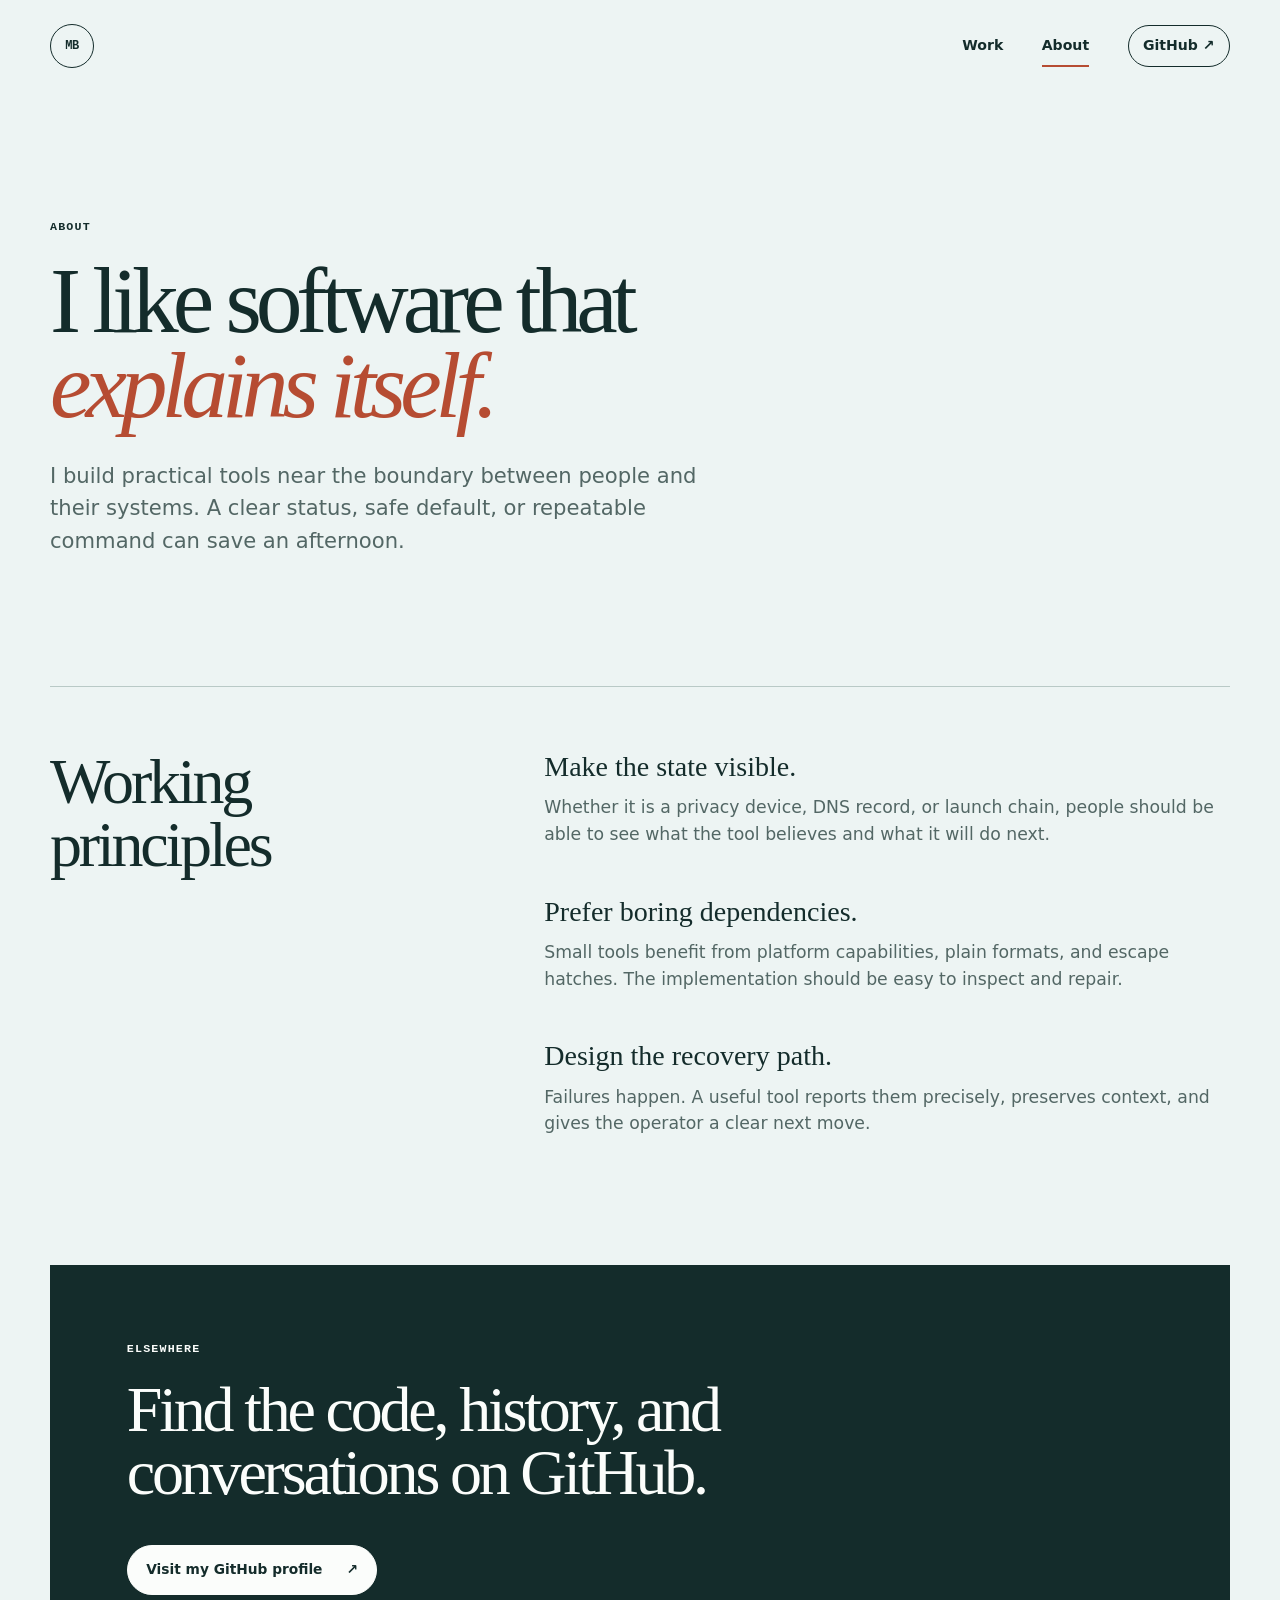
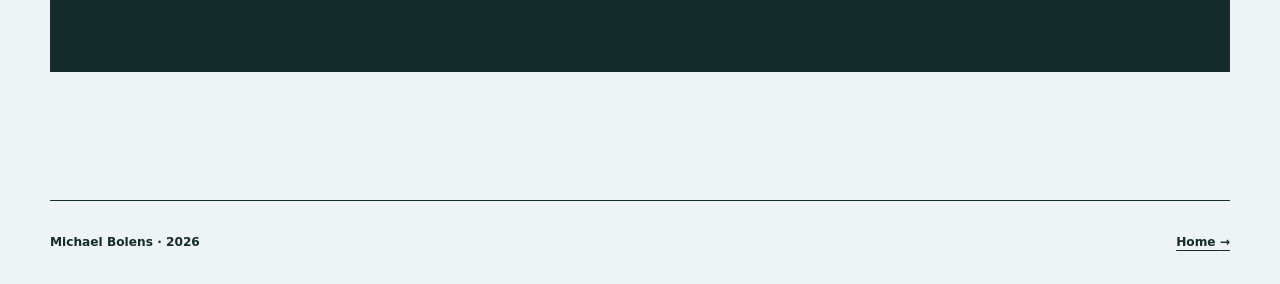
==== about/index.html @ 30e96e1f "feat: add systems portfolio" ====
<!doctype html>
<html lang="en">
<head>
  <meta charset="utf-8"><meta name="viewport" content="width=device-width, initial-scale=1">
  <meta name="description" content="About Michael Bolens and his approach to building practical systems software.">
  <meta name="theme-color" content="#edf4f3"><title>About | Michael Bolens</title>
  <link rel="icon" href="../assets/favicon.svg" type="image/svg+xml"><link rel="stylesheet" href="../assets/site.css"><script src="../assets/site.js" defer></script>
</head>
<body>
  <a class="skip-link" href="#main">Skip to content</a>
  <header class="site-header wrap"><a class="wordmark" href="../" aria-label="Michael Bolens, home"><span aria-hidden="true">MB</span></a><nav aria-label="Primary navigation"><a href="../#selected-work">Work</a><a aria-current="page" href="./">About</a><a class="nav-cta" href="https://github.com/bolens">GitHub <span aria-hidden="true">↗</span></a></nav></header>
  <main id="main" class="inner-page wrap">
    <header class="page-intro" data-reveal><p class="eyebrow">About</p><h1>I like software that<br><em>explains itself.</em></h1><p class="lede">I build practical tools near the boundary between people and their systems. A clear status, safe default, or repeatable command can save an afternoon.</p></header>
    <section class="about-grid" aria-label="How I work" data-reveal>
      <h2>Working principles</h2>
      <div class="prose">
        <h3>Make the state visible.</h3><p>Whether it is a privacy device, DNS record, or launch chain, people should be able to see what the tool believes and what it will do next.</p>
        <h3>Prefer boring dependencies.</h3><p>Small tools benefit from platform capabilities, plain formats, and escape hatches. The implementation should be easy to inspect and repair.</p>
        <h3>Design the recovery path.</h3><p>Failures happen. A useful tool reports them precisely, preserves context, and gives the operator a clear next move.</p>
      </div>
    </section>
    <section class="availability" data-reveal><p class="eyebrow">Elsewhere</p><h2>Find the code, history, and conversations on GitHub.</h2><a class="button" href="https://github.com/bolens">Visit my GitHub profile <span aria-hidden="true">↗</span></a></section>
  </main>
  <footer class="site-footer wrap"><p>Michael Bolens <span aria-hidden="true">·</span> <span id="year">2026</span></p><a href="../">Home <span aria-hidden="true">→</span></a></footer>
</body></html>
---- assets/site.css ----
:root {
  --paper: #edf4f3; --snow: #fbfdfb; --ink: #142c2b; --muted: #536765;
  --copper: #b64c32; --lichen: #8aa37b; --line: #b9c9c6;
  --serif: Georgia, 'Times New Roman', serif;
  --sans: ui-sans-serif, system-ui, -apple-system, BlinkMacSystemFont, 'Segoe UI', sans-serif;
  --mono: ui-monospace, 'SFMono-Regular', Consolas, monospace;
  --wrap: min(1180px, calc(100vw - 40px));
}
* { box-sizing: border-box; }
html { scroll-behavior: smooth; background: var(--paper); }
body { margin: 0; color: var(--ink); background: var(--paper); font: 400 1rem/1.55 var(--sans); text-rendering: optimizeLegibility; }
a { color: inherit; }
svg { display: block; max-width: 100%; }
.wrap { width: var(--wrap); margin-inline: auto; }
.skip-link { position: fixed; z-index: 20; top: 8px; left: 8px; padding: .7rem 1rem; background: var(--ink); color: var(--snow); transform: translateY(-150%); }
.skip-link:focus { transform: none; }
:focus-visible { outline: 3px solid var(--copper); outline-offset: 4px; }
.site-header { min-height: 92px; display: flex; justify-content: space-between; align-items: center; }
.wordmark { display: grid; place-items: center; width: 44px; aspect-ratio: 1; border: 1.5px solid var(--ink); border-radius: 50%; text-decoration: none; font: 700 .75rem/1 var(--mono); letter-spacing: -.04em; }
nav { display: flex; align-items: center; gap: clamp(1.2rem, 3vw, 2.4rem); }
nav a { text-decoration: none; font-size: .88rem; font-weight: 650; }
nav a:not(.nav-cta) { padding-block: .6rem; background: linear-gradient(var(--copper),var(--copper)) 0 100%/0 2px no-repeat; transition: background-size .25s ease; }
nav a:not(.nav-cta):hover, nav a[aria-current="page"] { background-size: 100% 2px; }
.nav-cta { border: 1px solid var(--ink); border-radius: 999px; padding: .58rem .9rem; transition: color .2s, background .2s; }
.nav-cta:hover { background: var(--ink); color: var(--snow); }
.hero { min-height: calc(100svh - 92px); display: grid; grid-template-columns: 1.03fr .97fr; align-items: center; gap: clamp(1rem, 5vw, 5rem); padding-block: clamp(2rem, 5vw, 5rem) 5rem; }
.eyebrow { margin: 0 0 1.4rem; font: 700 .73rem/1.3 var(--mono); letter-spacing: .1em; text-transform: uppercase; }
.status-dot { display: inline-block; width: .56rem; aspect-ratio: 1; margin-right: .5rem; border-radius: 50%; background: var(--copper); box-shadow: 0 0 0 4px color-mix(in srgb, var(--copper) 18%, transparent); }
h1,h2,h3,p { text-wrap: pretty; }
h1 { margin: 0; font: 400 clamp(3.5rem, 7.3vw, 7rem)/.91 var(--serif); letter-spacing: -.065em; }
h1 em, h2 em { color: var(--copper); font-weight: 400; }
.lede { max-width: 40rem; margin: 2rem 0 0; color: var(--muted); font-size: clamp(1.08rem, 1.65vw, 1.35rem); line-height: 1.55; }
.hero-actions { display: flex; flex-wrap: wrap; align-items: center; gap: 1.4rem; margin-top: 2.3rem; }
.button { display: inline-flex; align-items: center; gap: 1.5rem; border: 1px solid var(--ink); border-radius: 999px; padding: .85rem 1.15rem; background: var(--ink); color: var(--snow); text-decoration: none; font-size: .86rem; font-weight: 700; transition: transform .2s, background .2s, color .2s; }
.button:hover { transform: translateY(-2px); background: var(--copper); border-color: var(--copper); }
.text-link { padding: .6rem 0; font-size: .9rem; font-weight: 700; text-underline-offset: .3rem; }
.signal-map { margin: 0; align-self: stretch; display: flex; flex-direction: column; justify-content: center; }
.signal-map svg { width: min(100%, 610px); margin-inline: auto; overflow: visible; }
.signal-map figcaption { margin: -1rem 1rem 0 auto; color: var(--muted); font: .68rem/1.4 var(--mono); text-transform: uppercase; letter-spacing: .08em; }
.contours path { fill: none; stroke: var(--line); stroke-width: 1; }
.signal-path { fill: none; stroke: var(--copper); stroke-width: 4; stroke-linecap: round; stroke-dasharray: 1; stroke-dashoffset: 1; animation: route 2.2s .35s cubic-bezier(.65,0,.25,1) forwards; }
.signal-glow { stroke: color-mix(in srgb, var(--copper) 18%, transparent); stroke-width: 16; }
.map-node circle:first-child { fill: var(--paper); stroke: var(--ink); stroke-width: 2; filter: url(#soft-shadow); }
.map-node .pulse { fill: none; stroke: var(--copper); stroke-width: 2; transform-box: fill-box; transform-origin: center; animation: pulse 3s ease-out infinite; }
.map-node text, .map-key text { fill: var(--ink); font: 700 11px var(--mono); letter-spacing: 1px; }
.map-key path { stroke: var(--ink); stroke-width: 1; }
.node-infra .pulse { animation-delay: .45s; }.node-desktop .pulse { animation-delay: .9s;}.node-play .pulse { animation-delay: 1.35s;}
@keyframes route { to { stroke-dashoffset: 0; }}
@keyframes pulse { 0%,35% { opacity: .8; transform: scale(.65); } 75%,100% { opacity: 0; transform: scale(1.65); }}
.principles { display: grid; grid-template-columns: .8fr 3fr; align-items: center; padding: 1.35rem 0; border-block: 1px solid var(--line); }
.principles p { margin: 0; color: var(--muted); font: 700 .69rem var(--mono); text-transform: uppercase; letter-spacing: .1em; }
.principles ul { display: flex; justify-content: space-between; gap: 1.5rem; margin: 0; padding: 0; list-style: none; font: 400 clamp(1.05rem, 2vw, 1.4rem) var(--serif); }
.principles li::before { content: '◆'; margin-right: 1rem; color: var(--copper); font-size: .52em; vertical-align: .22em; }
.work-section { padding-block: clamp(6rem, 12vw, 11rem); }
.section-heading { display: grid; grid-template-columns: .7fr 2fr 1.1fr; gap: 2rem; align-items: end; margin-bottom: 4rem; }
.section-heading .eyebrow { align-self: start; }
.section-heading h2, .toolbox h2, .about-grid h2, .availability h2 { margin: 0; font: 400 clamp(2.3rem, 5vw, 4.7rem)/.98 var(--serif); letter-spacing: -.05em; }
.section-heading > p:last-child { margin: 0; color: var(--muted); }
.project-list { display: grid; grid-template-columns: repeat(2, 1fr); gap: 1.2rem; }
.project { min-width: 0; }
.project-featured { grid-column: 1 / -1; }
.project-link { height: 100%; display: grid; grid-template-rows: auto 1fr; overflow: clip; border: 1px solid var(--line); border-radius: 3px; background: var(--snow); text-decoration: none; transition: transform .28s ease, box-shadow .28s ease; }
.project-link:hover { transform: translateY(-5px); box-shadow: 0 20px 45px rgba(20,44,43,.11); }
.project-visual { background: #dbe8e5; overflow: hidden; }
.project-featured .project-visual { aspect-ratio: 2.45 / 1; }
.project:not(.project-featured) .project-visual { aspect-ratio: 1.55 / 1; }
.project-visual svg { width: 100%; height: 100%; }
.project-visual text { fill: var(--muted); font: 700 10px var(--mono); letter-spacing: 1.4px; }
.visual-ddns .orbit ellipse { fill: none; stroke: #94aaa6; stroke-width: 1.5; stroke-dasharray: 5 8; transform-box: fill-box; transform-origin: center; animation: spin 18s linear infinite; }
.visual-ddns .packet { fill: var(--copper); }.visual-ddns rect { fill: var(--ink); }.visual-ddns path { stroke: var(--paper); stroke-width: 8; stroke-linecap: round; }
@keyframes spin { to { rotate: 360deg; }}
.visual-shield .shield { fill: var(--ink); }.visual-shield .scan { stroke: var(--copper); stroke-width: 4; animation: scan 2.8s ease-in-out infinite; }.visual-shield .check { fill: none; stroke: var(--paper); stroke-width: 12; stroke-linecap: round; stroke-linejoin: round; }
@keyframes scan { 0%,100% { transform: translateY(-35px); opacity: .45; } 50% { transform: translateY(45px); opacity: 1; }}
.visual-devices rect { fill: var(--ink); }.device-lines path { stroke: #76908b; stroke-width: 4; stroke-linecap: round; }.toggles circle { fill: var(--copper); animation: toggle 3.6s steps(1) infinite; }.toggles circle:nth-child(2){animation-delay: .8s}.toggles circle:nth-child(3){animation-delay:1.6s}
@keyframes toggle { 50% { fill: var(--lichen); transform: translateX(35px); }}
.project-copy { padding: clamp(1.4rem, 3vw, 2.4rem); }
.project-meta { margin: 0 0 1rem; color: var(--muted); font: 700 .66rem/1.4 var(--mono); letter-spacing: .08em; text-transform: uppercase; }
.project h3 { display: flex; justify-content: space-between; gap: 1rem; margin: 0; font: 400 clamp(1.8rem, 3.6vw, 3.1rem)/1.05 var(--serif); letter-spacing: -.04em; }
.project-copy > p:last-child { max-width: 44rem; margin: 1rem 0 0; color: var(--muted); }
.all-work { margin: 2.2rem 0 0; text-align: center; }.button-secondary { background: transparent; color: var(--ink); }.button-secondary:hover { color: var(--snow); }
.toolbox { display: grid; grid-template-columns: 1fr 1.25fr; gap: clamp(3rem, 8vw, 8rem); padding-block: clamp(5rem, 10vw, 9rem); border-top: 1px solid var(--line); }
.toolbox dl { margin: 0; }.toolbox dl div { padding: 1.45rem 0; border-bottom: 1px solid var(--line); }.toolbox dt { margin-bottom: .55rem; font: 700 .68rem var(--mono); text-transform: uppercase; letter-spacing: .1em; }.toolbox dd { margin: 0; color: var(--muted); font-size: 1.08rem; }
.closing { display: grid; grid-template-columns: 1fr 2fr; gap: 2rem; padding-block: 4rem; border-top: 1px solid var(--line); }.closing > p:last-child { max-width: 43rem; margin: 0; font: 400 clamp(1.6rem, 3vw, 2.7rem)/1.18 var(--serif); letter-spacing: -.035em; }
.site-footer { display: flex; justify-content: space-between; gap: 2rem; padding-block: 2rem; border-top: 1px solid var(--ink); font-size: .76rem; font-weight: 700; }.site-footer p { margin: 0; }.site-footer a { text-underline-offset: .25rem; }
.inner-page { padding-block: clamp(5rem, 10vw, 9rem); }.page-intro { max-width: 950px; }.page-intro .lede { max-width: 690px; }.about-grid { display: grid; grid-template-columns: .8fr 1.4fr; gap: clamp(3rem, 8vw, 8rem); margin-top: 8rem; padding-top: 4rem; border-top: 1px solid var(--line); }.prose h3 { margin: 0 0 .7rem; font: 400 1.75rem var(--serif); }.prose p { margin: 0 0 3rem; color: var(--muted); font-size: 1.08rem; }.availability { margin-top: 5rem; padding: clamp(2rem, 6vw, 5rem); background: var(--ink); color: var(--snow); }.availability h2 { max-width: 800px; }.availability .button { margin-top: 2.5rem; border-color: var(--snow); background: var(--snow); color: var(--ink); }.availability .button:hover { color: var(--snow); background: var(--copper); border-color: var(--copper); }
.index-list { margin-top: 7rem; border-top: 1px solid var(--ink); }.index-list a { display: grid; grid-template-columns: 1fr auto 2rem; gap: 2rem; align-items: center; padding: 1.8rem .5rem; border-bottom: 1px solid var(--line); text-decoration: none; transition: padding .2s, background .2s; }.index-list a:hover { padding-inline: 1.2rem; background: var(--snow); }.index-list span { display: grid; gap: .35rem; }.index-list b { font: 400 clamp(1.4rem, 3vw, 2.25rem) var(--serif); }.index-list small { color: var(--muted); font-size: .83rem; }.index-list i { color: var(--muted); font: normal 700 .67rem var(--mono); text-transform: uppercase; }.index-list strong { font-size: 1.3rem; }
.reveal-ready [data-reveal] { opacity: 0; translate: 0 24px; transition: opacity .7s ease, translate .7s cubic-bezier(.2,.8,.2,1); }.reveal-ready [data-reveal].is-visible { opacity: 1; translate: 0; }
@view-transition { navigation: auto; }
::view-transition-old(root) { animation: .22s ease both fade-out; } ::view-transition-new(root) { animation: .38s .08s ease both fade-in; }
@keyframes fade-out { to { opacity: 0; transform: translateY(-8px); }} @keyframes fade-in { from { opacity: 0; transform: translateY(10px); }}
@media (max-width: 780px) {
  :root { --wrap: min(100% - 28px, 680px); }
  .site-header { min-height: 76px; }.wordmark { width: 40px; } nav { gap: 1rem; } nav a { font-size: .78rem; }.nav-cta { padding: .48rem .68rem; }
  .hero { min-height: auto; grid-template-columns: 1fr; padding-block: 4.5rem 4rem; }.signal-map { margin-top: 2rem; }.signal-map figcaption { margin-top: -.5rem; }
  .principles { grid-template-columns: 1fr; gap: 1rem; }.principles ul { flex-direction: column; gap: .65rem; }
  .section-heading { grid-template-columns: 1fr; }.section-heading .eyebrow { margin-bottom: 0; }.project-list { grid-template-columns: 1fr; }.project-featured { grid-column: auto; }.project-featured .project-visual { aspect-ratio: 1.55 / 1; }
  .toolbox, .closing, .about-grid { grid-template-columns: 1fr; }.toolbox { gap: 2rem; }.closing { gap: 1rem; }
  .index-list a { grid-template-columns: 1fr 1.5rem; gap: 1rem; }.index-list i { grid-row: 2; }.index-list strong { grid-column: 2; grid-row: 1 / span 2; }
}
@media (max-width: 430px) { nav a:first-child { display: none; } h1 { font-size: clamp(3.1rem, 16vw, 4.6rem); }.hero-actions { align-items: flex-start; flex-direction: column; }.signal-map { margin-inline: -8px; } }
@media (prefers-reduced-motion: reduce) {
  html { scroll-behavior: auto; } *,*::before,*::after { animation-duration: .01ms !important; animation-iteration-count: 1 !important; transition-duration: .01ms !important; }
}
@media (prefers-contrast: more) { :root { --muted: #2e4442; --line: #718784; } }
@media print { nav,.hero-actions,.all-work,.site-footer a { display: none; } .hero { min-height: auto; }.project-link { break-inside: avoid; } }
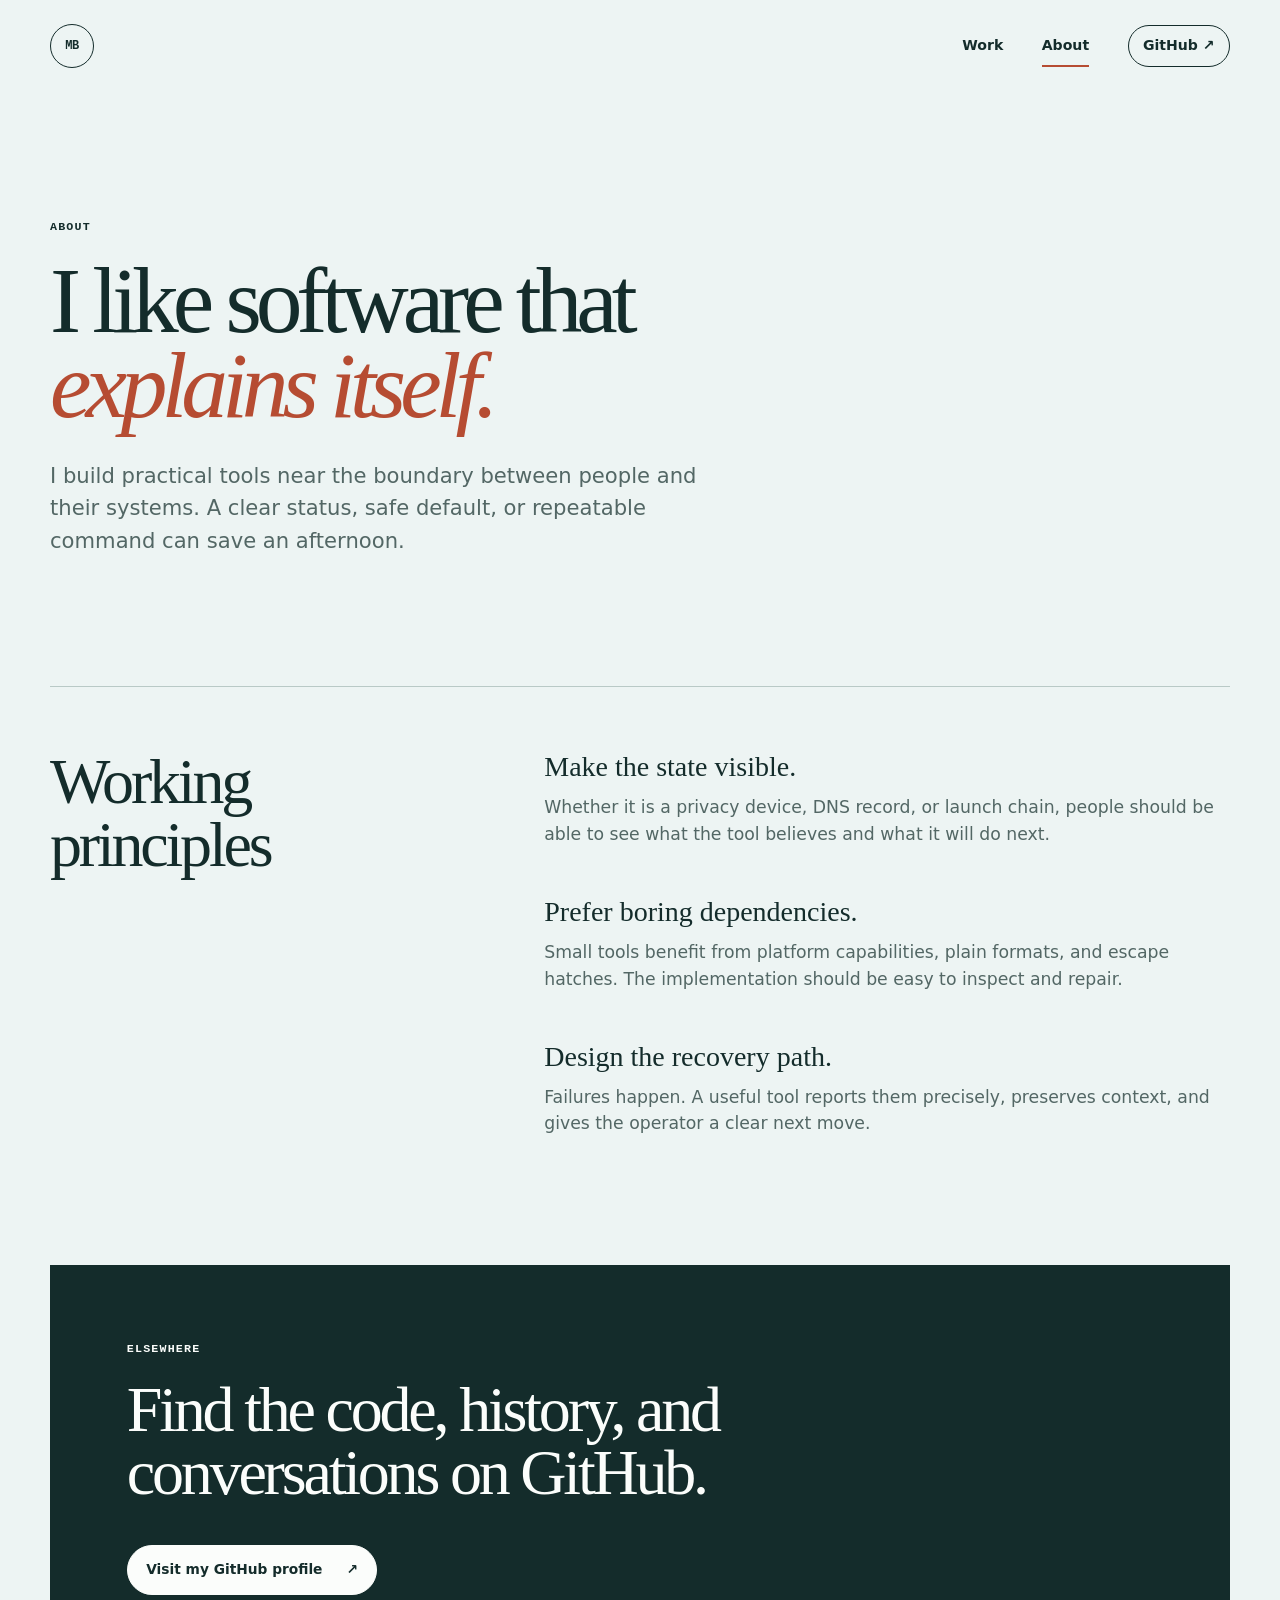
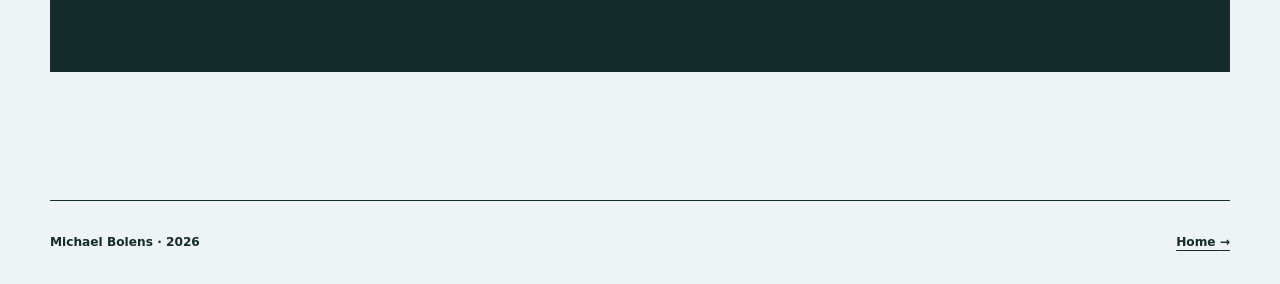
==== commit e50071f2: "perf: use native browser capabilities" ====
--- a/about/index.html
+++ b/about/index.html
@@ -3,13 +3,13 @@
 <head>
   <meta charset="utf-8"><meta name="viewport" content="width=device-width, initial-scale=1">
   <meta name="description" content="About Michael Bolens and his approach to building practical systems software.">
-  <meta name="theme-color" content="#edf4f3"><title>About | Michael Bolens</title>
-  <link rel="icon" href="../assets/favicon.svg" type="image/svg+xml"><link rel="stylesheet" href="../assets/site.css"><script src="../assets/site.js" defer></script>
+  <meta name="theme-color" content="#edf4f3" media="(prefers-color-scheme: light)"><meta name="theme-color" content="#102322" media="(prefers-color-scheme: dark)"><title>About | Michael Bolens</title>
+  <link rel="canonical" href="https://bolens.github.io/about/"><link rel="icon" href="../assets/favicon.svg" type="image/svg+xml"><link rel="stylesheet" href="../assets/site.css">
 </head>
 <body>
   <a class="skip-link" href="#main">Skip to content</a>
-  <header class="site-header wrap"><a class="wordmark" href="../" aria-label="Michael Bolens, home"><span aria-hidden="true">MB</span></a><nav aria-label="Primary navigation"><a href="../#selected-work">Work</a><a aria-current="page" href="./">About</a><a class="nav-cta" href="https://github.com/bolens">GitHub <span aria-hidden="true">↗</span></a></nav></header>
-  <main id="main" class="inner-page wrap">
+  <header class="site-header wrap"><a class="wordmark" href="../" aria-label="Michael Bolens, home"><span aria-hidden="true">MB</span></a><nav aria-label="Primary navigation"><a href="../#selected-work">Work</a><a aria-current="page" href="./">About</a><a class="nav-cta" rel="me" href="https://github.com/bolens">GitHub <span aria-hidden="true">↗</span></a></nav></header>
+  <main id="main" class="inner-page wrap" tabindex="-1">
     <header class="page-intro" data-reveal><p class="eyebrow">About</p><h1>I like software that<br><em>explains itself.</em></h1><p class="lede">I build practical tools near the boundary between people and their systems. A clear status, safe default, or repeatable command can save an afternoon.</p></header>
     <section class="about-grid" aria-label="How I work" data-reveal>
       <h2>Working principles</h2>
@@ -21,5 +21,5 @@
     </section>
     <section class="availability" data-reveal><p class="eyebrow">Elsewhere</p><h2>Find the code, history, and conversations on GitHub.</h2><a class="button" href="https://github.com/bolens">Visit my GitHub profile <span aria-hidden="true">↗</span></a></section>
   </main>
-  <footer class="site-footer wrap"><p>Michael Bolens <span aria-hidden="true">·</span> <span id="year">2026</span></p><a href="../">Home <span aria-hidden="true">→</span></a></footer>
+  <footer class="site-footer wrap"><p>Michael Bolens <span aria-hidden="true">·</span> 2026</p><a href="../">Home <span aria-hidden="true">→</span></a></footer>
 </body></html>
--- a/assets/site.css
+++ b/assets/site.css
@@ -9,6 +9,7 @@
 * { box-sizing: border-box; }
 html { scroll-behavior: smooth; background: var(--paper); }
 body { margin: 0; color: var(--ink); background: var(--paper); font: 400 1rem/1.55 var(--sans); text-rendering: optimizeLegibility; }
+main:focus { outline: 0; }
 a { color: inherit; }
 svg { display: block; max-width: 100%; }
 .wrap { width: var(--wrap); margin-inline: auto; }
@@ -84,7 +85,11 @@
 .site-footer { display: flex; justify-content: space-between; gap: 2rem; padding-block: 2rem; border-top: 1px solid var(--ink); font-size: .76rem; font-weight: 700; }.site-footer p { margin: 0; }.site-footer a { text-underline-offset: .25rem; }
 .inner-page { padding-block: clamp(5rem, 10vw, 9rem); }.page-intro { max-width: 950px; }.page-intro .lede { max-width: 690px; }.about-grid { display: grid; grid-template-columns: .8fr 1.4fr; gap: clamp(3rem, 8vw, 8rem); margin-top: 8rem; padding-top: 4rem; border-top: 1px solid var(--line); }.prose h3 { margin: 0 0 .7rem; font: 400 1.75rem var(--serif); }.prose p { margin: 0 0 3rem; color: var(--muted); font-size: 1.08rem; }.availability { margin-top: 5rem; padding: clamp(2rem, 6vw, 5rem); background: var(--ink); color: var(--snow); }.availability h2 { max-width: 800px; }.availability .button { margin-top: 2.5rem; border-color: var(--snow); background: var(--snow); color: var(--ink); }.availability .button:hover { color: var(--snow); background: var(--copper); border-color: var(--copper); }
 .index-list { margin-top: 7rem; border-top: 1px solid var(--ink); }.index-list a { display: grid; grid-template-columns: 1fr auto 2rem; gap: 2rem; align-items: center; padding: 1.8rem .5rem; border-bottom: 1px solid var(--line); text-decoration: none; transition: padding .2s, background .2s; }.index-list a:hover { padding-inline: 1.2rem; background: var(--snow); }.index-list span { display: grid; gap: .35rem; }.index-list b { font: 400 clamp(1.4rem, 3vw, 2.25rem) var(--serif); }.index-list small { color: var(--muted); font-size: .83rem; }.index-list i { color: var(--muted); font: normal 700 .67rem var(--mono); text-transform: uppercase; }.index-list strong { font-size: 1.3rem; }
-.reveal-ready [data-reveal] { opacity: 0; translate: 0 24px; transition: opacity .7s ease, translate .7s cubic-bezier(.2,.8,.2,1); }.reveal-ready [data-reveal].is-visible { opacity: 1; translate: 0; }
+.work-section, .toolbox, .closing, .about-grid, .availability, .index-list { content-visibility: auto; contain-intrinsic-block-size: auto 800px; }
+@supports (animation-timeline: view()) {
+  [data-reveal]:not(.hero-copy):not(.signal-map) { animation: reveal linear both; animation-timeline: view(); animation-range: entry 0% entry 22%; }
+  @keyframes reveal { from { opacity: .01; translate: 0 20px; } to { opacity: 1; translate: 0; } }
+}
 @view-transition { navigation: auto; }
 ::view-transition-old(root) { animation: .22s ease both fade-out; } ::view-transition-new(root) { animation: .38s .08s ease both fade-in; }
 @keyframes fade-out { to { opacity: 0; transform: translateY(-8px); }} @keyframes fade-in { from { opacity: 0; transform: translateY(10px); }}
@@ -101,5 +106,13 @@
 @media (prefers-reduced-motion: reduce) {
   html { scroll-behavior: auto; } *,*::before,*::after { animation-duration: .01ms !important; animation-iteration-count: 1 !important; transition-duration: .01ms !important; }
 }
+@media (prefers-color-scheme: dark) {
+  :root { color-scheme: dark; --paper: #102322; --snow: #152b29; --ink: #eaf3ef; --muted: #b8c9c5; --copper: #ef795c; --lichen: #a8c49a; --line: #3b5652; }
+  .project-visual { background: #1d3734; }
+  .visual-ddns .orbit ellipse { stroke: #68807c; }
+  .visual-ddns rect, .visual-shield .shield, .visual-devices rect { fill: #091817; }
+  .map-node circle:first-child { filter: none; }
+}
 @media (prefers-contrast: more) { :root { --muted: #2e4442; --line: #718784; } }
+@media (prefers-color-scheme: dark) and (prefers-contrast: more) { :root { --muted: #d4dedb; --line: #78908c; } }
 @media print { nav,.hero-actions,.all-work,.site-footer a { display: none; } .hero { min-height: auto; }.project-link { break-inside: avoid; } }
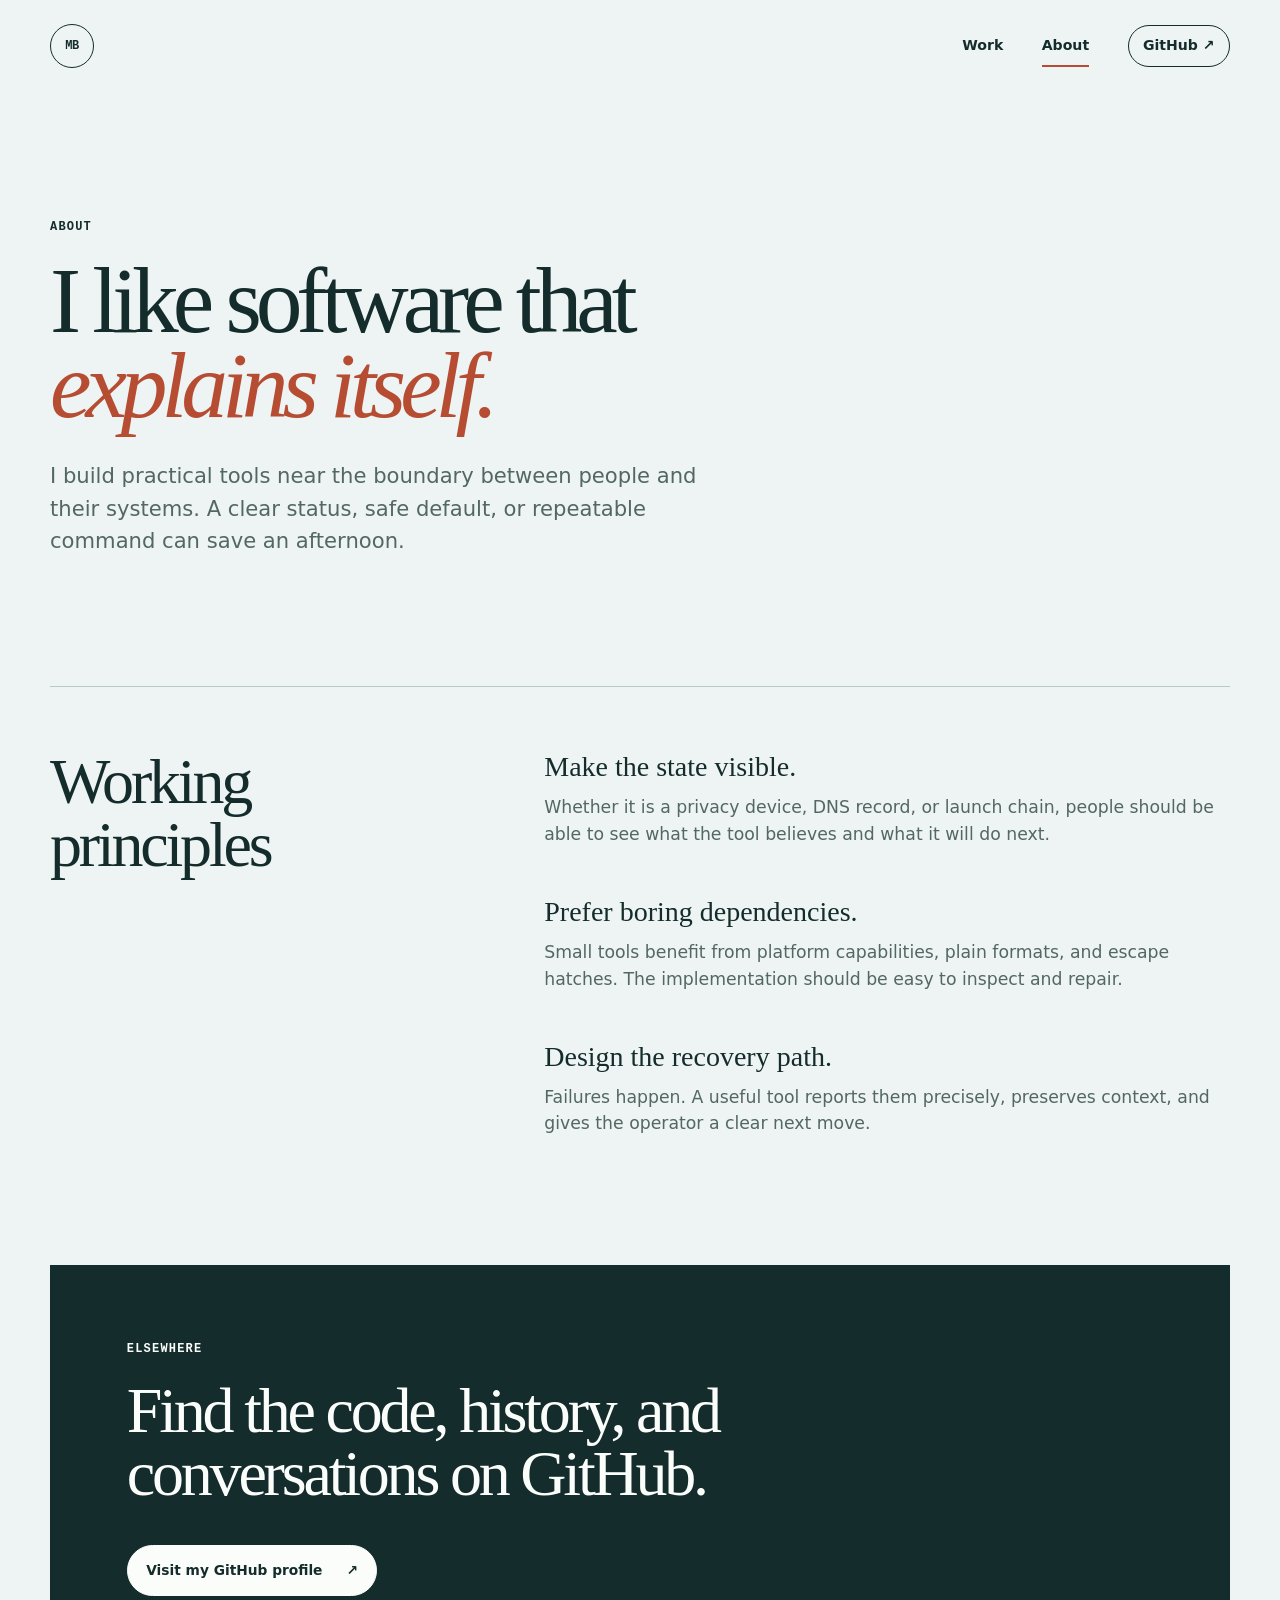
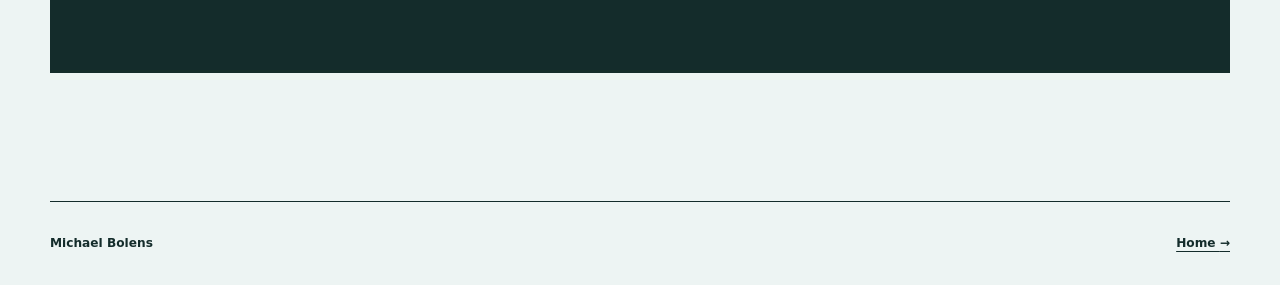
==== commit dca7bd91: "feat: deepen portfolio project evidence" ====
--- a/about/index.html
+++ b/about/index.html
@@ -3,6 +3,11 @@
 <head>
   <meta charset="utf-8"><meta name="viewport" content="width=device-width, initial-scale=1">
   <meta name="description" content="About Michael Bolens and his approach to building practical systems software.">
+  <meta property="og:title" content="About Michael Bolens">
+  <meta property="og:description" content="How Michael approaches practical systems software.">
+  <meta property="og:type" content="website"><meta property="og:url" content="https://bolens.github.io/about/">
+  <meta property="og:image" content="https://bolens.github.io/assets/social-card.png"><meta property="og:image:alt" content="Michael Bolens, systems builder. Practical tools, close to the system.">
+  <meta name="twitter:card" content="summary_large_image"><meta name="twitter:image" content="https://bolens.github.io/assets/social-card.png">
   <meta name="theme-color" content="#edf4f3" media="(prefers-color-scheme: light)"><meta name="theme-color" content="#102322" media="(prefers-color-scheme: dark)"><title>About | Michael Bolens</title>
   <link rel="canonical" href="https://bolens.github.io/about/"><link rel="icon" href="../assets/favicon.svg" type="image/svg+xml"><link rel="stylesheet" href="../assets/site.css">
 </head>
@@ -21,5 +26,5 @@
     </section>
     <section class="availability" data-reveal><p class="eyebrow">Elsewhere</p><h2>Find the code, history, and conversations on GitHub.</h2><a class="button" href="https://github.com/bolens">Visit my GitHub profile <span aria-hidden="true">↗</span></a></section>
   </main>
-  <footer class="site-footer wrap"><p>Michael Bolens <span aria-hidden="true">·</span> 2026</p><a href="../">Home <span aria-hidden="true">→</span></a></footer>
+  <footer class="site-footer wrap"><p>Michael Bolens</p><a href="../">Home <span aria-hidden="true">→</span></a></footer>
 </body></html>
--- a/assets/site.css
+++ b/assets/site.css
@@ -25,7 +25,7 @@
 .nav-cta { border: 1px solid var(--ink); border-radius: 999px; padding: .58rem .9rem; transition: color .2s, background .2s; }
 .nav-cta:hover { background: var(--ink); color: var(--snow); }
 .hero { min-height: calc(100svh - 92px); display: grid; grid-template-columns: 1.03fr .97fr; align-items: center; gap: clamp(1rem, 5vw, 5rem); padding-block: clamp(2rem, 5vw, 5rem) 5rem; }
-.eyebrow { margin: 0 0 1.4rem; font: 700 .73rem/1.3 var(--mono); letter-spacing: .1em; text-transform: uppercase; }
+.eyebrow { margin: 0 0 1.4rem; font: 700 .75rem/1.3 var(--mono); letter-spacing: .1em; text-transform: uppercase; }
 .status-dot { display: inline-block; width: .56rem; aspect-ratio: 1; margin-right: .5rem; border-radius: 50%; background: var(--copper); box-shadow: 0 0 0 4px color-mix(in srgb, var(--copper) 18%, transparent); }
 h1,h2,h3,p { text-wrap: pretty; }
 h1 { margin: 0; font: 400 clamp(3.5rem, 7.3vw, 7rem)/.91 var(--serif); letter-spacing: -.065em; }
@@ -37,7 +37,7 @@
 .text-link { padding: .6rem 0; font-size: .9rem; font-weight: 700; text-underline-offset: .3rem; }
 .signal-map { margin: 0; align-self: stretch; display: flex; flex-direction: column; justify-content: center; }
 .signal-map svg { width: min(100%, 610px); margin-inline: auto; overflow: visible; }
-.signal-map figcaption { margin: -1rem 1rem 0 auto; color: var(--muted); font: .68rem/1.4 var(--mono); text-transform: uppercase; letter-spacing: .08em; }
+.signal-map figcaption { margin: -1rem 1rem 0 auto; color: var(--muted); font: .75rem/1.4 var(--mono); text-transform: uppercase; letter-spacing: .08em; }
 .contours path { fill: none; stroke: var(--line); stroke-width: 1; }
 .signal-path { fill: none; stroke: var(--copper); stroke-width: 4; stroke-linecap: round; stroke-dasharray: 1; stroke-dashoffset: 1; animation: route 2.2s .35s cubic-bezier(.65,0,.25,1) forwards; }
 .signal-glow { stroke: color-mix(in srgb, var(--copper) 18%, transparent); stroke-width: 16; }
@@ -49,7 +49,7 @@
 @keyframes route { to { stroke-dashoffset: 0; }}
 @keyframes pulse { 0%,35% { opacity: .8; transform: scale(.65); } 75%,100% { opacity: 0; transform: scale(1.65); }}
 .principles { display: grid; grid-template-columns: .8fr 3fr; align-items: center; padding: 1.35rem 0; border-block: 1px solid var(--line); }
-.principles p { margin: 0; color: var(--muted); font: 700 .69rem var(--mono); text-transform: uppercase; letter-spacing: .1em; }
+.principles p { margin: 0; color: var(--muted); font: 700 .75rem var(--mono); text-transform: uppercase; letter-spacing: .1em; }
 .principles ul { display: flex; justify-content: space-between; gap: 1.5rem; margin: 0; padding: 0; list-style: none; font: 400 clamp(1.05rem, 2vw, 1.4rem) var(--serif); }
 .principles li::before { content: '◆'; margin-right: 1rem; color: var(--copper); font-size: .52em; vertical-align: .22em; }
 .work-section { padding-block: clamp(6rem, 12vw, 11rem); }
@@ -66,7 +66,7 @@
 .project-featured .project-visual { aspect-ratio: 2.45 / 1; }
 .project:not(.project-featured) .project-visual { aspect-ratio: 1.55 / 1; }
 .project-visual svg { width: 100%; height: 100%; }
-.project-visual text { fill: var(--muted); font: 700 10px var(--mono); letter-spacing: 1.4px; }
+.project-visual text { fill: var(--muted); font: 700 11px var(--mono); letter-spacing: 1.4px; }
 .visual-ddns .orbit ellipse { fill: none; stroke: #94aaa6; stroke-width: 1.5; stroke-dasharray: 5 8; transform-box: fill-box; transform-origin: center; animation: spin 18s linear infinite; }
 .visual-ddns .packet { fill: var(--copper); }.visual-ddns rect { fill: var(--ink); }.visual-ddns path { stroke: var(--paper); stroke-width: 8; stroke-linecap: round; }
 @keyframes spin { to { rotate: 360deg; }}
@@ -75,16 +75,33 @@
 .visual-devices rect { fill: var(--ink); }.device-lines path { stroke: #76908b; stroke-width: 4; stroke-linecap: round; }.toggles circle { fill: var(--copper); animation: toggle 3.6s steps(1) infinite; }.toggles circle:nth-child(2){animation-delay: .8s}.toggles circle:nth-child(3){animation-delay:1.6s}
 @keyframes toggle { 50% { fill: var(--lichen); transform: translateX(35px); }}
 .project-copy { padding: clamp(1.4rem, 3vw, 2.4rem); }
-.project-meta { margin: 0 0 1rem; color: var(--muted); font: 700 .66rem/1.4 var(--mono); letter-spacing: .08em; text-transform: uppercase; }
+.project-meta { margin: 0 0 1rem; color: var(--muted); font: 700 .75rem/1.4 var(--mono); letter-spacing: .08em; text-transform: uppercase; }
 .project h3 { display: flex; justify-content: space-between; gap: 1rem; margin: 0; font: 400 clamp(1.8rem, 3.6vw, 3.1rem)/1.05 var(--serif); letter-spacing: -.04em; }
 .project-copy > p:last-child { max-width: 44rem; margin: 1rem 0 0; color: var(--muted); }
 .all-work { margin: 2.2rem 0 0; text-align: center; }.button-secondary { background: transparent; color: var(--ink); }.button-secondary:hover { color: var(--snow); }
 .toolbox { display: grid; grid-template-columns: 1fr 1.25fr; gap: clamp(3rem, 8vw, 8rem); padding-block: clamp(5rem, 10vw, 9rem); border-top: 1px solid var(--line); }
-.toolbox dl { margin: 0; }.toolbox dl div { padding: 1.45rem 0; border-bottom: 1px solid var(--line); }.toolbox dt { margin-bottom: .55rem; font: 700 .68rem var(--mono); text-transform: uppercase; letter-spacing: .1em; }.toolbox dd { margin: 0; color: var(--muted); font-size: 1.08rem; }
+.toolbox dl { margin: 0; }.toolbox dl div { padding: 1.45rem 0; border-bottom: 1px solid var(--line); }.toolbox dt { margin-bottom: .55rem; font: 700 .75rem var(--mono); text-transform: uppercase; letter-spacing: .1em; }.toolbox dd { margin: 0; color: var(--muted); font-size: 1.08rem; }
 .closing { display: grid; grid-template-columns: 1fr 2fr; gap: 2rem; padding-block: 4rem; border-top: 1px solid var(--line); }.closing > p:last-child { max-width: 43rem; margin: 0; font: 400 clamp(1.6rem, 3vw, 2.7rem)/1.18 var(--serif); letter-spacing: -.035em; }
 .site-footer { display: flex; justify-content: space-between; gap: 2rem; padding-block: 2rem; border-top: 1px solid var(--ink); font-size: .76rem; font-weight: 700; }.site-footer p { margin: 0; }.site-footer a { text-underline-offset: .25rem; }
 .inner-page { padding-block: clamp(5rem, 10vw, 9rem); }.page-intro { max-width: 950px; }.page-intro .lede { max-width: 690px; }.about-grid { display: grid; grid-template-columns: .8fr 1.4fr; gap: clamp(3rem, 8vw, 8rem); margin-top: 8rem; padding-top: 4rem; border-top: 1px solid var(--line); }.prose h3 { margin: 0 0 .7rem; font: 400 1.75rem var(--serif); }.prose p { margin: 0 0 3rem; color: var(--muted); font-size: 1.08rem; }.availability { margin-top: 5rem; padding: clamp(2rem, 6vw, 5rem); background: var(--ink); color: var(--snow); }.availability h2 { max-width: 800px; }.availability .button { margin-top: 2.5rem; border-color: var(--snow); background: var(--snow); color: var(--ink); }.availability .button:hover { color: var(--snow); background: var(--copper); border-color: var(--copper); }
-.index-list { margin-top: 7rem; border-top: 1px solid var(--ink); }.index-list a { display: grid; grid-template-columns: 1fr auto 2rem; gap: 2rem; align-items: center; padding: 1.8rem .5rem; border-bottom: 1px solid var(--line); text-decoration: none; transition: padding .2s, background .2s; }.index-list a:hover { padding-inline: 1.2rem; background: var(--snow); }.index-list span { display: grid; gap: .35rem; }.index-list b { font: 400 clamp(1.4rem, 3vw, 2.25rem) var(--serif); }.index-list small { color: var(--muted); font-size: .83rem; }.index-list i { color: var(--muted); font: normal 700 .67rem var(--mono); text-transform: uppercase; }.index-list strong { font-size: 1.3rem; }
+.index-list { margin-top: 7rem; border-top: 1px solid var(--ink); }.index-list a { display: grid; grid-template-columns: 1fr auto 2rem; gap: 2rem; align-items: center; padding: 1.8rem .5rem; border-bottom: 1px solid var(--line); text-decoration: none; transition: padding .2s, background .2s; }.index-list a:hover { padding-inline: 1.2rem; background: var(--snow); }.index-list span { display: grid; gap: .35rem; }.index-list b { font: 400 clamp(1.4rem, 3vw, 2.25rem) var(--serif); }.index-list small { color: var(--muted); font-size: .83rem; }.index-list i { color: var(--muted); font: normal 700 .75rem var(--mono); text-transform: uppercase; }.index-list strong { font-size: 1.3rem; }
+.case-page { padding-block: 2.5rem clamp(6rem, 11vw, 10rem); }
+.breadcrumb { justify-content: flex-start; gap: .7rem; color: var(--muted); font: 700 .75rem/1.4 var(--mono); text-transform: uppercase; letter-spacing: .08em; }
+.breadcrumb a { text-underline-offset: .25rem; }
+.case-intro { padding-block: clamp(4rem, 9vw, 8rem); }
+.case-intro h1 { max-width: 970px; }
+.case-intro .lede { max-width: 760px; }
+.case-facts { display: grid; grid-template-columns: repeat(3, 1fr); gap: 1px; margin: 4rem 0 0; border-block: 1px solid var(--line); }
+.case-facts div { padding: 1.25rem 1rem 1.25rem 0; }
+.case-facts dt, .case-next > span { margin-bottom: .45rem; color: var(--muted); font: 700 .75rem/1.4 var(--mono); text-transform: uppercase; letter-spacing: .08em; }
+.case-facts dd { margin: 0; font-size: .95rem; }.case-facts a { text-underline-offset: .25rem; }
+.case-route { margin: 0; padding-block: 2rem 4rem; border-bottom: 1px solid var(--line); }
+.case-route svg { width: 100%; }.case-route-line { fill: none; stroke: var(--copper); stroke-width: 4; stroke-linecap: round; }.case-route circle { fill: var(--paper); stroke: var(--ink); stroke-width: 3; }.case-route text { fill: var(--ink); font: 700 12px var(--mono); letter-spacing: 1.5px; }
+.case-story > section { display: grid; grid-template-columns: .55fr 1.25fr 1.2fr; gap: clamp(2rem, 5vw, 5rem); padding-block: clamp(4rem, 8vw, 7rem); border-bottom: 1px solid var(--line); }
+.case-story h2 { margin: 0; font: 400 clamp(2rem, 4vw, 3.7rem)/1.02 var(--serif); letter-spacing: -.045em; }
+.case-story .prose p { margin-bottom: 1.5rem; }.case-story code { font-family: var(--mono); font-size: .88em; }
+.case-next { display: grid; grid-template-columns: .55fr 1fr; justify-content: initial; align-items: baseline; gap: 2rem; padding-top: clamp(4rem, 8vw, 7rem); }
+.case-next a { font: 400 clamp(2rem, 5vw, 4.4rem)/1 var(--serif); text-decoration: none; letter-spacing: -.045em; }.case-next a:hover { color: var(--copper); }
 .work-section, .toolbox, .closing, .about-grid, .availability, .index-list { content-visibility: auto; contain-intrinsic-block-size: auto 800px; }
 @supports (animation-timeline: view()) {
   [data-reveal]:not(.hero-copy):not(.signal-map) { animation: reveal linear both; animation-timeline: view(); animation-range: entry 0% entry 22%; }
@@ -101,8 +118,10 @@
   .section-heading { grid-template-columns: 1fr; }.section-heading .eyebrow { margin-bottom: 0; }.project-list { grid-template-columns: 1fr; }.project-featured { grid-column: auto; }.project-featured .project-visual { aspect-ratio: 1.55 / 1; }
   .toolbox, .closing, .about-grid { grid-template-columns: 1fr; }.toolbox { gap: 2rem; }.closing { gap: 1rem; }
   .index-list a { grid-template-columns: 1fr 1.5rem; gap: 1rem; }.index-list i { grid-row: 2; }.index-list strong { grid-column: 2; grid-row: 1 / span 2; }
+  .case-facts { grid-template-columns: 1fr; }.case-facts div + div { border-top: 1px solid var(--line); }
+  .case-story > section { grid-template-columns: 1fr; gap: 1.5rem; }.case-story > section .eyebrow { margin-bottom: 0; }.case-next { grid-template-columns: 1fr; gap: .8rem; }
 }
-@media (max-width: 430px) { nav a:first-child { display: none; } h1 { font-size: clamp(3.1rem, 16vw, 4.6rem); }.hero-actions { align-items: flex-start; flex-direction: column; }.signal-map { margin-inline: -8px; } }
+@media (max-width: 430px) { .site-header nav a:first-child { display: none; } h1 { font-size: clamp(3.1rem, 16vw, 4.6rem); }.hero-actions { align-items: flex-start; flex-direction: column; }.signal-map { margin-inline: -8px; } }
 @media (prefers-reduced-motion: reduce) {
   html { scroll-behavior: auto; } *,*::before,*::after { animation-duration: .01ms !important; animation-iteration-count: 1 !important; transition-duration: .01ms !important; }
 }
@@ -115,4 +134,14 @@
 }
 @media (prefers-contrast: more) { :root { --muted: #2e4442; --line: #718784; } }
 @media (prefers-color-scheme: dark) and (prefers-contrast: more) { :root { --muted: #d4dedb; --line: #78908c; } }
-@media print { nav,.hero-actions,.all-work,.site-footer a { display: none; } .hero { min-height: auto; }.project-link { break-inside: avoid; } }
+@media (forced-colors: active) {
+  :root { --paper: Canvas; --snow: Canvas; --ink: CanvasText; --muted: CanvasText; --copper: LinkText; --lichen: Highlight; --line: GrayText; }
+  .button, .nav-cta { forced-color-adjust: none; background: ButtonFace; color: ButtonText; border-color: ButtonText; }
+  .signal-path, .case-route-line { stroke: LinkText; }.map-node .pulse { display: none; }.project-visual { border: 1px solid CanvasText; background: Canvas; }
+}
+@media print {
+  nav,.hero-actions,.all-work,.site-footer a { display: none; }
+  .hero { min-height: auto; }.project-link, .case-story > section { break-inside: avoid; }
+  .work-section, .toolbox, .closing, .about-grid, .availability, .index-list { content-visibility: visible; contain-intrinsic-size: none; }
+  *,*::before,*::after { animation: none !important; transition: none !important; }
+}
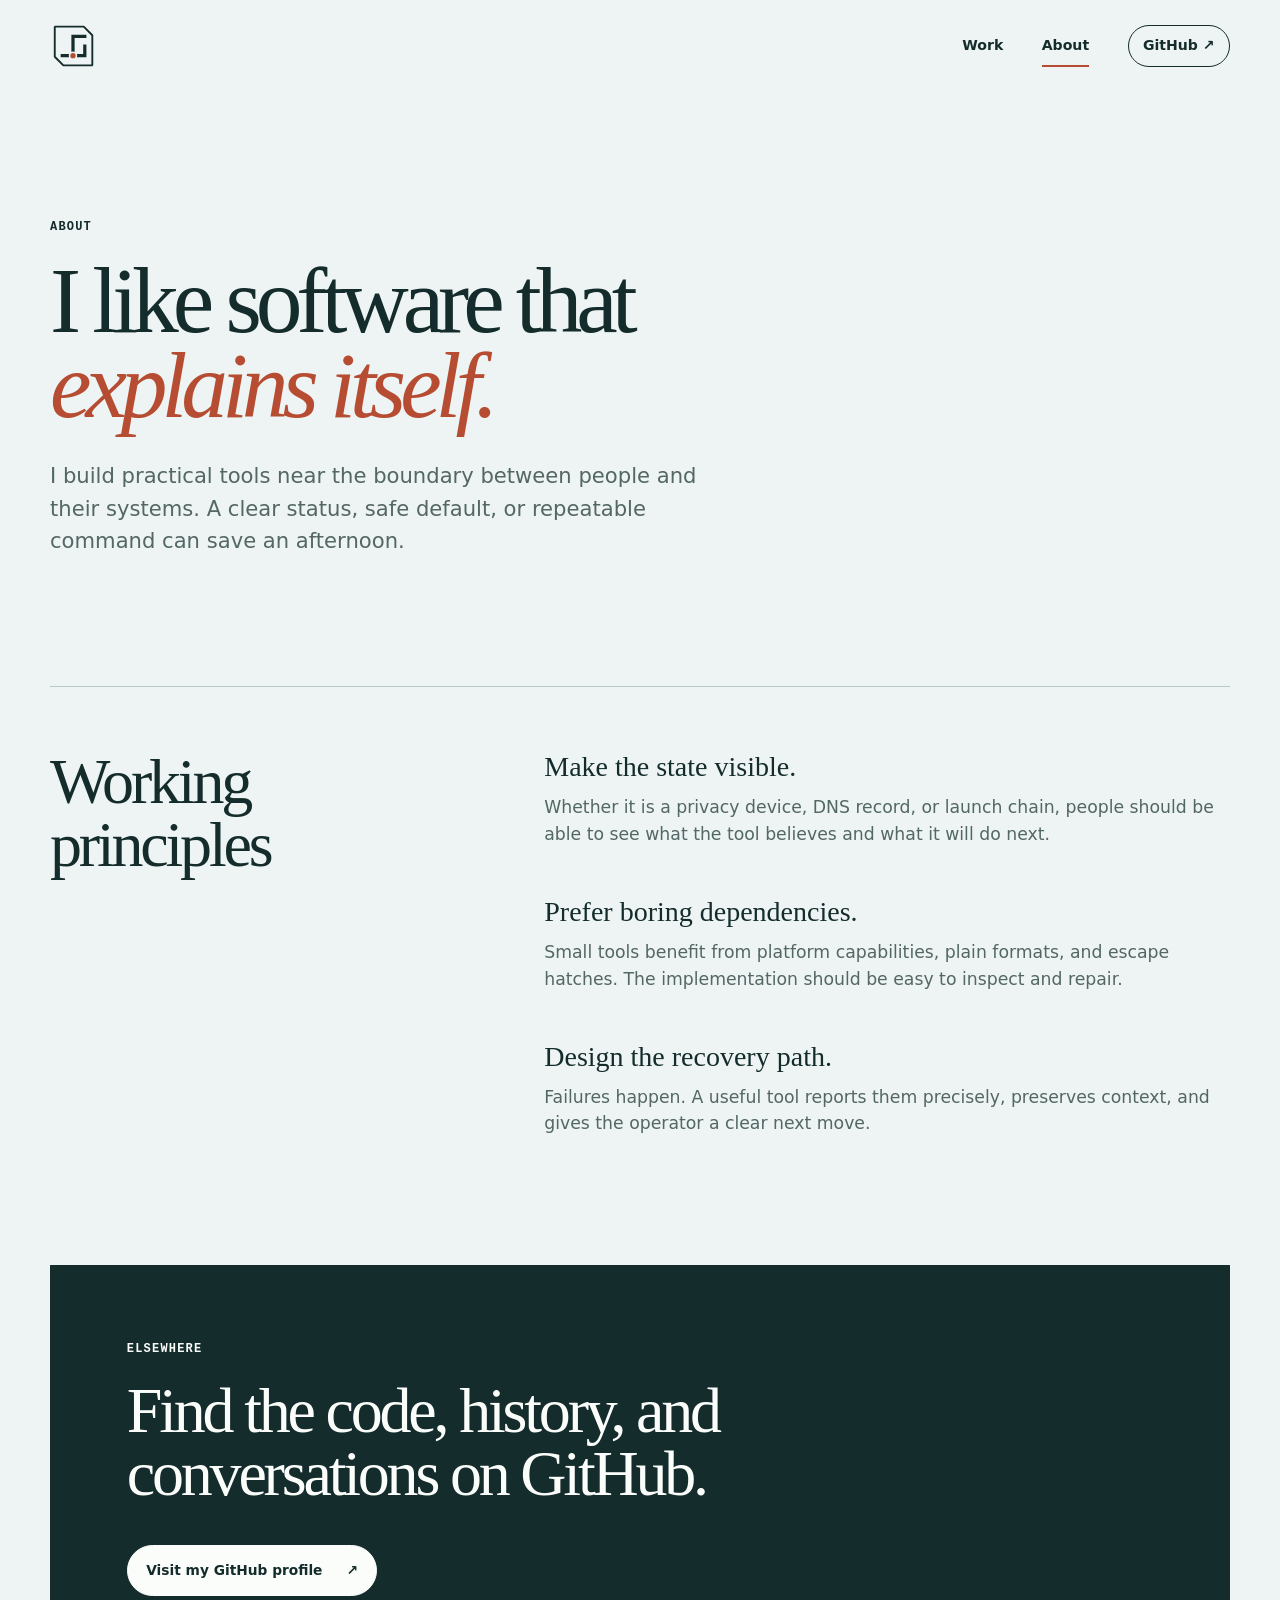
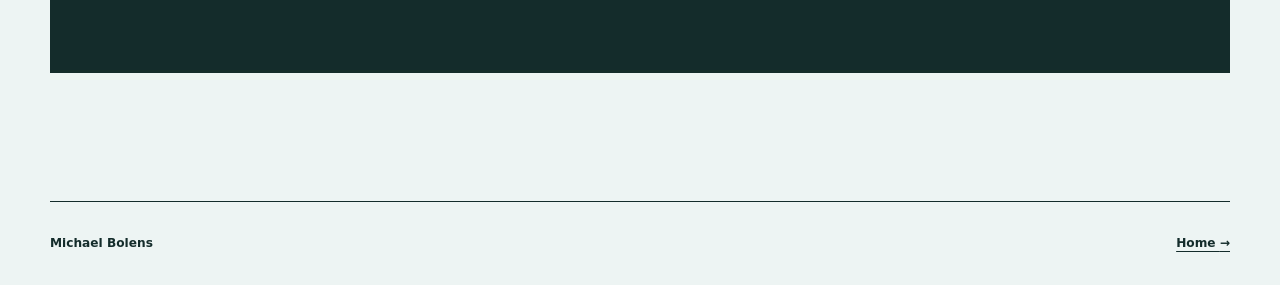
==== commit c9cfa190: "feat(site): refine case studies and identity" ====
--- a/about/index.html
+++ b/about/index.html
@@ -13,7 +13,7 @@
 </head>
 <body>
   <a class="skip-link" href="#main">Skip to content</a>
-  <header class="site-header wrap"><a class="wordmark" href="../" aria-label="Michael Bolens, home"><span aria-hidden="true">MB</span></a><nav aria-label="Primary navigation"><a href="../#selected-work">Work</a><a aria-current="page" href="./">About</a><a class="nav-cta" rel="me" href="https://github.com/bolens">GitHub <span aria-hidden="true">↗</span></a></nav></header>
+  <header class="site-header wrap"><a class="wordmark" href="../" aria-label="Michael Bolens, home"><svg class="brand-mark" viewBox="0 0 48 48" aria-hidden="true"><path class="brand-mark-frame" d="M7 6h27l8 8v28H15l-8-8Z"/><path class="brand-mark-route" d="M14 33h10V15h11M24 33h11v-9"/><circle class="brand-mark-node" cx="24" cy="33" r="3.2"/></svg></a><nav aria-label="Primary navigation"><a href="../#selected-work">Work</a><a aria-current="page" href="./">About</a><a class="nav-cta" rel="me" href="https://github.com/bolens">GitHub <span aria-hidden="true">↗</span></a></nav></header>
   <main id="main" class="inner-page wrap" tabindex="-1">
     <header class="page-intro" data-reveal><p class="eyebrow">About</p><h1>I like software that<br><em>explains itself.</em></h1><p class="lede">I build practical tools near the boundary between people and their systems. A clear status, safe default, or repeatable command can save an afternoon.</p></header>
     <section class="about-grid" aria-label="How I work" data-reveal>
--- a/assets/site.css
+++ b/assets/site.css
@@ -17,7 +17,14 @@
 .skip-link:focus { transform: none; }
 :focus-visible { outline: 3px solid var(--copper); outline-offset: 4px; }
 .site-header { min-height: 92px; display: flex; justify-content: space-between; align-items: center; }
-.wordmark { display: grid; place-items: center; width: 44px; aspect-ratio: 1; border: 1.5px solid var(--ink); border-radius: 50%; text-decoration: none; font: 700 .75rem/1 var(--mono); letter-spacing: -.04em; }
+.wordmark { display: block; width: 46px; color: var(--ink); text-decoration: none; }
+.brand-mark { width: 100%; overflow: visible; scale: 1.12; }
+.brand-mark-frame { fill: none; stroke: currentColor; stroke-width: 1.75; stroke-linejoin: bevel; }
+.brand-mark-route { fill: none; stroke: currentColor; stroke-width: 3; stroke-linecap: square; stroke-linejoin: miter; }
+.brand-mark-node { fill: var(--copper); stroke: var(--paper); stroke-width: 1.5; }
+.wordmark .brand-mark-route, .wordmark .brand-mark-node { transition: stroke .2s, fill .2s, translate .2s; }
+.wordmark:hover .brand-mark-route { stroke: var(--copper); translate: 2px 0; }
+.wordmark:hover .brand-mark-node { fill: var(--ink); }
 nav { display: flex; align-items: center; gap: clamp(1.2rem, 3vw, 2.4rem); }
 nav a { text-decoration: none; font-size: .88rem; font-weight: 650; }
 nav a:not(.nav-cta) { padding-block: .6rem; background: linear-gradient(var(--copper),var(--copper)) 0 100%/0 2px no-repeat; transition: background-size .25s ease; }
@@ -67,9 +74,10 @@
 .project:not(.project-featured) .project-visual { aspect-ratio: 1.55 / 1; }
 .project-visual svg { width: 100%; height: 100%; }
 .project-visual text { fill: var(--muted); font: 700 11px var(--mono); letter-spacing: 1.4px; }
-.visual-ddns .orbit ellipse { fill: none; stroke: #94aaa6; stroke-width: 1.5; stroke-dasharray: 5 8; transform-box: fill-box; transform-origin: center; animation: spin 18s linear infinite; }
-.visual-ddns .packet { fill: var(--copper); }.visual-ddns rect { fill: var(--ink); }.visual-ddns path { stroke: var(--paper); stroke-width: 8; stroke-linecap: round; }
-@keyframes spin { to { rotate: 360deg; }}
+.visual-ddns .ddns-routes path { fill: none; stroke: #94aaa6; stroke-width: 2; stroke-dasharray: 6 9; }
+.visual-ddns .ddns-endpoints circle { fill: var(--paper); stroke: var(--ink); stroke-width: 4; }
+.visual-ddns .ddns-packets circle { fill: var(--copper); stroke: var(--paper); stroke-width: 3; }
+.visual-ddns rect { fill: var(--ink); }.visual-ddns > svg > path { stroke: var(--paper); stroke-width: 8; stroke-linecap: round; }
 .visual-shield .shield { fill: var(--ink); }.visual-shield .scan { stroke: var(--copper); stroke-width: 4; animation: scan 2.8s ease-in-out infinite; }.visual-shield .check { fill: none; stroke: var(--paper); stroke-width: 12; stroke-linecap: round; stroke-linejoin: round; }
 @keyframes scan { 0%,100% { transform: translateY(-35px); opacity: .45; } 50% { transform: translateY(45px); opacity: 1; }}
 .visual-devices rect { fill: var(--ink); }.device-lines path { stroke: #76908b; stroke-width: 4; stroke-linecap: round; }.toggles circle { fill: var(--copper); animation: toggle 3.6s steps(1) infinite; }.toggles circle:nth-child(2){animation-delay: .8s}.toggles circle:nth-child(3){animation-delay:1.6s}
@@ -81,7 +89,26 @@
 .all-work { margin: 2.2rem 0 0; text-align: center; }.button-secondary { background: transparent; color: var(--ink); }.button-secondary:hover { color: var(--snow); }
 .toolbox { display: grid; grid-template-columns: 1fr 1.25fr; gap: clamp(3rem, 8vw, 8rem); padding-block: clamp(5rem, 10vw, 9rem); border-top: 1px solid var(--line); }
 .toolbox dl { margin: 0; }.toolbox dl div { padding: 1.45rem 0; border-bottom: 1px solid var(--line); }.toolbox dt { margin-bottom: .55rem; font: 700 .75rem var(--mono); text-transform: uppercase; letter-spacing: .1em; }.toolbox dd { margin: 0; color: var(--muted); font-size: 1.08rem; }
-.closing { display: grid; grid-template-columns: 1fr 2fr; gap: 2rem; padding-block: 4rem; border-top: 1px solid var(--line); }.closing > p:last-child { max-width: 43rem; margin: 0; font: 400 clamp(1.6rem, 3vw, 2.7rem)/1.18 var(--serif); letter-spacing: -.035em; }
+.hobbies { display: grid; grid-template-columns: minmax(13rem,.8fr) 2fr; align-items: center; gap: clamp(2rem,6vw,6rem); padding-block: clamp(3rem,6vw,4.5rem); border-top: 1px solid var(--line); }
+.hobbies-heading h2 { max-width: 22rem; margin: 0; font: 400 clamp(1.7rem,2.8vw,2.65rem)/1.03 var(--serif); letter-spacing: -.04em; }
+.hobby-route { position: relative; min-width: 0; isolation: isolate; }
+.hobby-trail { position: absolute; z-index: -1; inset: 5px 0 auto; width: 100%; height: 96px; overflow: visible; }
+.hobby-trail path { fill: none; stroke: var(--line); stroke-width: 1.5; stroke-dasharray: .018 .014; vector-effect: non-scaling-stroke; }
+.hobby-runner { fill: var(--copper); stroke: var(--paper); stroke-width: 3; vector-effect: non-scaling-stroke; }
+.hobby-route ul { display: grid; grid-template-columns: repeat(5,1fr); gap: clamp(.35rem,1.3vw,1rem); margin: 0; padding: 0; list-style: none; }
+.hobby-route li { display: grid; justify-items: center; gap: .65rem; min-width: 0; color: var(--ink); font: 700 clamp(.66rem,1vw,.75rem)/1.2 var(--mono); letter-spacing: .06em; text-align: center; text-transform: uppercase; }
+.hobby-route li:nth-child(even) { translate: 0 1.6rem; }
+.hobby-route li svg { width: clamp(3.3rem,5.5vw,4.25rem); padding: .65rem; overflow: visible; border: 1px solid var(--line); border-radius: 50%; background: var(--paper); fill: none; stroke: currentColor; stroke-width: 1.7; stroke-linecap: round; stroke-linejoin: round; }
+.camp-star { transform-box: fill-box; transform-origin: center; animation: hobby-twinkle 3.6s ease-in-out infinite; }
+.hike-sun { transform-box: fill-box; transform-origin: center; animation: hobby-rise 4s ease-in-out infinite; }
+.bike-wheel, .bike-crank { transform-box: view-box; animation: hobby-pedal 5s linear infinite; }.bike-wheel-rear { transform-origin: 12px 34px; }.bike-wheel-front { transform-origin: 37px 34px; }.bike-crank { transform-origin: 21px 34px; animation-duration: 2.5s; }
+.flying-disc { transform-box: fill-box; transform-origin: center; animation: hobby-disc 3.8s ease-in-out infinite; }
+.beer-bubble { transform-box: fill-box; transform-origin: center; animation: hobby-bubble 3.2s ease-in infinite; }.bubble-two { animation-delay: 1.4s; }
+@keyframes hobby-twinkle { 0%,100% { opacity: .45; scale: .78; } 50% { opacity: 1; scale: 1.12; } }
+@keyframes hobby-rise { 0%,100% { translate: 0 1px; rotate: -4deg; } 50% { translate: 0 -2px; rotate: 4deg; } }
+@keyframes hobby-pedal { to { rotate: 360deg; } }
+@keyframes hobby-disc { 0%,100% { translate: -2px 1px; rotate: -4deg; } 50% { translate: 3px -2px; rotate: 5deg; } }
+@keyframes hobby-bubble { 0% { opacity: 0; translate: 0 4px; } 35% { opacity: 1; } 100% { opacity: 0; translate: 0 -8px; } }
 .site-footer { display: flex; justify-content: space-between; gap: 2rem; padding-block: 2rem; border-top: 1px solid var(--ink); font-size: .76rem; font-weight: 700; }.site-footer p { margin: 0; }.site-footer a { text-underline-offset: .25rem; }
 .inner-page { padding-block: clamp(5rem, 10vw, 9rem); }.page-intro { max-width: 950px; }.page-intro .lede { max-width: 690px; }.about-grid { display: grid; grid-template-columns: .8fr 1.4fr; gap: clamp(3rem, 8vw, 8rem); margin-top: 8rem; padding-top: 4rem; border-top: 1px solid var(--line); }.prose h3 { margin: 0 0 .7rem; font: 400 1.75rem var(--serif); }.prose p { margin: 0 0 3rem; color: var(--muted); font-size: 1.08rem; }.availability { margin-top: 5rem; padding: clamp(2rem, 6vw, 5rem); background: var(--ink); color: var(--snow); }.availability h2 { max-width: 800px; }.availability .button { margin-top: 2.5rem; border-color: var(--snow); background: var(--snow); color: var(--ink); }.availability .button:hover { color: var(--snow); background: var(--copper); border-color: var(--copper); }
 .index-list { margin-top: 7rem; border-top: 1px solid var(--ink); }.index-list a { display: grid; grid-template-columns: 1fr auto 2rem; gap: 2rem; align-items: center; padding: 1.8rem .5rem; border-bottom: 1px solid var(--line); text-decoration: none; transition: padding .2s, background .2s; }.index-list a:hover { padding-inline: 1.2rem; background: var(--snow); }.index-list span { display: grid; gap: .35rem; }.index-list b { font: 400 clamp(1.4rem, 3vw, 2.25rem) var(--serif); }.index-list small { color: var(--muted); font-size: .83rem; }.index-list i { color: var(--muted); font: normal 700 .75rem var(--mono); text-transform: uppercase; }.index-list strong { font-size: 1.3rem; }
@@ -102,7 +129,7 @@
 .case-story .prose p { margin-bottom: 1.5rem; }.case-story code { font-family: var(--mono); font-size: .88em; }
 .case-next { display: grid; grid-template-columns: .55fr 1fr; justify-content: initial; align-items: baseline; gap: 2rem; padding-top: clamp(4rem, 8vw, 7rem); }
 .case-next a { font: 400 clamp(2rem, 5vw, 4.4rem)/1 var(--serif); text-decoration: none; letter-spacing: -.045em; }.case-next a:hover { color: var(--copper); }
-.work-section, .toolbox, .closing, .about-grid, .availability, .index-list { content-visibility: auto; contain-intrinsic-block-size: auto 800px; }
+.work-section, .toolbox, .hobbies, .about-grid, .availability, .index-list { content-visibility: auto; contain-intrinsic-block-size: auto 800px; }
 @supports (animation-timeline: view()) {
   [data-reveal]:not(.hero-copy):not(.signal-map) { animation: reveal linear both; animation-timeline: view(); animation-range: entry 0% entry 22%; }
   @keyframes reveal { from { opacity: .01; translate: 0 20px; } to { opacity: 1; translate: 0; } }
@@ -112,23 +139,25 @@
 @keyframes fade-out { to { opacity: 0; transform: translateY(-8px); }} @keyframes fade-in { from { opacity: 0; transform: translateY(10px); }}
 @media (max-width: 780px) {
   :root { --wrap: min(100% - 28px, 680px); }
-  .site-header { min-height: 76px; }.wordmark { width: 40px; } nav { gap: 1rem; } nav a { font-size: .78rem; }.nav-cta { padding: .48rem .68rem; }
+  .site-header { min-height: 76px; }.wordmark { width: 42px; } nav { gap: 1rem; } nav a { font-size: .78rem; }.nav-cta { padding: .48rem .68rem; }
   .hero { min-height: auto; grid-template-columns: 1fr; padding-block: 4.5rem 4rem; }.signal-map { margin-top: 2rem; }.signal-map figcaption { margin-top: -.5rem; }
   .principles { grid-template-columns: 1fr; gap: 1rem; }.principles ul { flex-direction: column; gap: .65rem; }
   .section-heading { grid-template-columns: 1fr; }.section-heading .eyebrow { margin-bottom: 0; }.project-list { grid-template-columns: 1fr; }.project-featured { grid-column: auto; }.project-featured .project-visual { aspect-ratio: 1.55 / 1; }
-  .toolbox, .closing, .about-grid { grid-template-columns: 1fr; }.toolbox { gap: 2rem; }.closing { gap: 1rem; }
+  .toolbox, .hobbies, .about-grid { grid-template-columns: 1fr; }.toolbox { gap: 2rem; }.hobbies { gap: 2rem; }
+  .hobbies-heading { display: grid; grid-template-columns: 1fr 2fr; gap: 1rem; align-items: start; }.hobbies-heading .eyebrow { margin: .3rem 0 0; }
+  .hobby-trail { display: none; }.hobby-route ul { grid-template-columns: repeat(5,1fr); }.hobby-route li:nth-child(even) { translate: none; }
   .index-list a { grid-template-columns: 1fr 1.5rem; gap: 1rem; }.index-list i { grid-row: 2; }.index-list strong { grid-column: 2; grid-row: 1 / span 2; }
   .case-facts { grid-template-columns: 1fr; }.case-facts div + div { border-top: 1px solid var(--line); }
   .case-story > section { grid-template-columns: 1fr; gap: 1.5rem; }.case-story > section .eyebrow { margin-bottom: 0; }.case-next { grid-template-columns: 1fr; gap: .8rem; }
 }
 @media (max-width: 430px) { .site-header nav a:first-child { display: none; } h1 { font-size: clamp(3.1rem, 16vw, 4.6rem); }.hero-actions { align-items: flex-start; flex-direction: column; }.signal-map { margin-inline: -8px; } }
 @media (prefers-reduced-motion: reduce) {
-  html { scroll-behavior: auto; } *,*::before,*::after { animation-duration: .01ms !important; animation-iteration-count: 1 !important; transition-duration: .01ms !important; }
+  html { scroll-behavior: auto; }.hobby-runner,.ddns-packets { display: none; } *,*::before,*::after { animation-duration: .01ms !important; animation-iteration-count: 1 !important; transition-duration: .01ms !important; }
 }
 @media (prefers-color-scheme: dark) {
   :root { color-scheme: dark; --paper: #102322; --snow: #152b29; --ink: #eaf3ef; --muted: #b8c9c5; --copper: #ef795c; --lichen: #a8c49a; --line: #3b5652; }
   .project-visual { background: #1d3734; }
-  .visual-ddns .orbit ellipse { stroke: #68807c; }
+  .visual-ddns .ddns-routes path { stroke: #68807c; }
   .visual-ddns rect, .visual-shield .shield, .visual-devices rect { fill: #091817; }
   .map-node circle:first-child { filter: none; }
 }
@@ -137,11 +166,11 @@
 @media (forced-colors: active) {
   :root { --paper: Canvas; --snow: Canvas; --ink: CanvasText; --muted: CanvasText; --copper: LinkText; --lichen: Highlight; --line: GrayText; }
   .button, .nav-cta { forced-color-adjust: none; background: ButtonFace; color: ButtonText; border-color: ButtonText; }
-  .signal-path, .case-route-line { stroke: LinkText; }.map-node .pulse { display: none; }.project-visual { border: 1px solid CanvasText; background: Canvas; }
+  .signal-path, .case-route-line { stroke: LinkText; }.hobby-trail path { stroke: GrayText; }.hobby-runner { fill: Highlight; }.map-node .pulse { display: none; }.project-visual { border: 1px solid CanvasText; background: Canvas; }
 }
 @media print {
   nav,.hero-actions,.all-work,.site-footer a { display: none; }
   .hero { min-height: auto; }.project-link, .case-story > section { break-inside: avoid; }
-  .work-section, .toolbox, .closing, .about-grid, .availability, .index-list { content-visibility: visible; contain-intrinsic-size: none; }
+  .work-section, .toolbox, .hobbies, .about-grid, .availability, .index-list { content-visibility: visible; contain-intrinsic-size: none; }
   *,*::before,*::after { animation: none !important; transition: none !important; }
 }
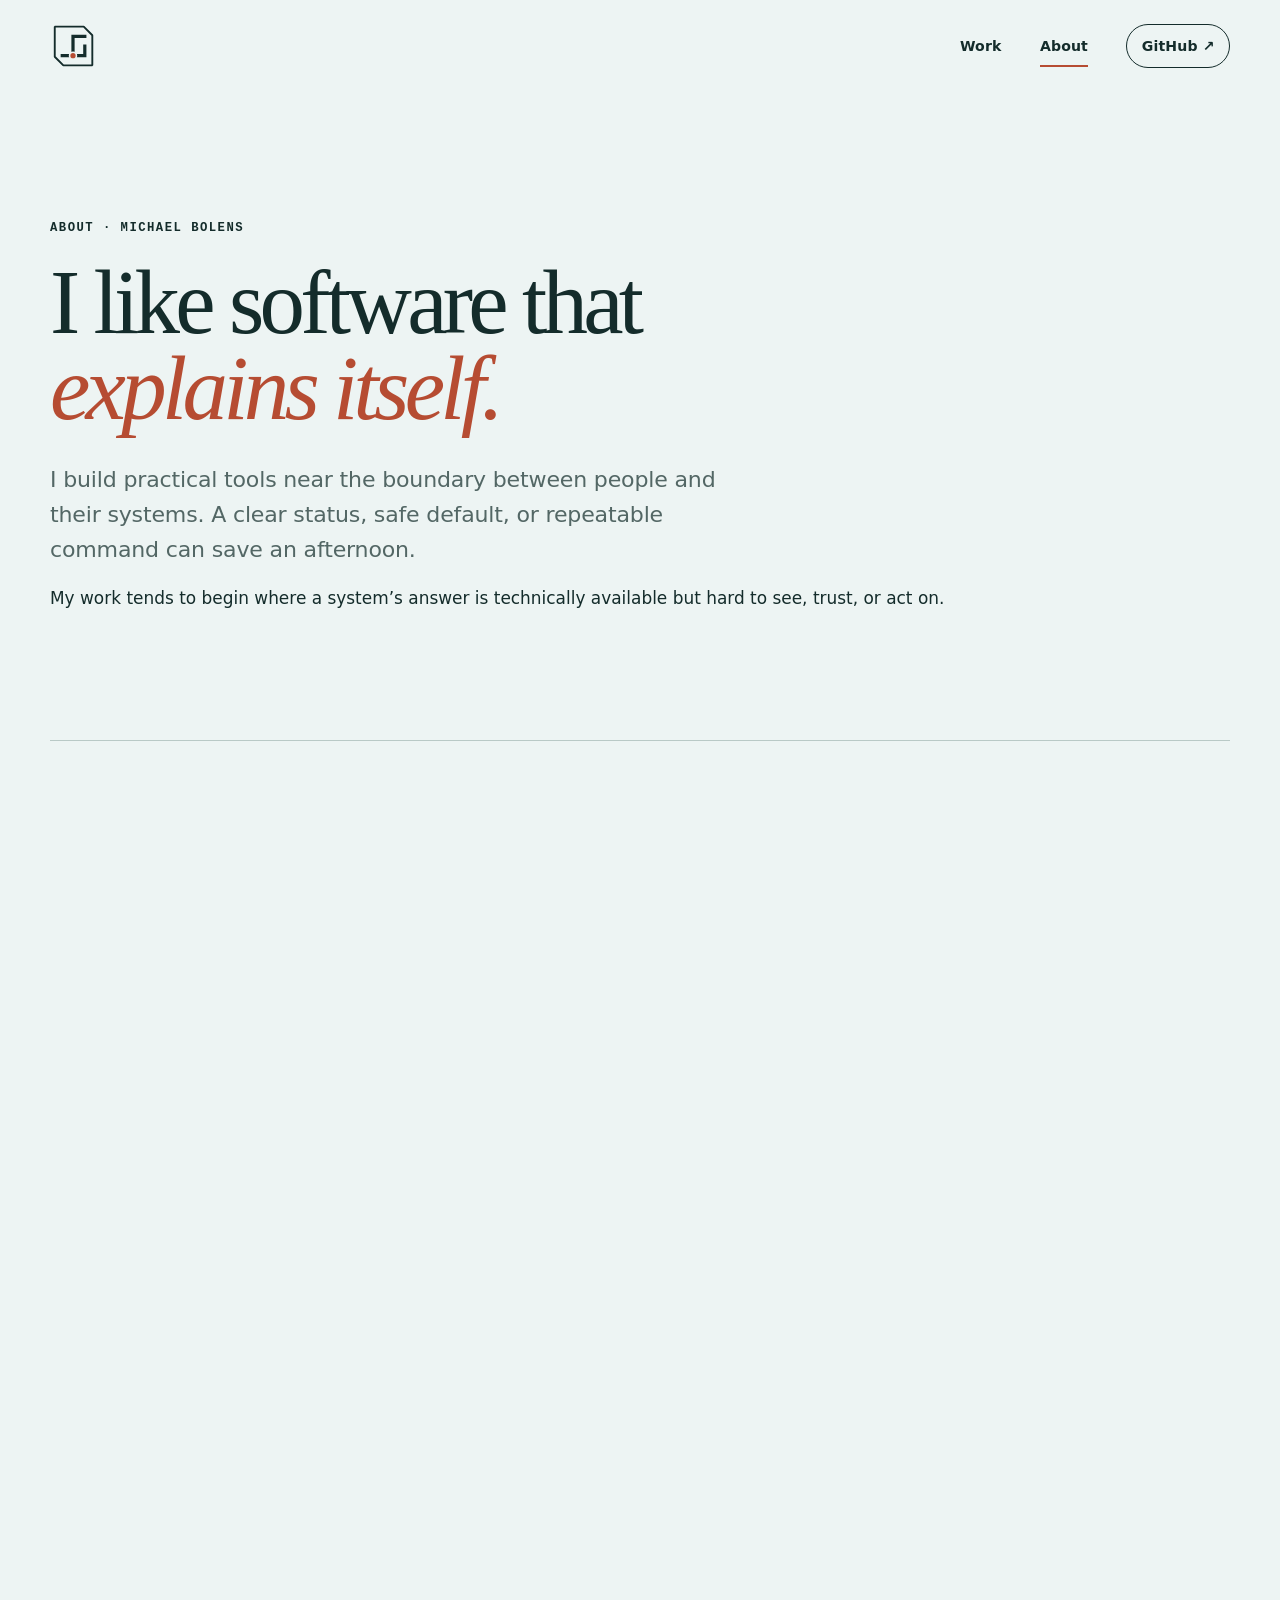
==== commit 9c9c79c5: "feat(about): deepen personal narrative" ====
--- a/about/index.html
+++ b/about/index.html
@@ -2,29 +2,36 @@
 <html lang="en">
 <head>
   <meta charset="utf-8"><meta name="viewport" content="width=device-width, initial-scale=1">
-  <meta name="description" content="About Michael Bolens and his approach to building practical systems software.">
+  <meta name="description" content="How Michael Bolens designs inspectable Linux tools, local-first interfaces, and practical recovery paths.">
   <meta property="og:title" content="About Michael Bolens">
-  <meta property="og:description" content="How Michael approaches practical systems software.">
+  <meta property="og:description" content="An approach to Linux tools built around visible state, narrow dependencies, and clear recovery paths.">
   <meta property="og:type" content="website"><meta property="og:url" content="https://bolens.github.io/about/">
   <meta property="og:image" content="https://bolens.github.io/assets/social-card.png"><meta property="og:image:alt" content="Michael Bolens, systems builder. Practical tools, close to the system.">
   <meta name="twitter:card" content="summary_large_image"><meta name="twitter:image" content="https://bolens.github.io/assets/social-card.png">
   <meta name="theme-color" content="#edf4f3" media="(prefers-color-scheme: light)"><meta name="theme-color" content="#102322" media="(prefers-color-scheme: dark)"><title>About | Michael Bolens</title>
-  <link rel="canonical" href="https://bolens.github.io/about/"><link rel="icon" href="../assets/favicon.svg" type="image/svg+xml"><link rel="stylesheet" href="../assets/site.css">
+  <link rel="canonical" href="https://bolens.github.io/about/"><link rel="icon" href="../assets/favicon.svg" type="image/svg+xml"><script src="/assets/theme-picker.js"></script><link rel="stylesheet" href="../assets/site.css">
 </head>
 <body>
   <a class="skip-link" href="#main">Skip to content</a>
   <header class="site-header wrap"><a class="wordmark" href="../" aria-label="Michael Bolens, home"><svg class="brand-mark" viewBox="0 0 48 48" aria-hidden="true"><path class="brand-mark-frame" d="M7 6h27l8 8v28H15l-8-8Z"/><path class="brand-mark-route" d="M14 33h10V15h11M24 33h11v-9"/><circle class="brand-mark-node" cx="24" cy="33" r="3.2"/></svg></a><nav aria-label="Primary navigation"><a href="../#selected-work">Work</a><a aria-current="page" href="./">About</a><a class="nav-cta" rel="me" href="https://github.com/bolens">GitHub <span aria-hidden="true">↗</span></a></nav></header>
   <main id="main" class="inner-page wrap" tabindex="-1">
-    <header class="page-intro" data-reveal><p class="eyebrow">About</p><h1>I like software that<br><em>explains itself.</em></h1><p class="lede">I build practical tools near the boundary between people and their systems. A clear status, safe default, or repeatable command can save an afternoon.</p></header>
-    <section class="about-grid" aria-label="How I work" data-reveal>
-      <h2>Working principles</h2>
-      <div class="prose">
-        <h3>Make the state visible.</h3><p>Whether it is a privacy device, DNS record, or launch chain, people should be able to see what the tool believes and what it will do next.</p>
-        <h3>Prefer boring dependencies.</h3><p>Small tools benefit from platform capabilities, plain formats, and escape hatches. The implementation should be easy to inspect and repair.</p>
-        <h3>Design the recovery path.</h3><p>Failures happen. A useful tool reports them precisely, preserves context, and gives the operator a clear next move.</p>
+    <header class="page-intro about-intro" data-reveal><p class="eyebrow">About · Michael Bolens</p><h1>I like software that<br><em>explains itself.</em></h1><p class="lede">I build practical tools near the boundary between people and their systems. A clear status, safe default, or repeatable command can save an afternoon.</p><p class="about-intro-note">My work tends to begin where a system’s answer is technically available but hard to see, trust, or act on.</p></header>
+    <section class="about-grid" aria-labelledby="about-approach" data-reveal>
+      <div class="about-heading"><p class="eyebrow">Approach</p><h2 id="about-approach">Build for the moment something goes sideways.</h2></div>
+      <div class="about-story">
+        <div class="about-prologue"><p>I’m Michael, a systems builder focused on Linux tools, operational workflows, and local-first interfaces. I enjoy turning scattered signals into one useful answer without hiding how that answer was reached.</p><p>That can mean reconciling privacy-device state across a desktop, keeping DNS records current across providers, or making an incident scan honest about what it could not inspect.</p></div>
+        <div class="about-principles">
+          <article><p class="eyebrow">Observe</p><h3>Make the state visible.</h3><p>People should be able to see what the tool believes, where that belief came from, and what it will do next.</p></article>
+          <article><p class="eyebrow">Restrain</p><h3>Keep the machinery inspectable.</h3><p>Platform capabilities, plain formats, and narrow dependencies make small tools easier to understand and repair.</p></article>
+          <article><p class="eyebrow">Recover</p><h3>Design the way back.</h3><p>A useful failure preserves context, names the boundary it reached, and leaves the operator with a clear next move.</p></article>
+        </div>
       </div>
     </section>
-    <section class="availability" data-reveal><p class="eyebrow">Elsewhere</p><h2>Find the code, history, and conversations on GitHub.</h2><a class="button" href="https://github.com/bolens">Visit my GitHub profile <span aria-hidden="true">↗</span></a></section>
+    <section class="about-field-notes" aria-labelledby="field-notes-title" data-reveal>
+      <header><p class="eyebrow">Field notes</p><h2 id="field-notes-title">The same instincts travel off-screen.</h2></header>
+      <dl><div><dt>Preferred terrain</dt><dd>Linux systems, operational tooling, and the seams between them.</dd></div><div><dt>Working bias</dt><dd>Inspectable over magical. Reversible over clever.</dd></div><div><dt>Outside</dt><dd>Hiking, camping, cycling, disc golf, and finding a good local beer.</dd></div></dl>
+    </section>
+    <section class="availability" data-reveal><p class="eyebrow">Follow the work</p><h2>The repositories carry the full trail: decisions, revisions, and working code.</h2><a class="button" href="https://github.com/bolens">Explore my GitHub profile <span aria-hidden="true">↗</span></a></section>
   </main>
   <footer class="site-footer wrap"><p>Michael Bolens</p><a href="../">Home <span aria-hidden="true">→</span></a></footer>
 </body></html>
--- a/assets/site.css
+++ b/assets/site.css
@@ -1,16 +1,16 @@
 :root {
   --paper: #edf4f3; --snow: #fbfdfb; --ink: #142c2b; --muted: #536765;
   --copper: #b64c32; --lichen: #8aa37b; --line: #b9c9c6;
-  --serif: Georgia, 'Times New Roman', serif;
-  --sans: ui-sans-serif, system-ui, -apple-system, BlinkMacSystemFont, 'Segoe UI', sans-serif;
-  --mono: ui-monospace, 'SFMono-Regular', Consolas, monospace;
+  --serif: Charter, 'Bitstream Charter', 'Iowan Old Style', 'Palatino Linotype', Georgia, serif;
+  --sans: 'Avenir Next', Avenir, 'Segoe UI Variable', 'Segoe UI', ui-sans-serif, system-ui, -apple-system, sans-serif;
+  --mono: 'IBM Plex Mono', 'SFMono-Regular', Consolas, 'Liberation Mono', ui-monospace, monospace;
   --wrap: min(1180px, calc(100vw - 40px));
 }
 * { box-sizing: border-box; }
 html { scroll-behavior: smooth; background: var(--paper); }
-body { margin: 0; color: var(--ink); background: var(--paper); font: 400 1rem/1.55 var(--sans); text-rendering: optimizeLegibility; }
+body { margin: 0; color: var(--ink); background: var(--paper); font: 400 clamp(1rem,.97rem + .12vw,1.06rem)/1.62 var(--sans); font-kerning: normal; font-optical-sizing: auto; font-variant-ligatures: common-ligatures contextual; text-rendering: optimizeLegibility; }
 main:focus { outline: 0; }
-a { color: inherit; }
+a { color: inherit; text-decoration-thickness: .08em; text-underline-offset: .18em; }
 svg { display: block; max-width: 100%; }
 .wrap { width: var(--wrap); margin-inline: auto; }
 .skip-link { position: fixed; z-index: 20; top: 8px; left: 8px; padding: .7rem 1rem; background: var(--ink); color: var(--snow); transform: translateY(-150%); }
@@ -18,6 +18,7 @@
 :focus-visible { outline: 3px solid var(--copper); outline-offset: 4px; }
 .site-header { min-height: 92px; display: flex; justify-content: space-between; align-items: center; }
 .wordmark { display: block; width: 46px; color: var(--ink); text-decoration: none; }
+.wordmark { view-transition-name: site-mark; }
 .brand-mark { width: 100%; overflow: visible; scale: 1.12; }
 .brand-mark-frame { fill: none; stroke: currentColor; stroke-width: 1.75; stroke-linejoin: bevel; }
 .brand-mark-route { fill: none; stroke: currentColor; stroke-width: 3; stroke-linecap: square; stroke-linejoin: miter; }
@@ -26,18 +27,20 @@
 .wordmark:hover .brand-mark-route { stroke: var(--copper); translate: 2px 0; }
 .wordmark:hover .brand-mark-node { fill: var(--ink); }
 nav { display: flex; align-items: center; gap: clamp(1.2rem, 3vw, 2.4rem); }
-nav a { text-decoration: none; font-size: .88rem; font-weight: 650; }
+.site-header nav { view-transition-name: site-nav; }
+nav a { text-decoration: none; font-size: .88rem; font-weight: 700; letter-spacing: .01em; }
 nav a:not(.nav-cta) { padding-block: .6rem; background: linear-gradient(var(--copper),var(--copper)) 0 100%/0 2px no-repeat; transition: background-size .25s ease; }
 nav a:not(.nav-cta):hover, nav a[aria-current="page"] { background-size: 100% 2px; }
 .nav-cta { border: 1px solid var(--ink); border-radius: 999px; padding: .58rem .9rem; transition: color .2s, background .2s; }
 .nav-cta:hover { background: var(--ink); color: var(--snow); }
 .hero { min-height: calc(100svh - 92px); display: grid; grid-template-columns: 1.03fr .97fr; align-items: center; gap: clamp(1rem, 5vw, 5rem); padding-block: clamp(2rem, 5vw, 5rem) 5rem; }
-.eyebrow { margin: 0 0 1.4rem; font: 700 .75rem/1.3 var(--mono); letter-spacing: .1em; text-transform: uppercase; }
+.eyebrow { margin: 0 0 1.4rem; font: 700 clamp(.7rem,.67rem + .12vw,.77rem)/1.45 var(--mono); letter-spacing: .12em; text-transform: uppercase; }
 .status-dot { display: inline-block; width: .56rem; aspect-ratio: 1; margin-right: .5rem; border-radius: 50%; background: var(--copper); box-shadow: 0 0 0 4px color-mix(in srgb, var(--copper) 18%, transparent); }
-h1,h2,h3,p { text-wrap: pretty; }
-h1 { margin: 0; font: 400 clamp(3.5rem, 7.3vw, 7rem)/.91 var(--serif); letter-spacing: -.065em; }
+h1,h2,h3 { text-wrap: balance; }
+p,dd,small { text-wrap: pretty; }
+h1 { margin: 0; font: 400 clamp(3.5rem,7.1vw,6.9rem)/.94 var(--serif); letter-spacing: -.052em; }
 h1 em, h2 em { color: var(--copper); font-weight: 400; }
-.lede { max-width: 40rem; margin: 2rem 0 0; color: var(--muted); font-size: clamp(1.08rem, 1.65vw, 1.35rem); line-height: 1.55; }
+.lede { max-width: 39rem; margin: 2rem 0 0; color: var(--muted); font-size: clamp(1.1rem,1.35vw + .72rem,1.38rem); line-height: 1.58; letter-spacing: -.008em; }
 .hero-actions { display: flex; flex-wrap: wrap; align-items: center; gap: 1.4rem; margin-top: 2.3rem; }
 .button { display: inline-flex; align-items: center; gap: 1.5rem; border: 1px solid var(--ink); border-radius: 999px; padding: .85rem 1.15rem; background: var(--ink); color: var(--snow); text-decoration: none; font-size: .86rem; font-weight: 700; transition: transform .2s, background .2s, color .2s; }
 .button:hover { transform: translateY(-2px); background: var(--copper); border-color: var(--copper); }
@@ -62,7 +65,7 @@
 .work-section { padding-block: clamp(6rem, 12vw, 11rem); }
 .section-heading { display: grid; grid-template-columns: .7fr 2fr 1.1fr; gap: 2rem; align-items: end; margin-bottom: 4rem; }
 .section-heading .eyebrow { align-self: start; }
-.section-heading h2, .toolbox h2, .about-grid h2, .availability h2 { margin: 0; font: 400 clamp(2.3rem, 5vw, 4.7rem)/.98 var(--serif); letter-spacing: -.05em; }
+.section-heading h2, .toolbox h2, .about-grid h2, .availability h2 { margin: 0; font: 400 clamp(2.3rem,5vw,4.7rem)/1.01 var(--serif); letter-spacing: -.04em; }
 .section-heading > p:last-child { margin: 0; color: var(--muted); }
 .project-list { display: grid; grid-template-columns: repeat(2, 1fr); gap: 1.2rem; }
 .project { min-width: 0; }
@@ -84,59 +87,170 @@
 @keyframes toggle { 50% { fill: var(--lichen); transform: translateX(35px); }}
 .project-copy { padding: clamp(1.4rem, 3vw, 2.4rem); }
 .project-meta { margin: 0 0 1rem; color: var(--muted); font: 700 .75rem/1.4 var(--mono); letter-spacing: .08em; text-transform: uppercase; }
-.project h3 { display: flex; justify-content: space-between; gap: 1rem; margin: 0; font: 400 clamp(1.8rem, 3.6vw, 3.1rem)/1.05 var(--serif); letter-spacing: -.04em; }
-.project-copy > p:last-child { max-width: 44rem; margin: 1rem 0 0; color: var(--muted); }
+.project h3 { display: flex; justify-content: space-between; gap: 1rem; margin: 0; font: 400 clamp(1.8rem,3.6vw,3.1rem)/1.08 var(--serif); letter-spacing: -.032em; }
+.project-copy > p:last-child { max-width: 62ch; margin: 1rem 0 0; color: var(--muted); line-height: 1.62; }
 .all-work { margin: 2.2rem 0 0; text-align: center; }.button-secondary { background: transparent; color: var(--ink); }.button-secondary:hover { color: var(--snow); }
 .toolbox { display: grid; grid-template-columns: 1fr 1.25fr; gap: clamp(3rem, 8vw, 8rem); padding-block: clamp(5rem, 10vw, 9rem); border-top: 1px solid var(--line); }
-.toolbox dl { margin: 0; }.toolbox dl div { padding: 1.45rem 0; border-bottom: 1px solid var(--line); }.toolbox dt { margin-bottom: .55rem; font: 700 .75rem var(--mono); text-transform: uppercase; letter-spacing: .1em; }.toolbox dd { margin: 0; color: var(--muted); font-size: 1.08rem; }
+.toolbox dl { margin: 0; }.toolbox dl div { padding: 1.45rem 0; border-bottom: 1px solid var(--line); }.toolbox dt { margin-bottom: .55rem; font: 700 .75rem/1.4 var(--mono); text-transform: uppercase; letter-spacing: .11em; }.toolbox dd { max-width: 58ch; margin: 0; color: var(--muted); font-size: 1.08rem; line-height: 1.62; }
 .hobbies { display: grid; grid-template-columns: minmax(13rem,.8fr) 2fr; align-items: center; gap: clamp(2rem,6vw,6rem); padding-block: clamp(3rem,6vw,4.5rem); border-top: 1px solid var(--line); }
 .hobbies-heading h2 { max-width: 22rem; margin: 0; font: 400 clamp(1.7rem,2.8vw,2.65rem)/1.03 var(--serif); letter-spacing: -.04em; }
 .hobby-route { position: relative; min-width: 0; isolation: isolate; }
-.hobby-trail { position: absolute; z-index: -1; inset: 5px 0 auto; width: 100%; height: 96px; overflow: visible; }
+.hobby-trail,.hobby-flight-layer { position: absolute; inset: 5px 0 auto; width: 100%; height: 96px; overflow: visible; pointer-events: none; }.hobby-trail { z-index: -1; }.hobby-flight-layer { z-index: 2; }
 .hobby-trail path { fill: none; stroke: var(--line); stroke-width: 1.5; stroke-dasharray: .018 .014; vector-effect: non-scaling-stroke; }
-.hobby-runner { fill: var(--copper); stroke: var(--paper); stroke-width: 3; vector-effect: non-scaling-stroke; }
+.hobby-traveler,.hobby-landed-disc { fill: var(--copper); stroke: var(--paper); stroke-width: 2.5; vector-effect: non-scaling-stroke; }.traveler-disc .disc-body { fill:#ef795c;stroke:#f1c46c; }.traveler-disc .disc-rim { fill:none;stroke:#7f3028;stroke-width:1.3; }.traveler-disc .disc-mark { fill:#f4e7b2;stroke:none; }.hobby-landed-disc { display: none; }
+.hobby-thrower { fill: var(--paper); stroke: var(--ink); stroke-width: 2; stroke-linecap: round; stroke-linejoin: round; vector-effect: non-scaling-stroke; transform-box: view-box; transform-origin: 25px 60px; animation: thrower-exit 24s linear infinite; }.hobby-thrower path { fill: none; }.thrower-body { transform-box: view-box; transform-origin: 25px 47px; animation: drive-lean 24s ease-out infinite; }.throwing-arm { transform-box: view-box; transform-origin: 25px 47px; animation: disc-throw 24s cubic-bezier(.2,.8,.3,1) infinite,throw-arm-visibility 24s linear infinite; }.walking-arm { opacity:0;animation:walk-arm-visibility 24s linear infinite; }.thrower-leg { transform-box: view-box; transform-origin: 25px 60px; }.thrower-leg-front { animation: walk-front 24s ease-in-out infinite; }.thrower-leg-back { animation: walk-back 24s ease-in-out infinite; }
+.person-neck,.person-face,.person-clothes,.girl-clothes,.person-shoes { fill:none;stroke-linecap:round;stroke-linejoin:round; }.person-neck,.person-face,.person-hand { stroke:#9b674d; }.person-hand { fill:#d5a17d;stroke-width:.8; }.person-clothes { stroke:#86b2bd;stroke-width:1; }.girl-clothes { stroke:#a8c49a;stroke-width:1; }.person-shoes { stroke:#293b48;stroke-width:2.2; }
+.hobby-thrower .person-skin { fill: #d5a17d; stroke: #9b674d; }.hobby-thrower .man-hair { fill: #d99068; stroke: #d99068; }.hobby-thrower .man-beard { stroke: #8b553d; stroke-width: 1.3; }.hobby-thrower .man-glasses { fill: #111; stroke: #111; stroke-width: .8; }.hobby-thrower .thrower-body { fill: #527f91; stroke: #86b2bd; }.hobby-thrower .throwing-arm,.hobby-thrower .walking-arm { stroke:#d5a17d; }.throwing-hand { transform-box:view-box;transform-origin:25px 47px;animation:disc-throw 24s cubic-bezier(.2,.8,.3,1) infinite,throw-arm-visibility 24s linear infinite; }.walking-hand { opacity:0;animation:walk-arm-visibility 24s linear infinite; }.hobby-thrower .thrower-leg { stroke: #293b48; stroke-width: 2.8; }.walking-girl { opacity: 0; animation: companion-join 24s ease-in-out infinite; }.hobby-thrower .girl-hair { fill: #4a2d25; stroke: #4a2d25; }.hobby-thrower .girl-jacket { fill: #78996d; stroke: #a8c49a; }.hobby-thrower .girl-arms { stroke: #d5a17d; }.hobby-thrower .girl-legs { stroke: #343845; stroke-width: 2.6; }.walking-dog { opacity: 0; animation: dog-join 24s ease-in-out infinite; }.hobby-thrower .dog-body { fill: #f5f2e9; stroke: #f5f2e9; }.hobby-thrower .dog-head { fill: #141919; stroke: #141919; }.hobby-thrower .dog-eye { fill:#f5f2e9;stroke:none; }.hobby-thrower .dog-details,.hobby-thrower .dog-feathering { fill:none;stroke:#f5f2e9;stroke-width:1.25; }
+.traveler-disc { transform-box:fill-box;transform-origin:center;animation:traveler-disc-form 24s linear infinite; }.traveler-ufo { opacity: 0; animation: traveler-ufo-form 24s linear infinite; }.traveler-ufo .ufo-shell { fill:#38565d;stroke:#ef795c;stroke-width:2.5;transform-box:fill-box;transform-origin:center;scale:.58; }.traveler-ufo .ufo-canopy { fill:#62d6b3;stroke:#a989d9;stroke-width:1.2; }.traveler-ufo-lights { fill:#f1c46c;stroke:none;animation:traveler-ufo-lights 1.8s steps(3,end) infinite; }.traveler-ufo .ufo-beam { fill: color-mix(in srgb,var(--copper) 45%,transparent); stroke: var(--copper); stroke-width: 2.5; opacity: 0; transform-box: fill-box; transform-origin: center top; animation: ufo-beam-cycle 24s linear infinite; }
+.route-bigfoot { fill: #6f4b35; stroke: #d9b18c; stroke-width: 1.8; opacity: 0; scale:1; transform-box:view-box; transform-origin:center; vector-effect: non-scaling-stroke; animation: route-bigfoot-visibility 24s linear infinite,route-rider-depth 24s linear infinite; }
+.bigfoot-anatomy { transform-box: fill-box; transform-origin: center bottom; animation: bigfoot-ride-posture 24s ease-in-out infinite; }.bigfoot-leg { transform-box: view-box; transform-origin: 0 13px; }.bigfoot-leg-left { animation: bigfoot-pedal-left 24s ease-in-out infinite; }.bigfoot-leg-right { animation: bigfoot-pedal-right 24s ease-in-out infinite; }.bigfoot-arms { animation: bigfoot-grip 24s ease-in-out infinite; transform-box: view-box; transform-origin: 0 7px; }
+.route-bike { fill: none; stroke: var(--copper); stroke-width: 2; stroke-linecap: round; stroke-linejoin: round; opacity: 0; scale:1; transform-box:view-box; transform-origin:center; vector-effect: non-scaling-stroke; animation: route-bike-visibility 24s linear infinite,route-rider-depth 24s linear infinite; }.route-bike-tires { stroke:#273d42; }.route-bike-frame { stroke:#ef795c; }.route-bike-saddle { stroke:#f1c46c; }.route-bike-wheel { stroke:#9ec8ca;transform-box:fill-box;transform-origin:center;animation:hobby-pedal 1.2s linear infinite; }
+.route-camp-tree-foreground { fill:var(--paper);stroke:var(--ink);stroke-width:1.7;stroke-linejoin:round;opacity:1;vector-effect:non-scaling-stroke;animation:route-tree-color 24s linear infinite; }
+.hobby-cheerers { opacity:0;stroke-linecap:round;stroke-linejoin:round;vector-effect:non-scaling-stroke;animation:cheerers-arrive 24s ease-out infinite; }.hobby-cheerers .person-skin { fill:#d5a17d;stroke:#9b674d; }.hobby-cheerers .man-hair { fill:#d99068;stroke:#d99068; }.hobby-cheerers .man-beard { fill:none;stroke:#8b553d; }.hobby-cheerers .man-glasses { fill:#111;stroke:#111;stroke-width:.7; }.hobby-cheerers .cheer-man-body { fill:#527f91;stroke:#86b2bd; }.hobby-cheerers .girl-hair { fill:#4a2d25;stroke:#4a2d25; }.hobby-cheerers .girl-jacket { fill:#78996d;stroke:#a8c49a; }.hobby-cheerers .cheer-arm,.hobby-cheerers .cheer-hand { transform-box:view-box; }.hobby-cheerers .cheer-arm { fill:none;stroke:#d5a17d;stroke-width:2.2; }.hobby-cheerers .cheer-arm-left,.hobby-cheerers .cheer-hand-left { transform-origin:4px 36px;animation:cheer-left 24s ease-in-out infinite; }.hobby-cheerers .cheer-arm-right,.hobby-cheerers .cheer-hand-right { transform-origin:12px 36px;animation:cheer-right 24s ease-in-out infinite; }.cheerer-girl .cheer-arm-left,.cheerer-girl .cheer-hand-left { transform-origin:24px 38px; }.cheerer-girl .cheer-arm-right,.cheerer-girl .cheer-hand-right { transform-origin:32px 38px; }.hobby-cheerers .cheer-legs { fill:none;stroke:#343845;stroke-width:2.4; }.hobby-cheerers .dog-body { fill:#f5f2e9;stroke:#f5f2e9; }.hobby-cheerers .dog-head { fill:#141919;stroke:#141919; }.hobby-cheerers .dog-eye { fill:#f5f2e9;stroke:none; }.hobby-cheerers .dog-details,.hobby-cheerers .dog-feathering { fill:none;stroke:#f5f2e9;stroke-width:1.2; }.cheerer-dog { animation:cheer-dog 24s ease-in-out infinite; }
+.beer-disc-handoff { opacity:0;fill:var(--copper);stroke:var(--paper);stroke-width:1.6;transform-box:view-box;transform-origin:23px 3px;animation:beer-disc-handoff 24s linear infinite; }.beer-disc-handoff path { fill:none; }.beer-tap { opacity:0;transform-box:view-box;transform-origin:23px 6px;animation:traveler-tap-form 24s linear infinite; }.hobby-route .beer-tap .tap-body { fill:var(--copper);stroke:var(--paper);stroke-width:2;animation:color-tap-head 24s linear infinite; }.tap-badge { fill:#ef795c;stroke:#f1c46c;stroke-width:1; }.tap-badge-mark { fill:#f1c46c;stroke:none; }.tap-hardware { fill:none;stroke:#9ec8ca;stroke-width:1.35; }.hobby-route .beer-tap .tap-stream { fill:none;stroke:#c97b24;stroke-width:2.5;stroke-dasharray:3 2;opacity:0;animation:tap-flow 1s linear infinite,tap-stream-visibility 24s linear infinite; }
 .hobby-route ul { display: grid; grid-template-columns: repeat(5,1fr); gap: clamp(.35rem,1.3vw,1rem); margin: 0; padding: 0; list-style: none; }
 .hobby-route li { display: grid; justify-items: center; gap: .65rem; min-width: 0; color: var(--ink); font: 700 clamp(.66rem,1vw,.75rem)/1.2 var(--mono); letter-spacing: .06em; text-align: center; text-transform: uppercase; }
+.hobby-hiking { animation: scene-hiking 24s linear infinite; }.hobby-camping { animation: scene-camping 24s linear infinite; }.hobby-cycling { animation: scene-cycling 24s linear infinite; }.hobby-disc-golf { animation: scene-disc-golf 24s linear infinite; }.hobby-craft-beer { animation: scene-craft-beer 24s linear infinite; }
 .hobby-route li:nth-child(even) { translate: 0 1.6rem; }
 .hobby-route li svg { width: clamp(3.3rem,5.5vw,4.25rem); padding: .65rem; overflow: visible; border: 1px solid var(--line); border-radius: 50%; background: var(--paper); fill: none; stroke: currentColor; stroke-width: 1.7; stroke-linecap: round; stroke-linejoin: round; }
 .camp-star { transform-box: fill-box; transform-origin: center; animation: hobby-twinkle 3.6s ease-in-out infinite; }
-.hike-sun { transform-box: fill-box; transform-origin: center; animation: hobby-rise 4s ease-in-out infinite; }
-.bike-wheel, .bike-crank { transform-box: view-box; animation: hobby-pedal 5s linear infinite; }.bike-wheel-rear { transform-origin: 12px 34px; }.bike-wheel-front { transform-origin: 37px 34px; }.bike-crank { transform-origin: 21px 34px; animation-duration: 2.5s; }
-.flying-disc { transform-box: fill-box; transform-origin: center; animation: hobby-disc 3.8s ease-in-out infinite; }
-.beer-bubble { transform-box: fill-box; transform-origin: center; animation: hobby-bubble 3.2s ease-in infinite; }.bubble-two { animation-delay: 1.4s; }
+.hike-night-sky { fill: var(--paper); stroke: currentColor; animation: alpine-sky-color 24s linear infinite; }.hike-aurora { fill: none; opacity: .7; stroke-width: 2.4; animation: alpine-aurora 5.5s ease-in-out infinite alternate,alpine-aurora-color 24s linear infinite; }.aurora-one { --aurora-active:#62d6b3; }.aurora-two { --aurora-active:#a989d9; animation-delay:-2.1s,0s; }.hike-moon { fill: var(--paper); stroke: currentColor; animation: alpine-moon-color 24s linear infinite; }.moon-crater,.hike-stars { stroke: currentColor; animation: alpine-stars 3.8s ease-in-out infinite,alpine-star-color 24s linear infinite; }.hike-snow { fill: var(--paper); stroke: currentColor; animation: alpine-snow-color 24s linear infinite; }.hike-pines { animation: color-pines 24s linear infinite; }
+.bike-wheel, .bike-crank { transform-box: view-box; animation: hobby-pedal 5s linear infinite; }.bike-wheel-rear { transform-origin: 12px 34px; }.bike-wheel-front { transform-origin: 37px 34px; }.bike-crank { transform-origin: 25px 34px; animation-duration: 2.5s; }
+.beer-foam,.beer-bubbles { opacity:0;animation:beer-content-visibility 24s linear infinite; }.beer-foam { animation:beer-content-visibility 24s linear infinite,beer-foam-color 24s linear infinite; }.beer-bubble { transform-box: fill-box; transform-origin: center; animation: hobby-bubble 3.2s ease-in infinite; }.bubble-two { animation-delay: 1.4s; }
 @keyframes hobby-twinkle { 0%,100% { opacity: .45; scale: .78; } 50% { opacity: 1; scale: 1.12; } }
 @keyframes hobby-rise { 0%,100% { translate: 0 1px; rotate: -4deg; } 50% { translate: 0 -2px; rotate: 4deg; } }
 @keyframes hobby-pedal { to { rotate: 360deg; } }
-@keyframes hobby-disc { 0%,100% { translate: -2px 1px; rotate: -4deg; } 50% { translate: 3px -2px; rotate: 5deg; } }
+@keyframes traveler-disc-form { 0%,4%,40%,49%,69.3%,89.5% { opacity:1;scale:1;rotate:0deg; } 6%,38% { opacity:0;scale:1;rotate:0deg; } 49.6%,68.7% { opacity:0;scale:.7 .45;rotate:-8deg; } 91%,100% { opacity:0;scale:1;rotate:0deg; } }
+@keyframes traveler-ufo-form { 0%,4%,40%,100% { opacity: 0; } 6%,38% { opacity: 1; } }
+@keyframes traveler-ufo-lights { 0%,100% { opacity:.45; } 50% { opacity:1; } }
+@keyframes beer-disc-handoff { 0%,49%,69.3%,100% { opacity:0;scale:1;rotate:0deg; } 49.6% { opacity:1;scale:1;rotate:0deg; } 50.8%,66% { opacity:0;scale:.3 .16;rotate:-12deg; } 67.3% { opacity:1;scale:.3 .16;rotate:12deg; } 68.7% { opacity:1;scale:1;rotate:0deg; } }
+@keyframes traveler-tap-form { 0%,49.6%,67.3%,100% { opacity:0;translate:0;scale:.3 .16;rotate:-12deg; } 50.8%,66% { opacity:1;translate:0;scale:1;rotate:0deg; } }
+@keyframes ufo-beam-cycle { 0%,13%,24%,32%,38%,100% { opacity: 0; scale: .7 0; } 16%,22%,34%,36% { opacity: .72; scale: 1 1; } 20%,35% { opacity: .9; scale: 1 1; } }
+@keyframes tap-flow { to { stroke-dashoffset: -7; } }
+@keyframes tap-stream-visibility { 0%,51.2%,66%,100% { opacity:0; } 52%,65.5% { opacity:1; } }
+@keyframes disc-throw { 0% { rotate: -110deg; } 1.5% { rotate: -145deg; } 3.5%,100% { rotate: 18deg; } }
+@keyframes throw-arm-visibility { 0%,3.8% { opacity:1; } 4.6%,100% { opacity:0; } }
+@keyframes walk-arm-visibility { 0%,3.8% { opacity:0; } 4.6%,100% { opacity:1; } }
+@keyframes drive-counter { 0% { rotate: 34deg; } 3.5%,100% { rotate: -24deg; } }
+@keyframes drive-lean { 0% { rotate: -8deg; } 2% { rotate: 13deg; } 4%,100% { rotate: -4deg; } }
+@keyframes thrower-exit { 0%,5% { opacity: 1; translate: 0; } 7% { translate: 8px 0; } 9% { translate: 18px -1px; } 11% { opacity: .75; translate: 30px 0; } 14%,100% { opacity: 0; translate: 48px -5px; } }
+@keyframes companion-join { 0%,3% { opacity:0;translate:-18px 1px; } 4%,11% { opacity:1;translate:4px 0; } 7%,10% { translate:4px -1px; } 14%,100% { opacity:0;translate:4px 0; } }
+@keyframes dog-join { 0%,3.5% { opacity:0;translate:-15px 1px; } 4.5%,11% { opacity:1;translate:7px 0; } 7.5%,10.5% { translate:7px -1px; } 14%,100% { opacity:0;translate:7px 0; } }
+@keyframes walk-front { 0%,5%,14%,100% { rotate: 0deg; } 7%,11% { rotate: -18deg; } 9%,13% { rotate: 18deg; } }
+@keyframes walk-back { 0%,5%,14%,100% { rotate: 0deg; } 7%,11% { rotate: 18deg; } 9%,13% { rotate: -18deg; } }
+@keyframes route-bigfoot-visibility { 0%,10%,24%,31%,52%,100% { opacity: 0; } 12%,18%,34%,46% { opacity: 1; } 21% { opacity: .35; } 50% { opacity: .18; } }
+@keyframes route-bike-visibility { 0%,35%,52%,100% { opacity: 0; } 38%,46% { opacity: 1; } 50% { opacity: .18; } }
+@keyframes route-rider-depth { 0%,38% { scale:1; } 46% { scale:.88; } 50%,100% { scale:.58; } }
+@keyframes station-bike-visibility { 0%,34%,52%,100% { opacity: 1; } 37%,49% { opacity: .08; } }
+@keyframes bigfoot-ride-posture { 0%,35%,52%,100% { translate:0;rotate:0deg; } 38%,50% { translate:-6px -8px;rotate:12deg; } }
+@keyframes bigfoot-grip { 0%,35%,52%,100% { rotate:0deg; } 38%,50% { rotate:-8deg; } }
+@keyframes bigfoot-pedal-left { 0%,35%,52%,100% { rotate:0deg; } 38% { rotate:-24deg; } 41% { rotate:24deg; } 44% { rotate:-24deg; } 47% { rotate:24deg; } 50% { rotate:-24deg; } }
+@keyframes bigfoot-pedal-right { 0%,35%,52%,100% { rotate:0deg; } 38% { rotate:24deg; } 41% { rotate:-24deg; } 44% { rotate:24deg; } 47% { rotate:-24deg; } 50% { rotate:24deg; } }
+@keyframes beer-fill { 0%,49% { opacity:0;scale:1 0; } 52% { opacity:.9;scale:1 .08; } 65%,100% { opacity:.94;scale:1 1; } }
+@keyframes beer-content-visibility { 0%,51% { opacity:0; } 54%,100% { opacity:1; } }
+@keyframes cheerers-arrive { 0%,87% { opacity:0;translate:-18px 5px; } 92%,100% { opacity:1;translate:0; } }
+@keyframes cheer-left { 0%,88% { rotate:24deg; } 92%,94%,98%,100% { rotate:-16deg; } 93%,96%,99% { rotate:8deg; } }
+@keyframes cheer-right { 0%,88% { rotate:-24deg; } 92%,94%,98%,100% { rotate:16deg; } 93%,96%,99% { rotate:-8deg; } }
+@keyframes cheer-dog { 0%,88% { translate:-6px 3px; } 92%,96%,100% { translate:0; } 94%,98% { translate:0 -2px; } }
+@keyframes scene-hiking { 0%,9%,100% { color: var(--ink); } 2%,7% { color: var(--copper); } }
+@keyframes scene-camping { 0%,8%,28%,100% { color: var(--ink); } 11%,25% { color: var(--copper); } }
+@keyframes scene-cycling { 0%,23%,39%,100% { color: var(--ink); } 26%,36% { color: var(--copper); } }
+@keyframes scene-craft-beer { 0%,46%,71%,100% { color: var(--ink); } 50%,68% { color: var(--copper); } }
+@keyframes scene-disc-golf { 0%,79%,100% { color: var(--ink); } 84%,97% { color: var(--copper); } }
+.hobby-route .beer-liquid { fill:currentColor;stroke:none;transform-box:view-box;transform-origin:24px 41px;animation:beer-fill 24s linear infinite,beer-liquid-color 24s linear infinite; }.hobby-route .beer-fill-foam { fill:currentColor;stroke:none;animation:beer-foam-color 24s linear infinite; }.hobby-route .pint-outline { fill: none; }
+.basket-caught-disc { fill:#ef795c;stroke:#f1c46c;stroke-width:1.4;opacity:0;animation:basket-disc-catch 24s linear infinite; }
+.camp-night-sky,.cycle-sky,.disc-sky { fill:var(--paper);stroke:currentColor; }.camp-night-sky { animation:camp-sky-color 24s linear infinite; }.camp-moon { animation:camp-moon-color 24s linear infinite; }.camp-sky-stars { animation:camp-stars-color 24s linear infinite; }.camp-ground { animation:camp-ground-color 24s linear infinite; }.camp-fire { animation:camp-fire-color 24s linear infinite,hobby-rise 2.2s ease-in-out infinite; }.cycle-sky { animation:cycle-sky-color 24s linear infinite; }.cycle-sun { animation:cycle-sun-color 24s linear infinite,hobby-rise 4.6s ease-in-out infinite; }.cycle-cloud { animation:cycle-cloud-color 24s linear infinite; }.cycle-hills,.cycle-pines { animation:cycle-land-color 24s linear infinite; }.disc-sky { animation:disc-sky-color 24s linear infinite; }.disc-sun { animation:disc-sun-color 24s linear infinite,hobby-rise 4.2s ease-in-out infinite; }.disc-cloud { animation:disc-cloud-color 24s linear infinite; }.disc-course { animation:disc-course-color 24s linear infinite; }.disc-flight-arc { stroke-dasharray:2 3;animation:disc-arc-color 24s linear infinite; }
+.hobby-route .hike-mountains { animation: color-lichen 24s linear infinite; }.hobby-route .hike-sun { animation: hobby-rise 4s ease-in-out infinite,color-sun 24s linear infinite; }.hobby-route .camp-tent { animation: color-tent 24s linear infinite,color-tent-fill 24s linear infinite; }.hobby-route .camp-details { animation:color-camp-details 24s linear infinite; }.hobby-route .camp-tree { animation: color-tree 24s linear infinite; }.hobby-route .camp-star { animation: hobby-twinkle 3.6s ease-in-out infinite,color-star 24s linear infinite; }.hobby-route .camp-lantern { animation:color-lantern 24s linear infinite; }.hobby-route .bike-frame { animation:color-bike-frame 24s linear infinite; }.hobby-route .bike-tires { animation:color-bike-tires 24s linear infinite; }.hobby-route .bike-details { animation:color-bike-details 24s linear infinite; }.hobby-route .bike-wheel { animation:hobby-pedal 5s linear infinite,color-bike-spokes 24s linear infinite; }.hobby-route .bike-crank { animation:hobby-pedal 2.5s linear infinite,color-bike-crank 24s linear infinite; }.hobby-route .pint-outline { animation:color-glass 24s linear infinite; }.hobby-route .beer-details { animation:color-glass-base 24s linear infinite; }.hobby-route .disc-pin { animation: color-flag 24s linear infinite; }.hobby-route .disc-basket,.hobby-route .disc-basket-rim { animation: color-basket 24s linear infinite; }
+.hobby-cycling > svg { animation: station-bike-visibility 24s linear infinite; }
+@keyframes color-lichen { 0%,9%,100% { stroke: currentColor; } 2%,7% { stroke: #a8c49a; } } @keyframes color-sun { 0%,9%,100% { stroke: currentColor; } 2%,7% { stroke: #e4b95f; } }
+@keyframes color-pines { 0%,9%,100% { stroke:currentColor; } 2%,7% { stroke:#75a77b; } } @keyframes alpine-stars { 0%,100% { opacity:.38; } 50% { opacity:1; } } @keyframes alpine-aurora { from { opacity:.48;translate:0 1px; } to { opacity:.88;translate:0 -1px; } }
+@keyframes alpine-sky-color { 0%,9%,100% { fill:var(--paper);stroke:currentColor; } 2%,7% { fill:#101936;stroke:#496a82; } } @keyframes alpine-aurora-color { 0%,9%,100% { stroke:currentColor; } 2%,7% { stroke:var(--aurora-active); } } @keyframes alpine-moon-color { 0%,9%,100% { fill:var(--paper);stroke:currentColor; } 2%,7% { fill:#f4e7b2;stroke:#f4e7b2; } } @keyframes alpine-star-color { 0%,9%,100% { stroke:currentColor; } 2%,7% { stroke:#f4e7b2; } } @keyframes alpine-snow-color { 0%,9%,100% { fill:var(--paper);stroke:currentColor; } 2%,7% { fill:#eaf3ef;stroke:#eaf3ef; } }
+@keyframes color-tent { 0%,8%,28%,100% { stroke: currentColor; } 11%,25% { stroke: #ef795c; } } @keyframes color-tree { 0%,8%,28%,100% { stroke: currentColor; } 11%,25% { stroke: #75a77b; } } @keyframes color-star { 0%,8%,28%,100% { stroke: currentColor; } 11%,25% { stroke: #e4b95f; } }
+@keyframes color-tent-fill { 0%,8%,28%,100% { fill:transparent; } 11%,25% { fill:#6f3f36; } } @keyframes color-camp-details { 0%,8%,28%,100% { stroke:currentColor; } 11%,25% { stroke:#f1c46c; } } @keyframes color-lantern { 0%,8%,28%,100% { stroke:currentColor;fill:transparent; } 11%,25% { stroke:#f1c46c;fill:#ef795c; } }
+@keyframes camp-sky-color { 0%,8%,28%,100% { fill:var(--paper);stroke:currentColor; } 11%,25% { fill:#101936;stroke:#496a82; } } @keyframes camp-moon-color { 0%,8%,28%,100% { fill:transparent;stroke:currentColor; } 11%,25% { fill:#f4e7b2;stroke:#f4e7b2; } } @keyframes camp-stars-color { 0%,8%,28%,100% { stroke:currentColor; } 11%,25% { stroke:#f4e7b2; } } @keyframes camp-ground-color { 0%,8%,28%,100% { stroke:currentColor; } 11%,25% { stroke:#75a77b; } } @keyframes camp-fire-color { 0%,8%,28%,100% { stroke:currentColor; } 11%,25% { stroke:#ef795c; } }
+@keyframes color-bike-frame { 0%,23%,39%,100% { stroke:currentColor; } 26%,36% { stroke:#ef795c; } } @keyframes color-bike-tires { 0%,23%,39%,100% { stroke:currentColor; } 26%,36% { stroke:#273d42; } } @keyframes color-bike-details { 0%,23%,39%,100% { stroke:currentColor; } 26%,36% { stroke:#75a77b; } } @keyframes color-bike-spokes { 0%,23%,39%,100% { stroke:currentColor; } 26%,36% { stroke:#9ec8ca; } } @keyframes color-bike-crank { 0%,23%,39%,100% { stroke:currentColor; } 26%,36% { stroke:#f1c46c; } }
+@keyframes cycle-sky-color { 0%,23%,39%,100% { fill:var(--paper);stroke:currentColor; } 26%,36% { fill:#17333b;stroke:#496a82; } } @keyframes cycle-sun-color { 0%,23%,39%,100% { fill:transparent;stroke:currentColor; } 26%,36% { fill:#f1c46c;stroke:#f1c46c; } } @keyframes cycle-cloud-color { 0%,23%,39%,100% { stroke:currentColor; } 26%,36% { stroke:#9ec8ca; } } @keyframes cycle-land-color { 0%,23%,39%,100% { stroke:currentColor; } 26%,36% { stroke:#75a77b; } }
+@keyframes color-glass { 0%,46%,71%,100% { stroke:currentColor; } 50%,68% { stroke:#9ec8ca; } } @keyframes color-glass-base { 0%,46%,71%,100% { stroke:currentColor; } 50%,68% { stroke:#a989d9; } }
+@keyframes color-tap-head { 0%,46%,71%,100% { fill:var(--copper);stroke:var(--paper); } 50%,68% { fill:#38565d;stroke:#f1c46c; } }
+@keyframes beer-liquid-color { 0%,46%,71%,100% { fill:currentColor; } 50%,68% { fill:#c97b24; } } @keyframes beer-foam-color { 0%,46%,71%,100% { fill:currentColor;stroke:currentColor; } 50%,68% { fill:#f3d9a2;stroke:#f3d9a2; } }
+@keyframes route-tree-color { 0%,9%,30%,100% { stroke:var(--ink); } 11%,28% { stroke:#75a77b; } }
+@keyframes color-flag { 0%,79%,100% { stroke:currentColor; } 84%,97% { stroke:#e4b95f; } } @keyframes color-basket { 0%,79%,100% { stroke:currentColor; } 84%,97% { stroke:#ef795c; } }
+@keyframes disc-sky-color { 0%,79%,100% { fill:var(--paper);stroke:currentColor; } 84%,97% { fill:#213943;stroke:#496a82; } } @keyframes disc-sun-color { 0%,79%,100% { fill:transparent;stroke:currentColor; } 84%,97% { fill:#f1c46c;stroke:#f1c46c; } } @keyframes disc-cloud-color { 0%,79%,100% { stroke:currentColor; } 84%,97% { stroke:#9ec8ca; } } @keyframes disc-course-color { 0%,79%,100% { stroke:currentColor; } 84%,97% { stroke:#75a77b; } } @keyframes disc-arc-color { 0%,79%,100% { stroke:currentColor; } 84%,97% { stroke:#a989d9; } }
+@keyframes basket-disc-catch { 0%,89.5% { opacity:0; } 91%,99.9% { opacity:1; } 100% { opacity:0; } }
 @keyframes hobby-bubble { 0% { opacity: 0; translate: 0 4px; } 35% { opacity: 1; } 100% { opacity: 0; translate: 0 -8px; } }
-.site-footer { display: flex; justify-content: space-between; gap: 2rem; padding-block: 2rem; border-top: 1px solid var(--ink); font-size: .76rem; font-weight: 700; }.site-footer p { margin: 0; }.site-footer a { text-underline-offset: .25rem; }
-.inner-page { padding-block: clamp(5rem, 10vw, 9rem); }.page-intro { max-width: 950px; }.page-intro .lede { max-width: 690px; }.about-grid { display: grid; grid-template-columns: .8fr 1.4fr; gap: clamp(3rem, 8vw, 8rem); margin-top: 8rem; padding-top: 4rem; border-top: 1px solid var(--line); }.prose h3 { margin: 0 0 .7rem; font: 400 1.75rem var(--serif); }.prose p { margin: 0 0 3rem; color: var(--muted); font-size: 1.08rem; }.availability { margin-top: 5rem; padding: clamp(2rem, 6vw, 5rem); background: var(--ink); color: var(--snow); }.availability h2 { max-width: 800px; }.availability .button { margin-top: 2.5rem; border-color: var(--snow); background: var(--snow); color: var(--ink); }.availability .button:hover { color: var(--snow); background: var(--copper); border-color: var(--copper); }
-.index-list { margin-top: 7rem; border-top: 1px solid var(--ink); }.index-list a { display: grid; grid-template-columns: 1fr auto 2rem; gap: 2rem; align-items: center; padding: 1.8rem .5rem; border-bottom: 1px solid var(--line); text-decoration: none; transition: padding .2s, background .2s; }.index-list a:hover { padding-inline: 1.2rem; background: var(--snow); }.index-list span { display: grid; gap: .35rem; }.index-list b { font: 400 clamp(1.4rem, 3vw, 2.25rem) var(--serif); }.index-list small { color: var(--muted); font-size: .83rem; }.index-list i { color: var(--muted); font: normal 700 .75rem var(--mono); text-transform: uppercase; }.index-list strong { font-size: 1.3rem; }
+.site-footer { display: flex; justify-content: space-between; gap: 2rem; padding-block: 2rem; border-top: 1px solid var(--ink); font-size: .76rem; font-weight: 700; view-transition-name: site-footer; }.site-footer p { margin: 0; }.site-footer a { text-underline-offset: .25rem; }
+.inner-page { padding-block: clamp(5rem, 10vw, 9rem); }.page-intro { max-width: 950px; }.page-intro .lede { max-width: 43rem; }.about-grid { display: grid; grid-template-columns: .8fr 1.4fr; gap: clamp(3rem, 8vw, 8rem); margin-top: 8rem; padding-top: 4rem; border-top: 1px solid var(--line); }.prose h3 { margin: 0 0 .7rem; font: 400 clamp(1.65rem,2vw,1.9rem)/1.12 var(--serif); letter-spacing: -.018em; }.prose p { max-width: 65ch; margin: 0 0 3rem; color: var(--muted); font-size: clamp(1.03rem,.98rem + .2vw,1.1rem); line-height: 1.68; }.availability { margin-top: 5rem; padding: clamp(2rem, 6vw, 5rem); background: var(--ink); color: var(--snow); }.availability h2 { max-width: 800px; }.availability .button { margin-top: 2.5rem; border-color: var(--snow); background: var(--snow); color: var(--ink); }.availability .button:hover { color: var(--snow); background: var(--copper); border-color: var(--copper); }
+.index-list { margin-top: 7rem; border-top: 1px solid var(--ink); }.index-list a { display: grid; grid-template-columns: 1fr auto 2rem; gap: 2rem; align-items: center; padding: 1.8rem .5rem; border-bottom: 1px solid var(--line); text-decoration: none; transition: padding .2s, background .2s; }.index-list a:hover { padding-inline: 1.2rem; background: var(--snow); }.index-list span { display: grid; gap: .35rem; }.index-list b { font: 400 clamp(1.4rem,3vw,2.25rem)/1.08 var(--serif); letter-spacing: -.025em; }.index-list small { color: var(--muted); font-size: .84rem; line-height: 1.45; }.index-list i { color: var(--muted); font: normal 700 .73rem/1.4 var(--mono); letter-spacing: .07em; text-transform: uppercase; }.index-list strong { font-size: 1.3rem; }
 .case-page { padding-block: 2.5rem clamp(6rem, 11vw, 10rem); }
 .breadcrumb { justify-content: flex-start; gap: .7rem; color: var(--muted); font: 700 .75rem/1.4 var(--mono); text-transform: uppercase; letter-spacing: .08em; }
+.breadcrumb { view-transition-name: case-breadcrumb; }
 .breadcrumb a { text-underline-offset: .25rem; }
 .case-intro { padding-block: clamp(4rem, 9vw, 8rem); }
+.case-intro > .eyebrow { view-transition-name: case-meta; }
 .case-intro h1 { max-width: 970px; }
+.case-intro h1 { view-transition-name: case-title; }
 .case-intro .lede { max-width: 760px; }
+.case-intro .lede { view-transition-name: case-lede; }
 .case-facts { display: grid; grid-template-columns: repeat(3, 1fr); gap: 1px; margin: 4rem 0 0; border-block: 1px solid var(--line); }
+.case-facts { view-transition-name: case-facts; }
 .case-facts div { padding: 1.25rem 1rem 1.25rem 0; }
 .case-facts dt, .case-next > span { margin-bottom: .45rem; color: var(--muted); font: 700 .75rem/1.4 var(--mono); text-transform: uppercase; letter-spacing: .08em; }
 .case-facts dd { margin: 0; font-size: .95rem; }.case-facts a { text-underline-offset: .25rem; }
-.case-route { margin: 0; padding-block: 2rem 4rem; border-bottom: 1px solid var(--line); }
-.case-route svg { width: 100%; }.case-route-line { fill: none; stroke: var(--copper); stroke-width: 4; stroke-linecap: round; }.case-route circle { fill: var(--paper); stroke: var(--ink); stroke-width: 3; }.case-route text { fill: var(--ink); font: 700 12px var(--mono); letter-spacing: 1.5px; }
+.case-route { position: sticky; z-index: 5; top: 0; margin: 0; padding-block: .35rem .75rem; border-bottom: 1px solid var(--line); background: color-mix(in srgb,var(--paper) 94%,transparent); box-shadow: 0 10px 24px color-mix(in srgb,var(--ink) 7%,transparent); backdrop-filter: blur(10px); }
+.case-route { view-transition-name: case-route; }
+.case-route svg { width: 100%; height: clamp(7rem,14vw,10rem); overflow: visible; }
+.case-route-line { fill: none; stroke: var(--copper); stroke-width: 4; stroke-linecap: round; stroke-dasharray: 1; stroke-dashoffset: 1; animation: case-route-draw 1.35s .15s cubic-bezier(.65,0,.25,1) forwards; }
+.case-route circle { fill: var(--paper); stroke: var(--ink); stroke-width: 3; }
+.case-route text { fill: var(--ink); font: 700 12px var(--mono); letter-spacing: 1.5px; }
+.case-route circle,.case-route text { transform-box: fill-box; transform-origin: center; }
+.case-route a { cursor: pointer; outline: none; }
+.case-route a circle,.case-route a text { opacity: 0; animation: case-route-node .42s cubic-bezier(.2,.8,.2,1) forwards; transition: fill .2s, stroke .2s, scale .2s; }
+.case-route a:nth-of-type(1) circle,.case-route a:nth-of-type(1) text { animation-delay: .5s; }
+.case-route a:nth-of-type(2) circle,.case-route a:nth-of-type(2) text { animation-delay: .72s; }
+.case-route a:nth-of-type(3) circle,.case-route a:nth-of-type(3) text { animation-delay: .94s; }
+.case-route a:nth-of-type(4) circle,.case-route a:nth-of-type(4) text { animation-delay: 1.16s; }
+.case-route a:hover circle,.case-route a:focus circle,.case-route a[aria-current] circle { fill: var(--copper); stroke: var(--copper); scale: 1.16; }
+.case-route a:hover text,.case-route a:focus text,.case-route a[aria-current] text { fill: var(--copper); }
+.case-route a:focus-visible circle { stroke: var(--ink); stroke-width: 7; }
+.case-story section { position: relative; scroll-margin-top: clamp(8.5rem,16vw,12rem); }
+.case-story section::before { content: ''; position: absolute; top: clamp(4rem,8vw,7rem); bottom: clamp(4rem,8vw,7rem); left: -14px; width: 4px; background: var(--copper); opacity: 0; transition: opacity .25s ease; }
+.case-story section.is-active::before { opacity: 1; }
+.case-story section.is-active > .eyebrow { color: var(--copper); }
+@keyframes case-route-draw { to { stroke-dashoffset: 0; } }
+@keyframes case-route-node { from { opacity: 0; scale: .72; } to { opacity: 1; scale: 1; } }
 .case-story > section { display: grid; grid-template-columns: .55fr 1.25fr 1.2fr; gap: clamp(2rem, 5vw, 5rem); padding-block: clamp(4rem, 8vw, 7rem); border-bottom: 1px solid var(--line); }
-.case-story h2 { margin: 0; font: 400 clamp(2rem, 4vw, 3.7rem)/1.02 var(--serif); letter-spacing: -.045em; }
+.case-story h2 { margin: 0; font: 400 clamp(2rem,4vw,3.7rem)/1.06 var(--serif); letter-spacing: -.034em; }
 .case-story .prose p { margin-bottom: 1.5rem; }.case-story code { font-family: var(--mono); font-size: .88em; }
 .case-next { display: grid; grid-template-columns: .55fr 1fr; justify-content: initial; align-items: baseline; gap: 2rem; padding-top: clamp(4rem, 8vw, 7rem); }
-.case-next a { font: 400 clamp(2rem, 5vw, 4.4rem)/1 var(--serif); text-decoration: none; letter-spacing: -.045em; }.case-next a:hover { color: var(--copper); }
-.work-section, .toolbox, .hobbies, .about-grid, .availability, .index-list { content-visibility: auto; contain-intrinsic-block-size: auto 800px; }
+.case-next { view-transition-name: case-next; }
+.case-next a { font: 400 clamp(2rem,5vw,4.4rem)/1.04 var(--serif); text-decoration: none; letter-spacing: -.035em; }.case-next a:hover { color: var(--copper); }
+.work-section, .toolbox, .about-grid, .availability, .index-list { content-visibility: auto; contain-intrinsic-block-size: auto 800px; }
 @supports (animation-timeline: view()) {
   [data-reveal]:not(.hero-copy):not(.signal-map) { animation: reveal linear both; animation-timeline: view(); animation-range: entry 0% entry 22%; }
   @keyframes reveal { from { opacity: .01; translate: 0 20px; } to { opacity: 1; translate: 0; } }
 }
 @view-transition { navigation: auto; }
-::view-transition-old(root) { animation: .22s ease both fade-out; } ::view-transition-new(root) { animation: .38s .08s ease both fade-in; }
-@keyframes fade-out { to { opacity: 0; transform: translateY(-8px); }} @keyframes fade-in { from { opacity: 0; transform: translateY(10px); }}
+::view-transition-image-pair(root) { isolation: auto; }
+::view-transition-old(root),::view-transition-new(root) { mix-blend-mode: normal; }
+::view-transition-old(root) { animation: .24s cubic-bezier(.4,0,1,1) both page-out; }
+::view-transition-new(root) { animation: .52s .04s cubic-bezier(.16,1,.3,1) both page-in; }
+::view-transition-group(site-mark),::view-transition-group(site-nav),::view-transition-group(site-footer),::view-transition-group(case-breadcrumb),::view-transition-group(case-meta),::view-transition-group(case-title),::view-transition-group(case-lede),::view-transition-group(case-facts),::view-transition-group(case-route),::view-transition-group(case-next) { animation-duration: .58s; animation-timing-function: cubic-bezier(.16,1,.3,1); }
+::view-transition-new(site-mark) { animation: .56s .03s cubic-bezier(.2,1.35,.35,1) both mark-in; }
+::view-transition-old(case-breadcrumb),::view-transition-old(case-meta),::view-transition-old(case-title),::view-transition-old(case-lede),::view-transition-old(case-facts),::view-transition-old(case-route),::view-transition-old(case-next) { animation: .2s cubic-bezier(.4,0,1,1) both case-out; }
+::view-transition-new(case-breadcrumb) { animation: .4s .03s cubic-bezier(.16,1,.3,1) both case-in; }
+::view-transition-new(case-meta) { animation: .42s .06s cubic-bezier(.16,1,.3,1) both case-in; }
+::view-transition-new(case-title) { animation: .5s .09s cubic-bezier(.16,1,.3,1) both case-in; }
+::view-transition-new(case-lede) { animation: .46s .13s cubic-bezier(.16,1,.3,1) both case-in; }
+::view-transition-new(case-facts) { animation: .48s .16s cubic-bezier(.16,1,.3,1) both case-in; }
+::view-transition-new(case-route) { animation: .58s .19s cubic-bezier(.2,1.25,.35,1) both route-in; }
+::view-transition-new(case-next) { animation: .46s .16s cubic-bezier(.16,1,.3,1) both case-in; }
+::view-transition-group(case-route) { overflow: clip; }
+@keyframes page-out { to { opacity: 0; translate: 0 -8px; scale: .992; } }
+@keyframes page-in { from { opacity: 0; translate: 0 16px; scale: .988; } }
+@keyframes case-out { to { opacity: 0; translate: -10px 0; scale: .99; } }
+@keyframes case-in { from { opacity: 0; translate: 22px 0; } }
+@keyframes mark-in { from { opacity: 0; scale: .82; rotate: -7deg; } 72% { scale: 1.04; rotate: 1deg; } }
+@keyframes route-in { from { opacity: 0; translate: 26px 4px; scale: .975; rotate: -.35deg; } 72% { scale: 1.008; rotate: .1deg; } }
 @media (max-width: 780px) {
   :root { --wrap: min(100% - 28px, 680px); }
   .site-header { min-height: 76px; }.wordmark { width: 42px; } nav { gap: 1rem; } nav a { font-size: .78rem; }.nav-cta { padding: .48rem .68rem; }
@@ -145,14 +259,14 @@
   .section-heading { grid-template-columns: 1fr; }.section-heading .eyebrow { margin-bottom: 0; }.project-list { grid-template-columns: 1fr; }.project-featured { grid-column: auto; }.project-featured .project-visual { aspect-ratio: 1.55 / 1; }
   .toolbox, .hobbies, .about-grid { grid-template-columns: 1fr; }.toolbox { gap: 2rem; }.hobbies { gap: 2rem; }
   .hobbies-heading { display: grid; grid-template-columns: 1fr 2fr; gap: 1rem; align-items: start; }.hobbies-heading .eyebrow { margin: .3rem 0 0; }
-  .hobby-trail { display: none; }.hobby-route ul { grid-template-columns: repeat(5,1fr); }.hobby-route li:nth-child(even) { translate: none; }
+  .hobby-trail,.hobby-flight-layer { top: 0; }.hobby-route ul { grid-template-columns: repeat(5,1fr); }.hobby-route li:nth-child(even) { translate: none; }
   .index-list a { grid-template-columns: 1fr 1.5rem; gap: 1rem; }.index-list i { grid-row: 2; }.index-list strong { grid-column: 2; grid-row: 1 / span 2; }
   .case-facts { grid-template-columns: 1fr; }.case-facts div + div { border-top: 1px solid var(--line); }
   .case-story > section { grid-template-columns: 1fr; gap: 1.5rem; }.case-story > section .eyebrow { margin-bottom: 0; }.case-next { grid-template-columns: 1fr; gap: .8rem; }
 }
 @media (max-width: 430px) { .site-header nav a:first-child { display: none; } h1 { font-size: clamp(3.1rem, 16vw, 4.6rem); }.hero-actions { align-items: flex-start; flex-direction: column; }.signal-map { margin-inline: -8px; } }
 @media (prefers-reduced-motion: reduce) {
-  html { scroll-behavior: auto; }.hobby-runner,.ddns-packets { display: none; } *,*::before,*::after { animation-duration: .01ms !important; animation-iteration-count: 1 !important; transition-duration: .01ms !important; }
+  html { scroll-behavior: auto; }.hobby-traveler,.route-bigfoot,.route-bike,.ddns-packets { display: none; }.hobby-landed-disc { display: block; }.hobby-route li,.hobby-route li > svg,.hobby-thrower,.throwing-arm { animation: none; } *,*::before,*::after { animation-duration: .01ms !important; animation-iteration-count: 1 !important; transition-duration: .01ms !important; } ::view-transition-group(*),::view-transition-old(*),::view-transition-new(*) { animation-duration: .01ms !important; animation-delay: 0s !important; }
 }
 @media (prefers-color-scheme: dark) {
   :root { color-scheme: dark; --paper: #102322; --snow: #152b29; --ink: #eaf3ef; --muted: #b8c9c5; --copper: #ef795c; --lichen: #a8c49a; --line: #3b5652; }
@@ -166,7 +280,7 @@
 @media (forced-colors: active) {
   :root { --paper: Canvas; --snow: Canvas; --ink: CanvasText; --muted: CanvasText; --copper: LinkText; --lichen: Highlight; --line: GrayText; }
   .button, .nav-cta { forced-color-adjust: none; background: ButtonFace; color: ButtonText; border-color: ButtonText; }
-  .signal-path, .case-route-line { stroke: LinkText; }.hobby-trail path { stroke: GrayText; }.hobby-runner { fill: Highlight; }.map-node .pulse { display: none; }.project-visual { border: 1px solid CanvasText; background: Canvas; }
+  .signal-path, .case-route-line { stroke: LinkText; }.hobby-trail > path { stroke: GrayText; }.hobby-traveler,.hobby-landed-disc { fill: Highlight; }.traveler-ufo .ufo-beam { fill: Canvas; stroke: Highlight; }.map-node .pulse { display: none; }.project-visual { border: 1px solid CanvasText; background: Canvas; }
 }
 @media print {
   nav,.hero-actions,.all-work,.site-footer a { display: none; }
@@ -174,3 +288,138 @@
   .work-section, .toolbox, .hobbies, .about-grid, .availability, .index-list { content-visibility: visible; contain-intrinsic-size: none; }
   *,*::before,*::after { animation: none !important; transition: none !important; }
 }
+
+/* 404 · cryptid night watch */
+.lost-page { --smoke-font:var(--serif); --smoke-weight:700; --smoke-size:148px; --smoke-tracking:-3px; min-height: 100svh; color: #edf5ef; background: #071522; }
+.lost-main { position: relative; min-height: 100svh; overflow: hidden; background: #071522; isolation: isolate; }
+.lost-copy { position: absolute; z-index: 3; top: clamp(1.5rem,5vw,4.5rem); left: max(1.25rem,calc((100vw - 1180px)/2)); width: min(35rem,calc(100vw - 2.5rem)); padding: clamp(1rem,2.2vw,1.7rem); border: 1px solid rgba(216,238,229,.22); border-radius: 3px; background: rgba(7,21,34,.76); box-shadow: 0 24px 70px rgba(0,0,0,.24); backdrop-filter: blur(8px); }
+.lost-copy .eyebrow { margin-bottom: .8rem; color: #a8c9bc; letter-spacing: .15em; }
+.lost-copy h1 { max-width: 11ch; font-size: clamp(3rem,6.2vw,6.5rem); line-height: .94; letter-spacing: -.045em; text-shadow: 0 3px 18px rgba(0,0,0,.25); }
+.lost-copy h1 em { color: #ef795c; }
+.lost-lede { max-width: 29rem; margin: 1.1rem 0 1.4rem; color: #c5d6d2; font-size: clamp(1rem,1vw + .72rem,1.14rem); line-height: 1.62; letter-spacing: .004em; }
+.lost-button { border-color: #edf5ef; background: #edf5ef; color: #102322; }
+.lost-button:hover { border-color: #ef795c; color: #fff; }
+.cryptid-camp { position: absolute; inset: 0; margin: 0; display: grid; align-items: end; }
+.cryptid-camp svg { width: 100%; height: 100%; min-height: 620px; object-fit: cover; object-position: center bottom; }
+.cryptid-camp figcaption { position: absolute; right: clamp(1rem,3vw,2.5rem); bottom: 1rem; color: rgba(237,245,239,.7); font: 700 .67rem/1.4 var(--mono); letter-spacing: .1em; text-transform: uppercase; }
+.aurora-ribbon { stroke-width: 34; opacity: .3; }
+.aurora-ribbon-one { stroke: url(#aurora-green); animation: camp-aurora 10s ease-in-out infinite alternate; }
+.aurora-ribbon-two { stroke: url(#aurora-blue); stroke-width: 25; animation: camp-aurora 12s -4s ease-in-out infinite alternate-reverse; }
+.aurora-ribbon-three { stroke: url(#aurora-violet); stroke-width: 18; animation: camp-aurora 14s -7s ease-in-out infinite alternate; }
+.aurora-edge { fill:none; stroke-width:3; opacity:.42; animation:aurora-shimmer 8s ease-in-out infinite alternate; }
+.aurora-edge-one { stroke:#b0ffe1; }.aurora-edge-two { stroke:#9ce9e1; animation-delay:-3s; }
+.aurora-curtains { transform-box:view-box; transform-origin:center top; animation:aurora-curtain-breathe 11s ease-in-out infinite alternate; }
+.milky-way { animation:milky-way-breathe 12s ease-in-out infinite alternate; }
+.camp-stars circle { transform-box: fill-box; transform-origin: center; animation: camp-twinkle 5.8s ease-in-out infinite; }
+.camp-stars circle:nth-child(3n+1) { animation-duration:7.1s;animation-delay:-2.1s; }.camp-stars circle:nth-child(3n+2) { animation-duration:4.9s;animation-delay:-3.4s; }.camp-stars circle:nth-child(5n) { animation-duration:8.3s;animation-delay:-5.2s; }
+.camp-moon { transform-box: fill-box; transform-origin: center; animation: moon-breathe 8s ease-in-out infinite; }
+.deep-forest { fill:#0b2828; stroke:#31554c; stroke-width:2.5; opacity:.88; }
+.forest-fireflies > g { transform-box:fill-box;transform-origin:center;opacity:.12;animation:firefly-glow 5.4s ease-in-out infinite; }
+.forest-fireflies .firefly-phase-one { animation-duration:6.8s;animation-delay:-2.4s; }.forest-fireflies .firefly-phase-two { animation-duration:4.7s;animation-delay:-3.6s; }.forest-fireflies .firefly-phase-three { animation-duration:7.6s;animation-delay:-5.1s; }
+.river { filter:drop-shadow(0 0 12px rgba(77,143,145,.16)); }
+.river-ripples { animation:river-glint 5s ease-in-out infinite alternate; }
+.river-reflections { animation:river-reflection 6.5s ease-in-out infinite alternate; }
+.water-foam { animation:water-foam 4s ease-in-out infinite alternate; }
+.river-ferns { transform-box:fill-box;transform-origin:center bottom;animation:fern-sway 6.8s ease-in-out infinite alternate; }.dry-ferns { transform-box:fill-box;transform-origin:center bottom;animation:fern-sway 8.2s -3s ease-in-out infinite alternate-reverse; }
+.background-ufo { filter: drop-shadow(0 4px 8px rgba(0,0,0,.32)) drop-shadow(0 0 8px rgba(116,184,189,.14)); }
+.ufo-lights { fill:#eab94e; animation:ufo-lights 5.6s ease-in-out infinite alternate; }
+.ufo-lights circle:nth-child(2) { opacity:.7; }.ufo-lights circle:nth-child(3) { opacity:.48; }.ufo-lights circle:nth-child(4) { opacity:.28; }
+.tent-peekers { transform:none; }
+.tent-dog { animation: dog-look 6s -1s ease-in-out infinite; transform-box: view-box; transform-origin: 949px 620px; }
+.camera-glint { animation:camera-snapshot 8s steps(1) infinite; }
+.camper { filter: drop-shadow(0 6px 8px rgba(0,0,0,.22)); }
+.bigfoot { transform-box:view-box; transform-origin:350px 643px; scale:1.1; }
+.moth-wing { transform-box: view-box; }.wing-left { transform-origin: 752px 512px; animation: wing-left 6s ease-in-out infinite; }.wing-right { transform-origin: 758px 512px; animation: wing-right 6s ease-in-out infinite; }
+.roasting-arm { transform-box: view-box; animation: roast-turn 5s ease-in-out infinite; }
+.arm-bigfoot { transform-origin: 381px 523px; }.arm-alien { transform-origin: 469px 526px; animation-delay: -1.2s; }.arm-moth { transform-origin: 728px 526px; animation-delay: -2.4s; }.arm-dogman { transform-origin: 846px 527px; animation-delay: -3.6s; }
+.flame { transform-box: view-box; transform-origin: 608px 648px; }.flame-outer { animation: fire-dance .92s ease-in-out infinite alternate; }.flame-inner { animation: fire-dance .64s -.3s ease-in-out infinite alternate-reverse; }.flame-core { animation: fire-dance .48s -.16s ease-in-out infinite alternate; }
+.flame-side-left { transform-origin:588px 647px;animation:fire-side-left .73s -.2s ease-in-out infinite alternate; }.flame-side-right { transform-origin:626px 649px;animation:fire-side-right .81s -.55s ease-in-out infinite alternate; }
+.campfire-glow { transform-box:fill-box;transform-origin:center;animation:campfire-glow 2.3s ease-in-out infinite alternate; }
+.firelight-rings { transform-box:fill-box;transform-origin:center;animation:firelight-breathe 3.1s -.8s ease-in-out infinite alternate; }
+.coal-bed circle { transform-box:fill-box;transform-origin:center;animation:coal-pulse 1.7s ease-in-out infinite alternate; }.coal-bed circle:nth-of-type(2) { animation-delay:-.8s; }
+.embers > * { transform-box:fill-box;transform-origin:center;animation: ember-rise 2.2s ease-out infinite; }.embers > :nth-child(2) { animation-delay: -.8s; }.embers > :nth-child(3) { animation-delay: -1.5s; }.embers > :nth-child(4) { animation-delay: -.35s; }.embers > :nth-child(5) { animation-delay:-1.1s; }.embers > :nth-child(6) { animation-delay:-1.8s; }
+.heat-shimmer { animation:heat-shimmer 2.8s ease-in-out infinite alternate; }
+.smoke-number { font-family:var(--smoke-font); font-size:var(--smoke-size); font-weight:var(--smoke-weight); font-variant-numeric:lining-nums tabular-nums; letter-spacing:var(--smoke-tracking); transform-box:fill-box; transform-origin:center bottom; }
+.smoke-character { --smoke-delay:0s; }
+.smoke-character-zero { --smoke-delay:.32s; }.smoke-character-right { --smoke-delay:.64s; }
+.smoke-number-haze { fill:none; stroke:#b9c8c5; stroke-width:18; opacity:.2; animation:smoke-haze 6s calc(1.9s + var(--smoke-delay)) ease-in-out infinite alternate; }
+.smoke-character-entry { transform-box:fill-box; transform-origin:center bottom; animation:smoke-glyph-form 1.9s var(--smoke-delay) cubic-bezier(.5,0,.25,1) both; }
+.smoke-number-main { fill:#d4dedb; opacity:.76; animation:smoke-drift 7s calc(1.9s + var(--smoke-delay)) ease-in-out infinite alternate; }
+.forming-tendril { fill:none; stroke:#d4dedb; stroke-width:9; stroke-linecap:round; stroke-dasharray:1; stroke-dashoffset:1; opacity:0; animation:smoke-tendril-form 1.9s var(--smoke-delay) cubic-bezier(.45,0,.3,1) both; }
+.smoke-wisps { stroke-width:5;opacity:.2;animation:smoke-wisp-drift 7.5s ease-in-out infinite alternate; }
+.smoke-puffs { opacity:.16;animation:smoke-puff-drift 9s -2s ease-in-out infinite alternate; }
+.smoke-thread { animation: smoke-thread 4s ease-in-out infinite; }
+.tent-lantern circle { transform-box:fill-box;transform-origin:center;animation:lantern-glow 2.8s ease-in-out infinite alternate; }
+@keyframes camp-aurora { 0% { opacity:.22; translate:-.7% 2px; } 50% { opacity:.38; } 100% { opacity:.28; translate:.8% -3px; } }
+@keyframes aurora-shimmer { from { opacity:.22;translate:-3px 1px; } to { opacity:.48;translate:4px -2px; } }
+@keyframes aurora-curtain-breathe { from { opacity:.64;scale:1 .97; } to { opacity:.9;scale:1 1.02; } }
+@keyframes milky-way-breathe { from { opacity:.55; } to { opacity:1; } }
+@keyframes camp-twinkle { 0%,100% { opacity:.3; scale:.7; } 50% { opacity:1; scale:1.3; } }
+@keyframes firefly-glow { 0%,100% { opacity:.06;scale:.55; } 42% { opacity:.72;scale:1.12; } 68% { opacity:.28;scale:.82; } }
+@keyframes moon-breathe { 0%,100% { opacity:.92; } 50% { opacity:1; } }
+@keyframes river-glint { from { opacity:.3;translate:-3px 0; } to { opacity:.68;translate:4px 0; } }
+@keyframes river-reflection { from { opacity:.55;translate:-2px 0; } to { opacity:1;translate:3px 1px; } }
+@keyframes water-foam { from { opacity:.28;translate:-1px 0; } to { opacity:.52;translate:2px 0; } }
+@keyframes fern-sway { from { rotate:-1deg; } to { rotate:1.4deg; } }
+@keyframes ufo-lights { 0% { opacity:.26; } 42% { opacity:.58; } 72% { opacity:.82; } 100% { opacity:.38; } }
+@keyframes dog-look { 0%,35%,100% { rotate:0deg; } 50%,68% { rotate:-5deg; } }
+@keyframes camera-snapshot { 0%,66%,69%,100% { opacity:1; } 67% { opacity:.1; } 68% { opacity:1; } }
+@keyframes wing-left { 0%,100% { rotate:0deg; } 50% { rotate:-4deg; } } @keyframes wing-right { 0%,100% { rotate:0deg; } 50% { rotate:4deg; } }
+@keyframes roast-turn { 0%,100% { rotate:-2deg; } 50% { rotate:3deg; } }
+@keyframes fire-dance { from { scale:.92 1; rotate:-2deg; } to { scale:1.04 .92; rotate:3deg; } }
+@keyframes fire-side-left { from { scale:.88 1;rotate:-4deg; } to { scale:1.05 .9;rotate:3deg; } }
+@keyframes fire-side-right { from { scale:1 .9;rotate:3deg; } to { scale:.9 1.04;rotate:-3deg; } }
+@keyframes campfire-glow { from { opacity:.68;scale:.98 .96; } to { opacity:.92;scale:1.025 1.04; } }
+@keyframes firelight-breathe { from { opacity:.08;scale:.99; } to { opacity:.18;scale:1.015; } }
+@keyframes coal-pulse { from { opacity:.55;scale:.85; } to { opacity:1;scale:1.12; } }
+@keyframes heat-shimmer { from { opacity:.08;translate:-2px 2px; } to { opacity:.22;translate:3px -4px; } }
+@keyframes ember-rise { 0% { opacity:0; translate:0 14px; scale:.5; } 30% { opacity:1; } 100% { opacity:0; translate:8px -40px; scale:.15; } }
+@keyframes smoke-glyph-form { 0%,22% { opacity:0;translate:0 42px;scale:.78 1.18; } 62% { opacity:.48;translate:0 12px;scale:.93 1.05; } 100% { opacity:1;translate:0;scale:1; } }
+@keyframes smoke-tendril-form { 0% { opacity:0;stroke-dashoffset:1; } 18% { opacity:.7; } 72% { opacity:.62;stroke-dashoffset:0; } 100% { opacity:0;stroke-dashoffset:0; } }
+@keyframes smoke-drift { 0% { translate:0; rotate:0deg; } 100% { translate:3px -7px; rotate:.8deg; } }
+@keyframes smoke-haze { from { opacity:.1;translate:-4px 2px; } to { opacity:.22;translate:5px -7px; } }
+@keyframes smoke-thread { 0%,100% { opacity:.3; translate:0 4px; } 50% { opacity:.65; translate:3px -4px; } }
+@keyframes smoke-wisp-drift { from { opacity:.12;translate:-3px 3px; } to { opacity:.28;translate:5px -8px; } }
+@keyframes smoke-puff-drift { from { opacity:.08;translate:-4px 4px; } to { opacity:.2;translate:7px -10px; } }
+@keyframes lantern-glow { from { opacity:.12;scale:.85; } to { opacity:.34;scale:1.2; } }
+@media (max-width: 760px) {
+  .lost-copy { top:1rem; left:1rem; width:calc(100vw - 2rem); margin:0; padding:1rem; }
+  .lost-copy h1 { font-size: clamp(2.8rem,14vw,4.8rem); }
+  .lost-lede { margin-block: .8rem 1rem; }
+  .cryptid-camp { position:absolute; inset:0; min-height:0; margin:0; overflow:hidden; }
+  .cryptid-camp svg { position:absolute; left:-5%; bottom:0; width:110%; height:auto; min-height:0; max-width:none; margin:0; }
+  .cryptid-camp figcaption { display: none; }
+}
+@media (orientation: portrait) and (min-width: 431px) {
+  .lost-copy { position:absolute; top:1rem; left:1rem; width:min(35rem,calc(100vw - 2rem)); margin:0; padding:clamp(1rem,2.5vw,1.7rem); }
+  .lost-copy h1 { font-size:clamp(3.5rem,9vw,6rem); }
+  .cryptid-camp { position:absolute; inset:0; min-height:0; margin:0; overflow:hidden; }
+  .cryptid-camp svg { position:absolute; left:-6%; bottom:0; width:112%; height:auto; min-height:0; max-width:none; }
+  .cryptid-camp figcaption { display:none; }
+}
+@media (orientation: landscape) and (max-height: 650px) {
+  .lost-copy { top:1rem; left:1rem; width:min(24rem,44vw); padding:.75rem .9rem; }
+  .lost-copy .eyebrow { margin-bottom:.35rem; font-size:.62rem; }
+  .lost-copy h1 { font-size:clamp(2.3rem,5.5vw,3.2rem); }
+  .lost-lede { margin:.45rem 0 .65rem; font-size:.72rem; }
+  .lost-button { padding:.55rem .8rem; font-size:.72rem; }
+  .cryptid-camp svg { min-height:0; }
+  .cryptid-camp figcaption { bottom:.5rem; font-size:.56rem; }
+}
+@media (max-width: 430px) {
+  .lost-copy .eyebrow { font-size:.65rem; }.lost-copy h1 { line-height:.92; }
+  .lost-button { padding:.68rem .9rem; }
+  .cryptid-camp svg { left:-34%; width:145%; }
+}
+@media (prefers-reduced-motion: reduce) {
+  .lost-page *, .lost-page *::before, .lost-page *::after { animation:none !important; transition:none !important; }
+  .smoke-number-main { opacity:.76; translate:0; scale:1; }
+  .smoke-number-haze { opacity:.16; }
+  .tent-peekers { translate:0; }
+}
+@media (forced-colors: active) {
+  .lost-page { forced-color-adjust:none; }
+}
+@media print {
+  .lost-page { print-color-adjust:exact; }.lost-main { min-height:100vh; }.lost-button { display:none; }
+}
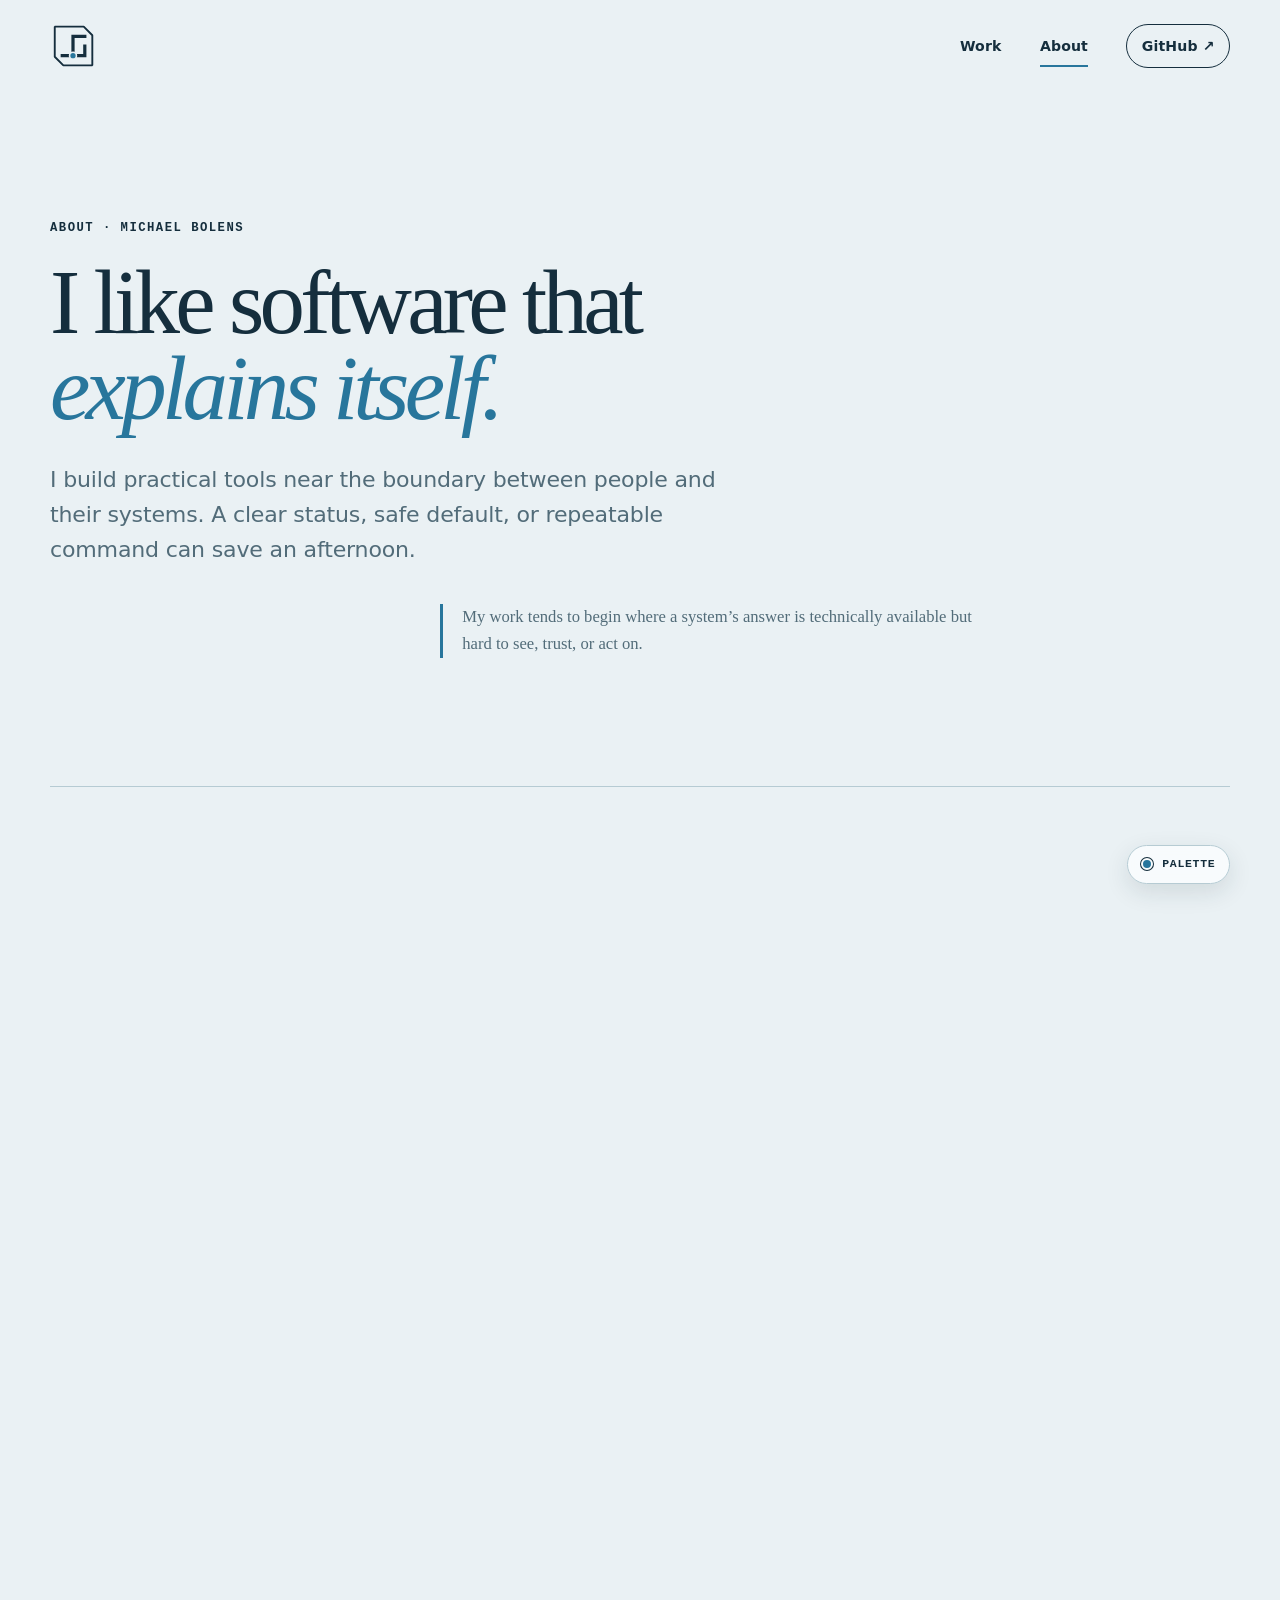
==== commit 2d7afb40: "feat(theme): adopt glacier palette" ====
--- a/about/index.html
+++ b/about/index.html
@@ -8,7 +8,7 @@
   <meta property="og:type" content="website"><meta property="og:url" content="https://bolens.github.io/about/">
   <meta property="og:image" content="https://bolens.github.io/assets/social-card.png"><meta property="og:image:alt" content="Michael Bolens, systems builder. Practical tools, close to the system.">
   <meta name="twitter:card" content="summary_large_image"><meta name="twitter:image" content="https://bolens.github.io/assets/social-card.png">
-  <meta name="theme-color" content="#edf4f3" media="(prefers-color-scheme: light)"><meta name="theme-color" content="#102322" media="(prefers-color-scheme: dark)"><title>About | Michael Bolens</title>
+  <meta name="theme-color" content="#eaf1f4" media="(prefers-color-scheme: light)"><meta name="theme-color" content="#10232f" media="(prefers-color-scheme: dark)"><title>About | Michael Bolens</title>
   <link rel="canonical" href="https://bolens.github.io/about/"><link rel="icon" href="../assets/favicon.svg" type="image/svg+xml"><script src="/assets/theme-picker.js"></script><link rel="stylesheet" href="../assets/site.css">
 </head>
 <body>
--- a/assets/site.css
+++ b/assets/site.css
@@ -1,17 +1,32 @@
 :root {
-  --paper: #edf4f3; --snow: #fbfdfb; --ink: #142c2b; --muted: #536765;
-  --copper: #b64c32; --lichen: #8aa37b; --line: #b9c9c6;
+  --paper: #eaf1f4; --snow: #f9fcfd; --ink: #152e3d; --muted: #526c79;
+  --copper: #28769c; --lichen: #5f887d; --line: #b6cbd3;
   --serif: Charter, 'Bitstream Charter', 'Iowan Old Style', 'Palatino Linotype', Georgia, serif;
   --sans: 'Avenir Next', Avenir, 'Segoe UI Variable', 'Segoe UI', ui-sans-serif, system-ui, -apple-system, sans-serif;
   --mono: 'IBM Plex Mono', 'SFMono-Regular', Consolas, 'Liberation Mono', ui-monospace, monospace;
   --wrap: min(1180px, calc(100vw - 40px));
-}
+  --scene-sky:#d9eef4;--scene-sky-edge:#77a8b8;--scene-celestial:#e4b95f;
+}
+:root[data-palette="alpine"] { --paper:#edf4f3;--snow:#fbfdfb;--ink:#142c2b;--muted:#536765;--copper:#b64c32;--lichen:#8aa37b;--line:#b9c9c6; }
+:root[data-palette="desert"] { --paper:#f3ead8;--snow:#fffaf0;--ink:#302820;--muted:#6d5e4e;--copper:#b4492f;--lichen:#708154;--line:#cdbda5; }
+:root[data-palette="glacier"] { --paper:#eaf1f4;--snow:#f9fcfd;--ink:#152e3d;--muted:#526c79;--copper:#28769c;--lichen:#5f887d;--line:#b6cbd3; }
+:root[data-palette="signal"] { --paper:#f0edf5;--snow:#fcfaff;--ink:#2b233b;--muted:#685e78;--copper:#7550a4;--lichen:#3f8172;--line:#c9bfd6; }
 * { box-sizing: border-box; }
 html { scroll-behavior: smooth; background: var(--paper); }
 body { margin: 0; color: var(--ink); background: var(--paper); font: 400 clamp(1rem,.97rem + .12vw,1.06rem)/1.62 var(--sans); font-kerning: normal; font-optical-sizing: auto; font-variant-ligatures: common-ligatures contextual; text-rendering: optimizeLegibility; }
 main:focus { outline: 0; }
 a { color: inherit; text-decoration-thickness: .08em; text-underline-offset: .18em; }
 svg { display: block; max-width: 100%; }
+.palette-picker { position: fixed; z-index: 30; right: max(1rem,calc((100vw - 1180px)/2)); bottom: 1rem; color: var(--ink); font: 700 .72rem/1.3 var(--mono); letter-spacing: .06em; text-transform: uppercase; }
+.palette-picker summary { display: flex; align-items: center; gap: .55rem; padding: .7rem .85rem; border: 1px solid var(--line); border-radius: 999px; background: color-mix(in srgb,var(--snow) 92%,transparent); box-shadow: 0 8px 24px color-mix(in srgb,var(--ink) 12%,transparent); cursor: pointer; list-style: none; backdrop-filter: blur(10px); }
+.palette-picker summary::-webkit-details-marker { display: none; }.palette-picker summary:focus-visible { outline: 3px solid var(--copper); outline-offset: 3px; }
+.palette-current { width: .75rem; aspect-ratio: 1; border: 2px solid var(--snow); border-radius: 50%; background: var(--copper); box-shadow: 0 0 0 1px var(--ink); }
+.palette-picker fieldset { position: absolute; right: 0; bottom: calc(100% + .6rem); width: max-content; min-width: 12.5rem; margin: 0; padding: .55rem; border: 1px solid var(--line); border-radius: 4px; background: var(--snow); box-shadow: 0 18px 45px color-mix(in srgb,var(--ink) 16%,transparent); }
+.palette-picker .theme-options { right: calc(100% + .6rem); min-width: 8rem; }
+.palette-picker legend { position: absolute; width: 1px; height: 1px; overflow: hidden; clip-path: inset(50%); white-space: nowrap; }
+.palette-picker label { display: grid; grid-template-columns: auto 2.6rem 1fr; align-items: center; gap: .65rem; padding: .65rem .55rem; border-radius: 2px; cursor: pointer; }.palette-picker label:hover { background: var(--paper); }.palette-picker input { margin: 0; accent-color: var(--copper); }
+.palette-swatches { display: flex; overflow: hidden; height: 1rem; border: 1px solid color-mix(in srgb,var(--ink) 25%,transparent); border-radius: 999px; }.palette-swatches i { flex: 1; background: var(--option-paper); }.palette-swatches i:nth-child(2) { background: var(--option-ink); }.palette-swatches i:nth-child(3) { background: var(--option-accent); }
+[data-palette-option="alpine"] { --option-paper:#edf4f3;--option-ink:#142c2b;--option-accent:#b64c32; }[data-palette-option="desert"] { --option-paper:#f3ead8;--option-ink:#302820;--option-accent:#b4492f; }[data-palette-option="glacier"] { --option-paper:#eaf1f4;--option-ink:#152e3d;--option-accent:#28769c; }[data-palette-option="signal"] { --option-paper:#f0edf5;--option-ink:#2b233b;--option-accent:#7550a4; }
 .wrap { width: var(--wrap); margin-inline: auto; }
 .skip-link { position: fixed; z-index: 20; top: 8px; left: 8px; padding: .7rem 1rem; background: var(--ink); color: var(--snow); transform: translateY(-150%); }
 .skip-link:focus { transform: none; }
@@ -72,19 +87,26 @@
 .project-featured { grid-column: 1 / -1; }
 .project-link { height: 100%; display: grid; grid-template-rows: auto 1fr; overflow: clip; border: 1px solid var(--line); border-radius: 3px; background: var(--snow); text-decoration: none; transition: transform .28s ease, box-shadow .28s ease; }
 .project-link:hover { transform: translateY(-5px); box-shadow: 0 20px 45px rgba(20,44,43,.11); }
-.project-visual { background: #dbe8e5; overflow: hidden; }
+.project-visual { background: color-mix(in srgb,var(--paper) 78%,var(--lichen)); overflow: hidden; }
 .project-featured .project-visual { aspect-ratio: 2.45 / 1; }
 .project:not(.project-featured) .project-visual { aspect-ratio: 1.55 / 1; }
 .project-visual svg { width: 100%; height: 100%; }
 .project-visual text { fill: var(--muted); font: 700 11px var(--mono); letter-spacing: 1.4px; }
-.visual-ddns .ddns-routes path { fill: none; stroke: #94aaa6; stroke-width: 2; stroke-dasharray: 6 9; }
-.visual-ddns .ddns-endpoints circle { fill: var(--paper); stroke: var(--ink); stroke-width: 4; }
-.visual-ddns .ddns-packets circle { fill: var(--copper); stroke: var(--paper); stroke-width: 3; }
-.visual-ddns rect { fill: var(--ink); }.visual-ddns > svg > path { stroke: var(--paper); stroke-width: 8; stroke-linecap: round; }
-.visual-shield .shield { fill: var(--ink); }.visual-shield .scan { stroke: var(--copper); stroke-width: 4; animation: scan 2.8s ease-in-out infinite; }.visual-shield .check { fill: none; stroke: var(--paper); stroke-width: 12; stroke-linecap: round; stroke-linejoin: round; }
-@keyframes scan { 0%,100% { transform: translateY(-35px); opacity: .45; } 50% { transform: translateY(45px); opacity: 1; }}
-.visual-devices rect { fill: var(--ink); }.device-lines path { stroke: #76908b; stroke-width: 4; stroke-linecap: round; }.toggles circle { fill: var(--copper); animation: toggle 3.6s steps(1) infinite; }.toggles circle:nth-child(2){animation-delay: .8s}.toggles circle:nth-child(3){animation-delay:1.6s}
-@keyframes toggle { 50% { fill: var(--lichen); transform: translateX(35px); }}
+.card-grid { fill: none; stroke: color-mix(in srgb,var(--ink) 12%,transparent); stroke-width: 1; }
+.visual-ddns .ddns-routes path { fill: none; stroke: #789b9a; stroke-width: 2.5; stroke-dasharray: 6 9; }
+.visual-ddns .ddns-endpoints > g > circle:first-child { fill: var(--paper); stroke: var(--ink); stroke-width: 4; }
+.visual-ddns .endpoint-core { fill: var(--lichen); stroke: var(--paper); stroke-width: 2; transform-box: fill-box; transform-origin: center; animation: endpoint-pulse 2.4s ease-in-out infinite; }
+.visual-ddns .ddns-endpoints > g:nth-child(2) .endpoint-core { animation-delay: -.8s; }.visual-ddns .ddns-endpoints > g:nth-child(3) .endpoint-core { animation-delay: -1.6s; }
+.visual-ddns .ddns-packets circle { fill: #ef795c; stroke: #f7d7a2; stroke-width: 3; }
+.ddns-server rect { fill: var(--ink); stroke: #789b9a; stroke-width: 2; }.ddns-server .server-top { stroke: #789b9a; stroke-width: 2; }.ddns-server > circle:not(.server-status) { fill: #ef795c; }.ddns-server > circle:nth-of-type(2) { fill: #f1c46c; }.ddns-server .server-lines { fill: none; stroke: var(--paper); stroke-width: 7; stroke-linecap: round; }.ddns-server .server-status { fill: #79c99e; animation: status-blink 1.8s ease-in-out infinite; }
+@keyframes endpoint-pulse { 50% { fill: #ef795c; scale: 1.35; } }
+@keyframes status-blink { 50% { opacity: .35; } }
+.visual-shield .shield { fill: var(--ink); }.visual-shield .shield-inset { fill: none; stroke: #789b9a; stroke-width: 2; stroke-dasharray: 5 7; }.visual-shield .scan { stroke: #ef795c; stroke-width: 5; stroke-linecap: round; filter: drop-shadow(0 0 5px rgba(239,121,92,.45)); animation: scan 2.8s ease-in-out infinite; }.visual-shield .check { fill: none; stroke: var(--paper); stroke-width: 12; stroke-linecap: round; stroke-linejoin: round; stroke-dasharray: 1; stroke-dashoffset: 1; animation: check-draw 2.8s ease-out infinite; }.evidence-dots circle { fill: #f1c46c; stroke: var(--ink); stroke-width: 3; transform-box: fill-box; transform-origin: center; animation: evidence-read 2.8s ease-in-out infinite; }.evidence-dots circle:nth-child(2) { animation-delay: -.9s; }.evidence-dots circle:nth-child(3) { animation-delay: -1.8s; }
+@keyframes scan { 0%,100% { translate: 0 -35px; opacity: .45; } 50% { translate: 0 45px; opacity: 1; }}
+@keyframes check-draw { 0%,48% { stroke-dashoffset: 1; } 72%,100% { stroke-dashoffset: 0; } }
+@keyframes evidence-read { 50% { fill: #ef795c; scale: 1.35; } }
+.visual-devices .device-panel { fill: var(--ink); stroke: #789b9a; stroke-width: 2; }.device-header { stroke: #789b9a; stroke-width: 2; }.window-dots circle { fill: #ef795c; }.window-dots circle:nth-child(2) { fill: #f1c46c; }.window-dots circle:nth-child(3) { fill: #79c99e; }.device-icons { fill: none; stroke: #a8c49a; stroke-width: 3; stroke-linecap: round; stroke-linejoin: round; }.device-labels path { stroke: var(--paper); stroke-width: 5; stroke-linecap: round; opacity: .75; }.toggle-tracks rect { fill: #35504d; }.toggles circle { fill: #ef795c; transform-box: fill-box; transform-origin: center; animation: toggle 3.6s steps(1,end) infinite; }.toggles circle:nth-child(2){animation-delay:-1.2s}.toggles circle:nth-child(3){animation-delay:-2.4s}
+@keyframes toggle { 50% { fill: #79c99e; translate: 28px 0; }}
 .project-copy { padding: clamp(1.4rem, 3vw, 2.4rem); }
 .project-meta { margin: 0 0 1rem; color: var(--muted); font: 700 .75rem/1.4 var(--mono); letter-spacing: .08em; text-transform: uppercase; }
 .project h3 { display: flex; justify-content: space-between; gap: 1rem; margin: 0; font: 400 clamp(1.8rem,3.6vw,3.1rem)/1.08 var(--serif); letter-spacing: -.032em; }
@@ -114,12 +136,15 @@
 .hobby-route li:nth-child(even) { translate: 0 1.6rem; }
 .hobby-route li svg { width: clamp(3.3rem,5.5vw,4.25rem); padding: .65rem; overflow: visible; border: 1px solid var(--line); border-radius: 50%; background: var(--paper); fill: none; stroke: currentColor; stroke-width: 1.7; stroke-linecap: round; stroke-linejoin: round; }
 .camp-star { transform-box: fill-box; transform-origin: center; animation: hobby-twinkle 3.6s ease-in-out infinite; }
+.scene-night-only,.hike-aurora,.hike-moon,.moon-crater,.hike-stars,.camp-moon,.camp-sky-stars,.camp-star { visibility:hidden; }.scene-day-only { visibility:visible; }.hike-day-sun { fill:transparent;animation:hobby-rise 4s ease-in-out infinite,hike-day-sun-color 24s linear infinite; }.camp-day-sun { fill:transparent;animation:hobby-rise 4s ease-in-out infinite,camp-day-sun-color 24s linear infinite; }
 .hike-night-sky { fill: var(--paper); stroke: currentColor; animation: alpine-sky-color 24s linear infinite; }.hike-aurora { fill: none; opacity: .7; stroke-width: 2.4; animation: alpine-aurora 5.5s ease-in-out infinite alternate,alpine-aurora-color 24s linear infinite; }.aurora-one { --aurora-active:#62d6b3; }.aurora-two { --aurora-active:#a989d9; animation-delay:-2.1s,0s; }.hike-moon { fill: var(--paper); stroke: currentColor; animation: alpine-moon-color 24s linear infinite; }.moon-crater,.hike-stars { stroke: currentColor; animation: alpine-stars 3.8s ease-in-out infinite,alpine-star-color 24s linear infinite; }.hike-snow { fill: var(--paper); stroke: currentColor; animation: alpine-snow-color 24s linear infinite; }.hike-pines { animation: color-pines 24s linear infinite; }
 .bike-wheel, .bike-crank { transform-box: view-box; animation: hobby-pedal 5s linear infinite; }.bike-wheel-rear { transform-origin: 12px 34px; }.bike-wheel-front { transform-origin: 37px 34px; }.bike-crank { transform-origin: 25px 34px; animation-duration: 2.5s; }
 .beer-foam,.beer-bubbles { opacity:0;animation:beer-content-visibility 24s linear infinite; }.beer-foam { animation:beer-content-visibility 24s linear infinite,beer-foam-color 24s linear infinite; }.beer-bubble { transform-box: fill-box; transform-origin: center; animation: hobby-bubble 3.2s ease-in infinite; }.bubble-two { animation-delay: 1.4s; }
 @keyframes hobby-twinkle { 0%,100% { opacity: .45; scale: .78; } 50% { opacity: 1; scale: 1.12; } }
 @keyframes hobby-rise { 0%,100% { translate: 0 1px; rotate: -4deg; } 50% { translate: 0 -2px; rotate: 4deg; } }
 @keyframes hobby-pedal { to { rotate: 360deg; } }
+@keyframes hike-day-sun-color { 0%,9%,100% { fill:transparent;stroke:currentColor; } 2%,7% { fill:var(--scene-celestial);stroke:var(--scene-celestial); } }
+@keyframes camp-day-sun-color { 0%,8%,28%,100% { fill:transparent;stroke:currentColor; } 11%,25% { fill:var(--scene-celestial);stroke:var(--scene-celestial); } }
 @keyframes traveler-disc-form { 0%,4%,40%,49%,69.3%,89.5% { opacity:1;scale:1;rotate:0deg; } 6%,38% { opacity:0;scale:1;rotate:0deg; } 49.6%,68.7% { opacity:0;scale:.7 .45;rotate:-8deg; } 91%,100% { opacity:0;scale:1;rotate:0deg; } }
 @keyframes traveler-ufo-form { 0%,4%,40%,100% { opacity: 0; } 6%,38% { opacity: 1; } }
 @keyframes traveler-ufo-lights { 0%,100% { opacity:.45; } 50% { opacity:1; } }
@@ -164,22 +189,22 @@
 .hobby-cycling > svg { animation: station-bike-visibility 24s linear infinite; }
 @keyframes color-lichen { 0%,9%,100% { stroke: currentColor; } 2%,7% { stroke: #a8c49a; } } @keyframes color-sun { 0%,9%,100% { stroke: currentColor; } 2%,7% { stroke: #e4b95f; } }
 @keyframes color-pines { 0%,9%,100% { stroke:currentColor; } 2%,7% { stroke:#75a77b; } } @keyframes alpine-stars { 0%,100% { opacity:.38; } 50% { opacity:1; } } @keyframes alpine-aurora { from { opacity:.48;translate:0 1px; } to { opacity:.88;translate:0 -1px; } }
-@keyframes alpine-sky-color { 0%,9%,100% { fill:var(--paper);stroke:currentColor; } 2%,7% { fill:#101936;stroke:#496a82; } } @keyframes alpine-aurora-color { 0%,9%,100% { stroke:currentColor; } 2%,7% { stroke:var(--aurora-active); } } @keyframes alpine-moon-color { 0%,9%,100% { fill:var(--paper);stroke:currentColor; } 2%,7% { fill:#f4e7b2;stroke:#f4e7b2; } } @keyframes alpine-star-color { 0%,9%,100% { stroke:currentColor; } 2%,7% { stroke:#f4e7b2; } } @keyframes alpine-snow-color { 0%,9%,100% { fill:var(--paper);stroke:currentColor; } 2%,7% { fill:#eaf3ef;stroke:#eaf3ef; } }
+@keyframes alpine-sky-color { 0%,9%,100% { fill:var(--paper);stroke:currentColor; } 2%,7% { fill:var(--scene-sky);stroke:var(--scene-sky-edge); } } @keyframes alpine-aurora-color { 0%,9%,100% { stroke:currentColor; } 2%,7% { stroke:var(--aurora-active); } } @keyframes alpine-moon-color { 0%,9%,100% { fill:var(--paper);stroke:currentColor; } 2%,7% { fill:var(--scene-celestial);stroke:var(--scene-celestial); } } @keyframes alpine-star-color { 0%,9%,100% { stroke:currentColor; } 2%,7% { stroke:var(--scene-celestial); } } @keyframes alpine-snow-color { 0%,9%,100% { fill:var(--paper);stroke:currentColor; } 2%,7% { fill:#eaf3ef;stroke:#eaf3ef; } }
 @keyframes color-tent { 0%,8%,28%,100% { stroke: currentColor; } 11%,25% { stroke: #ef795c; } } @keyframes color-tree { 0%,8%,28%,100% { stroke: currentColor; } 11%,25% { stroke: #75a77b; } } @keyframes color-star { 0%,8%,28%,100% { stroke: currentColor; } 11%,25% { stroke: #e4b95f; } }
 @keyframes color-tent-fill { 0%,8%,28%,100% { fill:transparent; } 11%,25% { fill:#6f3f36; } } @keyframes color-camp-details { 0%,8%,28%,100% { stroke:currentColor; } 11%,25% { stroke:#f1c46c; } } @keyframes color-lantern { 0%,8%,28%,100% { stroke:currentColor;fill:transparent; } 11%,25% { stroke:#f1c46c;fill:#ef795c; } }
-@keyframes camp-sky-color { 0%,8%,28%,100% { fill:var(--paper);stroke:currentColor; } 11%,25% { fill:#101936;stroke:#496a82; } } @keyframes camp-moon-color { 0%,8%,28%,100% { fill:transparent;stroke:currentColor; } 11%,25% { fill:#f4e7b2;stroke:#f4e7b2; } } @keyframes camp-stars-color { 0%,8%,28%,100% { stroke:currentColor; } 11%,25% { stroke:#f4e7b2; } } @keyframes camp-ground-color { 0%,8%,28%,100% { stroke:currentColor; } 11%,25% { stroke:#75a77b; } } @keyframes camp-fire-color { 0%,8%,28%,100% { stroke:currentColor; } 11%,25% { stroke:#ef795c; } }
+@keyframes camp-sky-color { 0%,8%,28%,100% { fill:var(--paper);stroke:currentColor; } 11%,25% { fill:var(--scene-sky);stroke:var(--scene-sky-edge); } } @keyframes camp-moon-color { 0%,8%,28%,100% { fill:transparent;stroke:currentColor; } 11%,25% { fill:var(--scene-celestial);stroke:var(--scene-celestial); } } @keyframes camp-stars-color { 0%,8%,28%,100% { stroke:currentColor; } 11%,25% { stroke:var(--scene-celestial); } } @keyframes camp-ground-color { 0%,8%,28%,100% { stroke:currentColor; } 11%,25% { stroke:#75a77b; } } @keyframes camp-fire-color { 0%,8%,28%,100% { stroke:currentColor; } 11%,25% { stroke:#ef795c; } }
 @keyframes color-bike-frame { 0%,23%,39%,100% { stroke:currentColor; } 26%,36% { stroke:#ef795c; } } @keyframes color-bike-tires { 0%,23%,39%,100% { stroke:currentColor; } 26%,36% { stroke:#273d42; } } @keyframes color-bike-details { 0%,23%,39%,100% { stroke:currentColor; } 26%,36% { stroke:#75a77b; } } @keyframes color-bike-spokes { 0%,23%,39%,100% { stroke:currentColor; } 26%,36% { stroke:#9ec8ca; } } @keyframes color-bike-crank { 0%,23%,39%,100% { stroke:currentColor; } 26%,36% { stroke:#f1c46c; } }
-@keyframes cycle-sky-color { 0%,23%,39%,100% { fill:var(--paper);stroke:currentColor; } 26%,36% { fill:#17333b;stroke:#496a82; } } @keyframes cycle-sun-color { 0%,23%,39%,100% { fill:transparent;stroke:currentColor; } 26%,36% { fill:#f1c46c;stroke:#f1c46c; } } @keyframes cycle-cloud-color { 0%,23%,39%,100% { stroke:currentColor; } 26%,36% { stroke:#9ec8ca; } } @keyframes cycle-land-color { 0%,23%,39%,100% { stroke:currentColor; } 26%,36% { stroke:#75a77b; } }
+@keyframes cycle-sky-color { 0%,23%,39%,100% { fill:var(--paper);stroke:currentColor; } 26%,36% { fill:var(--scene-sky);stroke:var(--scene-sky-edge); } } @keyframes cycle-sun-color { 0%,23%,39%,100% { fill:transparent;stroke:currentColor; } 26%,36% { fill:var(--scene-celestial);stroke:var(--scene-celestial); } } @keyframes cycle-cloud-color { 0%,23%,39%,100% { stroke:currentColor; } 26%,36% { stroke:#9ec8ca; } } @keyframes cycle-land-color { 0%,23%,39%,100% { stroke:currentColor; } 26%,36% { stroke:#75a77b; } }
 @keyframes color-glass { 0%,46%,71%,100% { stroke:currentColor; } 50%,68% { stroke:#9ec8ca; } } @keyframes color-glass-base { 0%,46%,71%,100% { stroke:currentColor; } 50%,68% { stroke:#a989d9; } }
 @keyframes color-tap-head { 0%,46%,71%,100% { fill:var(--copper);stroke:var(--paper); } 50%,68% { fill:#38565d;stroke:#f1c46c; } }
 @keyframes beer-liquid-color { 0%,46%,71%,100% { fill:currentColor; } 50%,68% { fill:#c97b24; } } @keyframes beer-foam-color { 0%,46%,71%,100% { fill:currentColor;stroke:currentColor; } 50%,68% { fill:#f3d9a2;stroke:#f3d9a2; } }
 @keyframes route-tree-color { 0%,9%,30%,100% { stroke:var(--ink); } 11%,28% { stroke:#75a77b; } }
 @keyframes color-flag { 0%,79%,100% { stroke:currentColor; } 84%,97% { stroke:#e4b95f; } } @keyframes color-basket { 0%,79%,100% { stroke:currentColor; } 84%,97% { stroke:#ef795c; } }
-@keyframes disc-sky-color { 0%,79%,100% { fill:var(--paper);stroke:currentColor; } 84%,97% { fill:#213943;stroke:#496a82; } } @keyframes disc-sun-color { 0%,79%,100% { fill:transparent;stroke:currentColor; } 84%,97% { fill:#f1c46c;stroke:#f1c46c; } } @keyframes disc-cloud-color { 0%,79%,100% { stroke:currentColor; } 84%,97% { stroke:#9ec8ca; } } @keyframes disc-course-color { 0%,79%,100% { stroke:currentColor; } 84%,97% { stroke:#75a77b; } } @keyframes disc-arc-color { 0%,79%,100% { stroke:currentColor; } 84%,97% { stroke:#a989d9; } }
+@keyframes disc-sky-color { 0%,79%,100% { fill:var(--paper);stroke:currentColor; } 84%,97% { fill:var(--scene-sky);stroke:var(--scene-sky-edge); } } @keyframes disc-sun-color { 0%,79%,100% { fill:transparent;stroke:currentColor; } 84%,97% { fill:var(--scene-celestial);stroke:var(--scene-celestial); } } @keyframes disc-cloud-color { 0%,79%,100% { stroke:currentColor; } 84%,97% { stroke:#9ec8ca; } } @keyframes disc-course-color { 0%,79%,100% { stroke:currentColor; } 84%,97% { stroke:#75a77b; } } @keyframes disc-arc-color { 0%,79%,100% { stroke:currentColor; } 84%,97% { stroke:#a989d9; } }
 @keyframes basket-disc-catch { 0%,89.5% { opacity:0; } 91%,99.9% { opacity:1; } 100% { opacity:0; } }
 @keyframes hobby-bubble { 0% { opacity: 0; translate: 0 4px; } 35% { opacity: 1; } 100% { opacity: 0; translate: 0 -8px; } }
 .site-footer { display: flex; justify-content: space-between; gap: 2rem; padding-block: 2rem; border-top: 1px solid var(--ink); font-size: .76rem; font-weight: 700; view-transition-name: site-footer; }.site-footer p { margin: 0; }.site-footer a { text-underline-offset: .25rem; }
-.inner-page { padding-block: clamp(5rem, 10vw, 9rem); }.page-intro { max-width: 950px; }.page-intro .lede { max-width: 43rem; }.about-grid { display: grid; grid-template-columns: .8fr 1.4fr; gap: clamp(3rem, 8vw, 8rem); margin-top: 8rem; padding-top: 4rem; border-top: 1px solid var(--line); }.prose h3 { margin: 0 0 .7rem; font: 400 clamp(1.65rem,2vw,1.9rem)/1.12 var(--serif); letter-spacing: -.018em; }.prose p { max-width: 65ch; margin: 0 0 3rem; color: var(--muted); font-size: clamp(1.03rem,.98rem + .2vw,1.1rem); line-height: 1.68; }.availability { margin-top: 5rem; padding: clamp(2rem, 6vw, 5rem); background: var(--ink); color: var(--snow); }.availability h2 { max-width: 800px; }.availability .button { margin-top: 2.5rem; border-color: var(--snow); background: var(--snow); color: var(--ink); }.availability .button:hover { color: var(--snow); background: var(--copper); border-color: var(--copper); }
+.inner-page { padding-block: clamp(5rem, 10vw, 9rem); }.page-intro { max-width: 950px; }.page-intro .lede { max-width: 43rem; }.about-intro-note { max-width: 35rem; margin: 2.3rem 0 0 auto; padding-left: 1.2rem; border-left: 3px solid var(--copper); color: var(--muted); font: 400 clamp(1rem,1.3vw,1.12rem)/1.6 var(--serif); }.about-grid { display: grid; grid-template-columns: .8fr 1.4fr; gap: clamp(3rem, 8vw, 8rem); margin-top: 8rem; padding-top: 4rem; border-top: 1px solid var(--line); }.about-heading { position: sticky; top: 2rem; align-self: start; }.about-heading h2 { max-width: 10ch; }.about-story { min-width: 0; }.about-prologue { padding-bottom: 3.5rem; border-bottom: 1px solid var(--line); }.about-prologue p { max-width: 58ch; margin: 0 0 1.25rem; color: var(--muted); font-size: clamp(1.08rem,1.4vw,1.22rem); line-height: 1.65; }.about-prologue p:first-child { color: var(--ink); font-family: var(--serif); font-size: clamp(1.35rem,2vw,1.75rem); line-height: 1.45; }.about-principles { position: relative; }.about-principles::before { content: ''; position: absolute; top: 0; bottom: 0; left: 7px; width: 1px; background: var(--line); }.about-principles article { position: relative; padding: 2.7rem 0 2.7rem 3rem; border-bottom: 1px solid var(--line); }.about-principles article::before { content: ''; position: absolute; z-index: 1; top: 3rem; left: 0; width: 15px; aspect-ratio: 1; border: 3px solid var(--paper); border-radius: 50%; background: var(--copper); box-shadow: 0 0 0 1px var(--copper); }.about-principles .eyebrow { margin-bottom: .55rem; color: var(--copper); }.about-principles h3 { margin: 0; font: 400 clamp(1.6rem,2.4vw,2.15rem)/1.1 var(--serif); letter-spacing: -.025em; }.about-principles article > p:last-child { max-width: 58ch; margin: .8rem 0 0; color: var(--muted); line-height: 1.65; }.about-field-notes { display: grid; grid-template-columns: .8fr 1.4fr; gap: clamp(3rem,8vw,8rem); padding-block: clamp(5rem,9vw,8rem); border-bottom: 1px solid var(--line); }.about-field-notes h2 { max-width: 10ch; margin: 0; font: 400 clamp(2.2rem,4.2vw,4rem)/1.02 var(--serif); letter-spacing: -.04em; }.about-field-notes dl { margin: 0; }.about-field-notes dl div { display: grid; grid-template-columns: minmax(8rem,.55fr) 1fr; gap: 1.5rem; padding: 1.35rem 0; border-bottom: 1px solid var(--line); }.about-field-notes dt { color: var(--copper); font: 700 .72rem/1.4 var(--mono); letter-spacing: .09em; text-transform: uppercase; }.about-field-notes dd { margin: 0; color: var(--muted); line-height: 1.6; }.prose h3 { margin: 0 0 .7rem; font: 400 clamp(1.65rem,2vw,1.9rem)/1.12 var(--serif); letter-spacing: -.018em; }.prose p { max-width: 65ch; margin: 0 0 3rem; color: var(--muted); font-size: clamp(1.03rem,.98rem + .2vw,1.1rem); line-height: 1.68; }.availability { margin-top: 5rem; padding: clamp(2rem, 6vw, 5rem); background: var(--ink); color: var(--snow); }.availability h2 { max-width: 800px; }.availability .button { margin-top: 2.5rem; border-color: var(--snow); background: var(--snow); color: var(--ink); }.availability .button:hover { color: var(--snow); background: var(--copper); border-color: var(--copper); }
 .index-list { margin-top: 7rem; border-top: 1px solid var(--ink); }.index-list a { display: grid; grid-template-columns: 1fr auto 2rem; gap: 2rem; align-items: center; padding: 1.8rem .5rem; border-bottom: 1px solid var(--line); text-decoration: none; transition: padding .2s, background .2s; }.index-list a:hover { padding-inline: 1.2rem; background: var(--snow); }.index-list span { display: grid; gap: .35rem; }.index-list b { font: 400 clamp(1.4rem,3vw,2.25rem)/1.08 var(--serif); letter-spacing: -.025em; }.index-list small { color: var(--muted); font-size: .84rem; line-height: 1.45; }.index-list i { color: var(--muted); font: normal 700 .73rem/1.4 var(--mono); letter-spacing: .07em; text-transform: uppercase; }.index-list strong { font-size: 1.3rem; }
 .case-page { padding-block: 2.5rem clamp(6rem, 11vw, 10rem); }
 .breadcrumb { justify-content: flex-start; gap: .7rem; color: var(--muted); font: 700 .75rem/1.4 var(--mono); text-transform: uppercase; letter-spacing: .08em; }
@@ -191,15 +216,19 @@
 .case-intro h1 { view-transition-name: case-title; }
 .case-intro .lede { max-width: 760px; }
 .case-intro .lede { view-transition-name: case-lede; }
+.case-thesis { display: grid; grid-template-columns: minmax(8rem,.35fr) 1fr; gap: clamp(1rem,3vw,2.5rem); max-width: 52rem; margin: 2rem 0 0; padding: 1.15rem 0; border-block: 1px solid var(--line); color: var(--ink); font: 400 clamp(1.05rem,1.2vw,1.18rem)/1.55 var(--serif); }
+.case-thesis span { padding-top: .2rem; color: var(--copper); font: 700 .7rem/1.4 var(--mono); letter-spacing: .1em; text-transform: uppercase; }
 .case-facts { display: grid; grid-template-columns: repeat(3, 1fr); gap: 1px; margin: 4rem 0 0; border-block: 1px solid var(--line); }
 .case-facts { view-transition-name: case-facts; }
 .case-facts div { padding: 1.25rem 1rem 1.25rem 0; }
 .case-facts dt, .case-next > span { margin-bottom: .45rem; color: var(--muted); font: 700 .75rem/1.4 var(--mono); text-transform: uppercase; letter-spacing: .08em; }
 .case-facts dd { margin: 0; font-size: .95rem; }.case-facts a { text-underline-offset: .25rem; }
-.case-route { position: sticky; z-index: 5; top: 0; margin: 0; padding-block: .35rem .75rem; border-bottom: 1px solid var(--line); background: color-mix(in srgb,var(--paper) 94%,transparent); box-shadow: 0 10px 24px color-mix(in srgb,var(--ink) 7%,transparent); backdrop-filter: blur(10px); }
+.case-route { --case-progress: 0; position: sticky; z-index: 5; top: 0; margin: 0; padding-block: .35rem .75rem; border-bottom: 1px solid var(--line); background: color-mix(in srgb,var(--paper) 94%,transparent); box-shadow: 0 10px 24px color-mix(in srgb,var(--ink) 7%,transparent); backdrop-filter: blur(10px); }
 .case-route { view-transition-name: case-route; }
 .case-route svg { width: 100%; height: clamp(7rem,14vw,10rem); overflow: visible; }
-.case-route-line { fill: none; stroke: var(--copper); stroke-width: 4; stroke-linecap: round; stroke-dasharray: 1; stroke-dashoffset: 1; animation: case-route-draw 1.35s .15s cubic-bezier(.65,0,.25,1) forwards; }
+.case-route-line,.case-route-progress { fill: none; stroke-linecap: round; }
+.case-route-line { stroke: var(--line); stroke-width: 4; }
+.case-route-progress { stroke: var(--copper); stroke-width: 5; stroke-dasharray: 1; stroke-dashoffset: calc(1 - var(--case-progress)); transition: stroke-dashoffset .55s cubic-bezier(.16,1,.3,1); }
 .case-route circle { fill: var(--paper); stroke: var(--ink); stroke-width: 3; }
 .case-route text { fill: var(--ink); font: 700 12px var(--mono); letter-spacing: 1.5px; }
 .case-route circle,.case-route text { transform-box: fill-box; transform-origin: center; }
@@ -211,12 +240,15 @@
 .case-route a:nth-of-type(4) circle,.case-route a:nth-of-type(4) text { animation-delay: 1.16s; }
 .case-route a:hover circle,.case-route a:focus circle,.case-route a[aria-current] circle { fill: var(--copper); stroke: var(--copper); scale: 1.16; }
 .case-route a:hover text,.case-route a:focus text,.case-route a[aria-current] text { fill: var(--copper); }
+.case-route a[data-visited] circle { stroke: var(--copper); }
 .case-route a:focus-visible circle { stroke: var(--ink); stroke-width: 7; }
+.case-story { counter-reset: case-chapter; }
 .case-story section { position: relative; scroll-margin-top: clamp(8.5rem,16vw,12rem); }
 .case-story section::before { content: ''; position: absolute; top: clamp(4rem,8vw,7rem); bottom: clamp(4rem,8vw,7rem); left: -14px; width: 4px; background: var(--copper); opacity: 0; transition: opacity .25s ease; }
 .case-story section.is-active::before { opacity: 1; }
 .case-story section.is-active > .eyebrow { color: var(--copper); }
-@keyframes case-route-draw { to { stroke-dashoffset: 0; } }
+.case-story > section { counter-increment: case-chapter; }
+.case-story > section > .eyebrow::before { content: "0" counter(case-chapter) " / 04"; display: block; margin-bottom: .55rem; color: var(--muted); letter-spacing: .08em; }
 @keyframes case-route-node { from { opacity: 0; scale: .72; } to { opacity: 1; scale: 1; } }
 .case-story > section { display: grid; grid-template-columns: .55fr 1.25fr 1.2fr; gap: clamp(2rem, 5vw, 5rem); padding-block: clamp(4rem, 8vw, 7rem); border-bottom: 1px solid var(--line); }
 .case-story h2 { margin: 0; font: 400 clamp(2rem,4vw,3.7rem)/1.06 var(--serif); letter-spacing: -.034em; }
@@ -257,28 +289,39 @@
   .hero { min-height: auto; grid-template-columns: 1fr; padding-block: 4.5rem 4rem; }.signal-map { margin-top: 2rem; }.signal-map figcaption { margin-top: -.5rem; }
   .principles { grid-template-columns: 1fr; gap: 1rem; }.principles ul { flex-direction: column; gap: .65rem; }
   .section-heading { grid-template-columns: 1fr; }.section-heading .eyebrow { margin-bottom: 0; }.project-list { grid-template-columns: 1fr; }.project-featured { grid-column: auto; }.project-featured .project-visual { aspect-ratio: 1.55 / 1; }
-  .toolbox, .hobbies, .about-grid { grid-template-columns: 1fr; }.toolbox { gap: 2rem; }.hobbies { gap: 2rem; }
+  .toolbox, .hobbies, .about-grid, .about-field-notes { grid-template-columns: 1fr; }.toolbox { gap: 2rem; }.hobbies { gap: 2rem; }.about-heading { position: static; }.about-heading h2,.about-field-notes h2 { max-width: 14ch; }.about-field-notes { gap: 2rem; }
   .hobbies-heading { display: grid; grid-template-columns: 1fr 2fr; gap: 1rem; align-items: start; }.hobbies-heading .eyebrow { margin: .3rem 0 0; }
   .hobby-trail,.hobby-flight-layer { top: 0; }.hobby-route ul { grid-template-columns: repeat(5,1fr); }.hobby-route li:nth-child(even) { translate: none; }
   .index-list a { grid-template-columns: 1fr 1.5rem; gap: 1rem; }.index-list i { grid-row: 2; }.index-list strong { grid-column: 2; grid-row: 1 / span 2; }
-  .case-facts { grid-template-columns: 1fr; }.case-facts div + div { border-top: 1px solid var(--line); }
+  .case-thesis { grid-template-columns: 1fr; gap: .45rem; }.case-facts { grid-template-columns: 1fr; }.case-facts div + div { border-top: 1px solid var(--line); }
   .case-story > section { grid-template-columns: 1fr; gap: 1.5rem; }.case-story > section .eyebrow { margin-bottom: 0; }.case-next { grid-template-columns: 1fr; gap: .8rem; }
 }
 @media (max-width: 430px) { .site-header nav a:first-child { display: none; } h1 { font-size: clamp(3.1rem, 16vw, 4.6rem); }.hero-actions { align-items: flex-start; flex-direction: column; }.signal-map { margin-inline: -8px; } }
 @media (prefers-reduced-motion: reduce) {
-  html { scroll-behavior: auto; }.hobby-traveler,.route-bigfoot,.route-bike,.ddns-packets { display: none; }.hobby-landed-disc { display: block; }.hobby-route li,.hobby-route li > svg,.hobby-thrower,.throwing-arm { animation: none; } *,*::before,*::after { animation-duration: .01ms !important; animation-iteration-count: 1 !important; transition-duration: .01ms !important; } ::view-transition-group(*),::view-transition-old(*),::view-transition-new(*) { animation-duration: .01ms !important; animation-delay: 0s !important; }
+  html { scroll-behavior: auto; }.hobby-traveler,.route-bigfoot,.route-bike,.ddns-packets { display: none; }.visual-shield .check { stroke-dashoffset: 0; }.hobby-landed-disc { display: block; }.hobby-route li,.hobby-route li > svg,.hobby-thrower,.throwing-arm { animation: none; } *,*::before,*::after { animation-duration: .01ms !important; animation-iteration-count: 1 !important; transition-duration: .01ms !important; } ::view-transition-group(*),::view-transition-old(*),::view-transition-new(*) { animation-duration: .01ms !important; animation-delay: 0s !important; }
 }
 @media (prefers-color-scheme: dark) {
-  :root { color-scheme: dark; --paper: #102322; --snow: #152b29; --ink: #eaf3ef; --muted: #b8c9c5; --copper: #ef795c; --lichen: #a8c49a; --line: #3b5652; }
-  .project-visual { background: #1d3734; }
+  :root { color-scheme: dark; --paper:#10232f;--snow:#152c39;--ink:#eaf6fa;--muted:#b5cbd4;--copper:#70bce2;--lichen:#83b7aa;--line:#385767;--scene-sky:#101936;--scene-sky-edge:#496a82;--scene-celestial:#f4e7b2; }
+  :root[data-palette="alpine"] { --paper:#102322;--snow:#152b29;--ink:#eaf3ef;--muted:#b8c9c5;--copper:#ef795c;--lichen:#a8c49a;--line:#3b5652; }
+  :root[data-palette="desert"] { --paper:#211914;--snow:#2c211a;--ink:#f7ead2;--muted:#cdbb9f;--copper:#ff7952;--lichen:#b3c578;--line:#5b4637; }
+  :root[data-palette="glacier"] { --paper:#10232f;--snow:#152c39;--ink:#eaf6fa;--muted:#b5cbd4;--copper:#70bce2;--lichen:#83b7aa;--line:#385767; }
+  :root[data-palette="signal"] { --paper:#1d1729;--snow:#271f36;--ink:#f3edfa;--muted:#c9bdd8;--copper:#c09aef;--lichen:#78c7ae;--line:#514165; }
+  .project-visual { background: color-mix(in srgb,var(--paper) 78%,var(--lichen)); }
   .visual-ddns .ddns-routes path { stroke: #68807c; }
-  .visual-ddns rect, .visual-shield .shield, .visual-devices rect { fill: #091817; }
+  .ddns-server rect, .visual-shield .shield, .visual-devices .device-panel { fill: #091817; }
   .map-node circle:first-child { filter: none; }
-}
+  .scene-night-only,.hike-aurora,.hike-moon,.moon-crater,.hike-stars,.camp-moon,.camp-sky-stars,.camp-star { visibility:visible; }.scene-day-only { visibility:hidden; }
+}
+:root[data-theme="day"] { --scene-sky:#d9eef4;--scene-sky-edge:#77a8b8;--scene-celestial:#e4b95f; }
+:root[data-theme="day"] .scene-night-only,:root[data-theme="day"] .hike-aurora,:root[data-theme="day"] .hike-moon,:root[data-theme="day"] .moon-crater,:root[data-theme="day"] .hike-stars,:root[data-theme="day"] .camp-moon,:root[data-theme="day"] .camp-sky-stars,:root[data-theme="day"] .camp-star { visibility:hidden; }
+:root[data-theme="day"] .scene-day-only { visibility:visible; }
+:root[data-theme="night"] { --scene-sky:#101936;--scene-sky-edge:#496a82;--scene-celestial:#f4e7b2; }
+:root[data-theme="night"] .scene-night-only,:root[data-theme="night"] .hike-aurora,:root[data-theme="night"] .hike-moon,:root[data-theme="night"] .moon-crater,:root[data-theme="night"] .hike-stars,:root[data-theme="night"] .camp-moon,:root[data-theme="night"] .camp-sky-stars,:root[data-theme="night"] .camp-star { visibility:visible; }
+:root[data-theme="night"] .scene-day-only { visibility:hidden; }
 @media (prefers-contrast: more) { :root { --muted: #2e4442; --line: #718784; } }
 @media (prefers-color-scheme: dark) and (prefers-contrast: more) { :root { --muted: #d4dedb; --line: #78908c; } }
 @media (forced-colors: active) {
-  :root { --paper: Canvas; --snow: Canvas; --ink: CanvasText; --muted: CanvasText; --copper: LinkText; --lichen: Highlight; --line: GrayText; }
+  :root,:root[data-palette] { --paper: Canvas; --snow: Canvas; --ink: CanvasText; --muted: CanvasText; --copper: LinkText; --lichen: Highlight; --line: GrayText; }
   .button, .nav-cta { forced-color-adjust: none; background: ButtonFace; color: ButtonText; border-color: ButtonText; }
   .signal-path, .case-route-line { stroke: LinkText; }.hobby-trail > path { stroke: GrayText; }.hobby-traveler,.hobby-landed-disc { fill: Highlight; }.traveler-ufo .ufo-beam { fill: Canvas; stroke: Highlight; }.map-node .pulse { display: none; }.project-visual { border: 1px solid CanvasText; background: Canvas; }
 }
@@ -290,18 +333,21 @@
 }
 
 /* 404 · cryptid night watch */
-.lost-page { --smoke-font:var(--serif); --smoke-weight:700; --smoke-size:148px; --smoke-tracking:-3px; min-height: 100svh; color: #edf5ef; background: #071522; }
-.lost-main { position: relative; min-height: 100svh; overflow: hidden; background: #071522; isolation: isolate; }
-.lost-copy { position: absolute; z-index: 3; top: clamp(1.5rem,5vw,4.5rem); left: max(1.25rem,calc((100vw - 1180px)/2)); width: min(35rem,calc(100vw - 2.5rem)); padding: clamp(1rem,2.2vw,1.7rem); border: 1px solid rgba(216,238,229,.22); border-radius: 3px; background: rgba(7,21,34,.76); box-shadow: 0 24px 70px rgba(0,0,0,.24); backdrop-filter: blur(8px); }
-.lost-copy .eyebrow { margin-bottom: .8rem; color: #a8c9bc; letter-spacing: .15em; }
+.lost-page { --lost-sky:#081923;--lost-panel:rgba(8,25,35,.78);--lost-copy:#eaf6fa;--lost-muted:#b5cbd4;--lost-accent:#70bce2;--lost-line:rgba(181,203,212,.25);--smoke-font:var(--serif); --smoke-weight:700; --smoke-size:148px; --smoke-tracking:-3px; min-height: 100svh; color: var(--lost-copy); background: var(--lost-sky); }
+:root[data-palette="alpine"] .lost-page { --lost-sky:#071522;--lost-panel:rgba(7,21,34,.78);--lost-copy:#edf5ef;--lost-muted:#c5d6d2;--lost-accent:#ef795c;--lost-line:rgba(216,238,229,.22); }
+:root[data-palette="desert"] .lost-page { --lost-sky:#1d1511;--lost-panel:rgba(33,25,20,.8);--lost-copy:#f7ead2;--lost-muted:#cdbb9f;--lost-accent:#ff7952;--lost-line:rgba(205,187,159,.25); }
+:root[data-palette="signal"] .lost-page { --lost-sky:#171121;--lost-panel:rgba(29,23,41,.8);--lost-copy:#f3edfa;--lost-muted:#c9bdd8;--lost-accent:#c09aef;--lost-line:rgba(201,189,216,.25); }
+.lost-main { position: relative; min-height: 100svh; overflow: hidden; background: var(--lost-sky); isolation: isolate; }
+.lost-copy { position: absolute; z-index: 3; top: clamp(1.5rem,5vw,4.5rem); left: max(1.25rem,calc((100vw - 1180px)/2)); width: min(35rem,calc(100vw - 2.5rem)); padding: clamp(1rem,2.2vw,1.7rem); border: 1px solid var(--lost-line); border-radius: 3px; background: var(--lost-panel); box-shadow: 0 24px 70px rgba(0,0,0,.24); backdrop-filter: blur(8px); }
+.lost-copy .eyebrow { margin-bottom: .8rem; color: var(--lost-muted); letter-spacing: .15em; }
 .lost-copy h1 { max-width: 11ch; font-size: clamp(3rem,6.2vw,6.5rem); line-height: .94; letter-spacing: -.045em; text-shadow: 0 3px 18px rgba(0,0,0,.25); }
-.lost-copy h1 em { color: #ef795c; }
-.lost-lede { max-width: 29rem; margin: 1.1rem 0 1.4rem; color: #c5d6d2; font-size: clamp(1rem,1vw + .72rem,1.14rem); line-height: 1.62; letter-spacing: .004em; }
-.lost-button { border-color: #edf5ef; background: #edf5ef; color: #102322; }
-.lost-button:hover { border-color: #ef795c; color: #fff; }
+.lost-copy h1 em { color: var(--lost-accent); }
+.lost-lede { max-width: 29rem; margin: 1.1rem 0 1.4rem; color: var(--lost-muted); font-size: clamp(1rem,1vw + .72rem,1.14rem); line-height: 1.62; letter-spacing: .004em; }
+.lost-button { border-color: var(--lost-copy); background: var(--lost-copy); color: var(--lost-sky); }
+.lost-button:hover { border-color: var(--lost-accent); background: var(--lost-accent); color: var(--lost-sky); }
 .cryptid-camp { position: absolute; inset: 0; margin: 0; display: grid; align-items: end; }
 .cryptid-camp svg { width: 100%; height: 100%; min-height: 620px; object-fit: cover; object-position: center bottom; }
-.cryptid-camp figcaption { position: absolute; right: clamp(1rem,3vw,2.5rem); bottom: 1rem; color: rgba(237,245,239,.7); font: 700 .67rem/1.4 var(--mono); letter-spacing: .1em; text-transform: uppercase; }
+.cryptid-camp figcaption { position: absolute; right: clamp(1rem,3vw,2.5rem); bottom: 1rem; color: color-mix(in srgb,var(--lost-copy) 70%,transparent); font: 700 .67rem/1.4 var(--mono); letter-spacing: .1em; text-transform: uppercase; }
 .aurora-ribbon { stroke-width: 34; opacity: .3; }
 .aurora-ribbon-one { stroke: url(#aurora-green); animation: camp-aurora 10s ease-in-out infinite alternate; }
 .aurora-ribbon-two { stroke: url(#aurora-blue); stroke-width: 25; animation: camp-aurora 12s -4s ease-in-out infinite alternate-reverse; }
